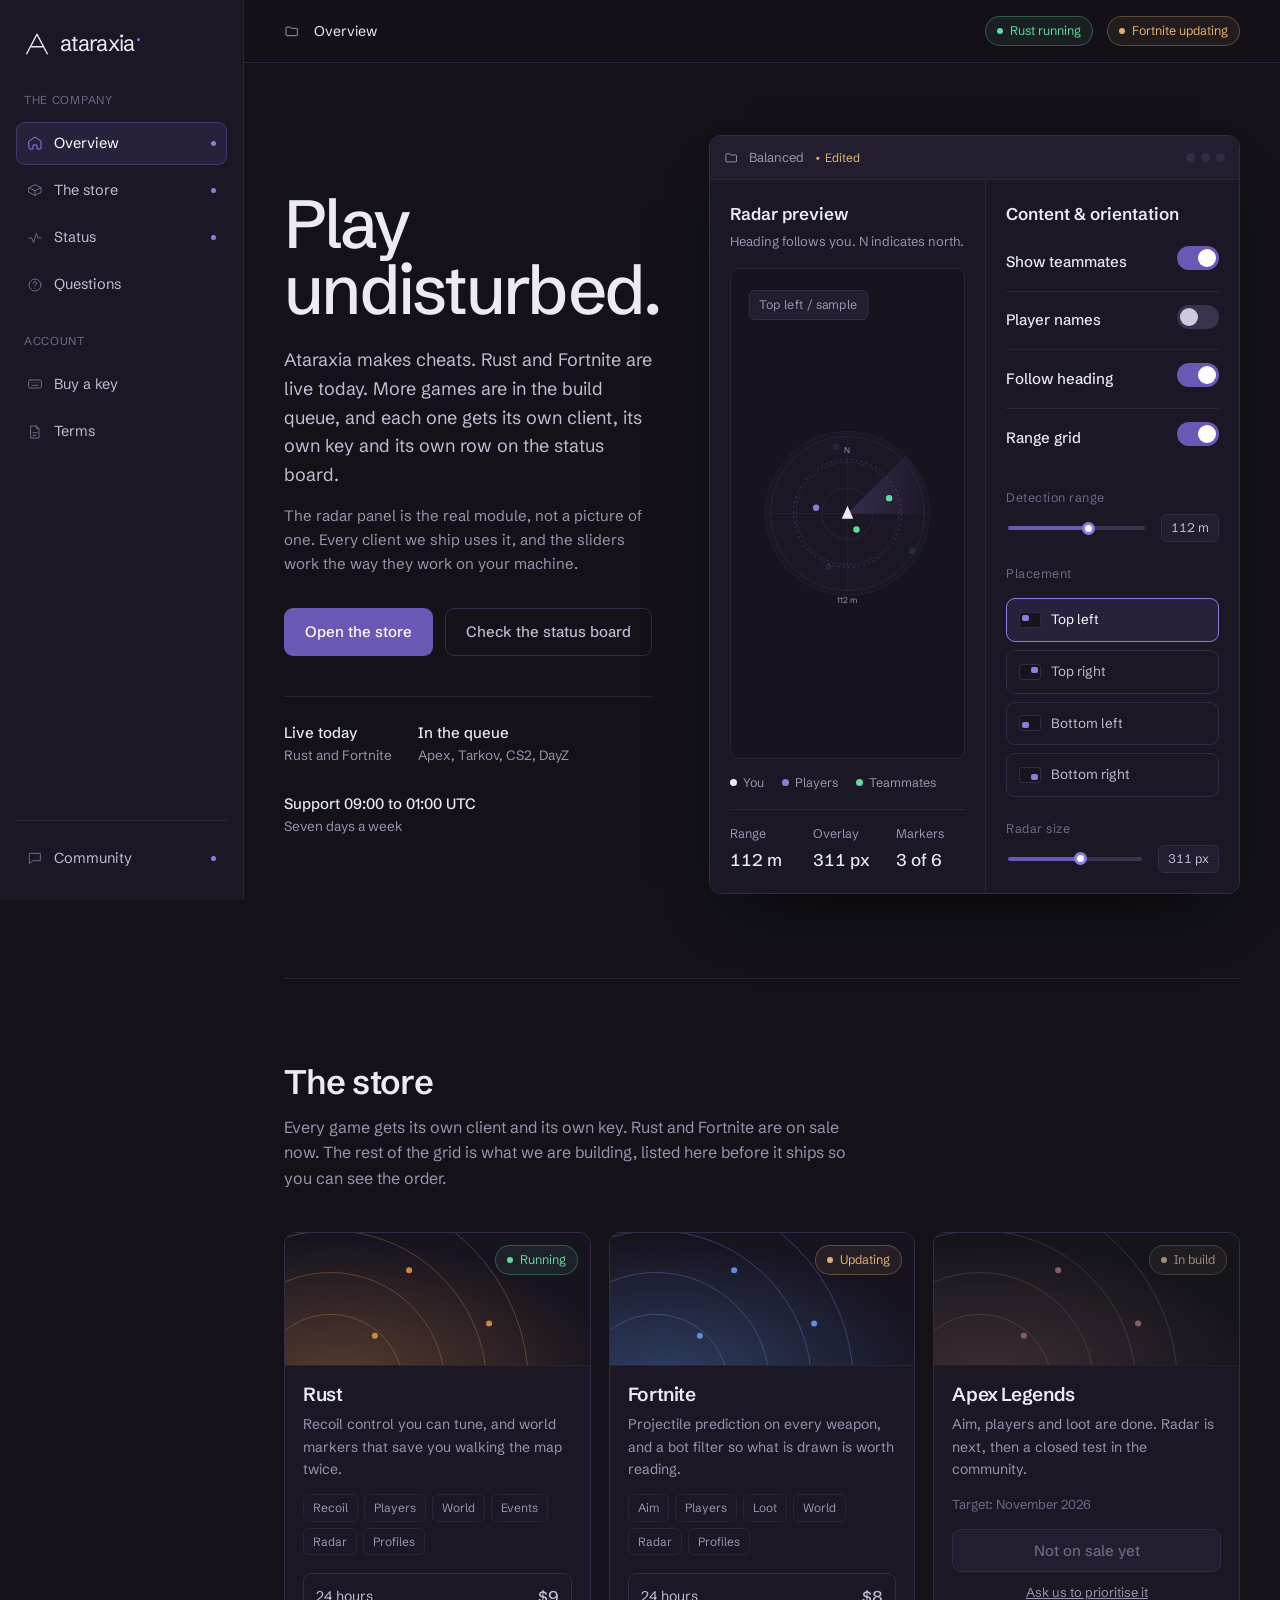
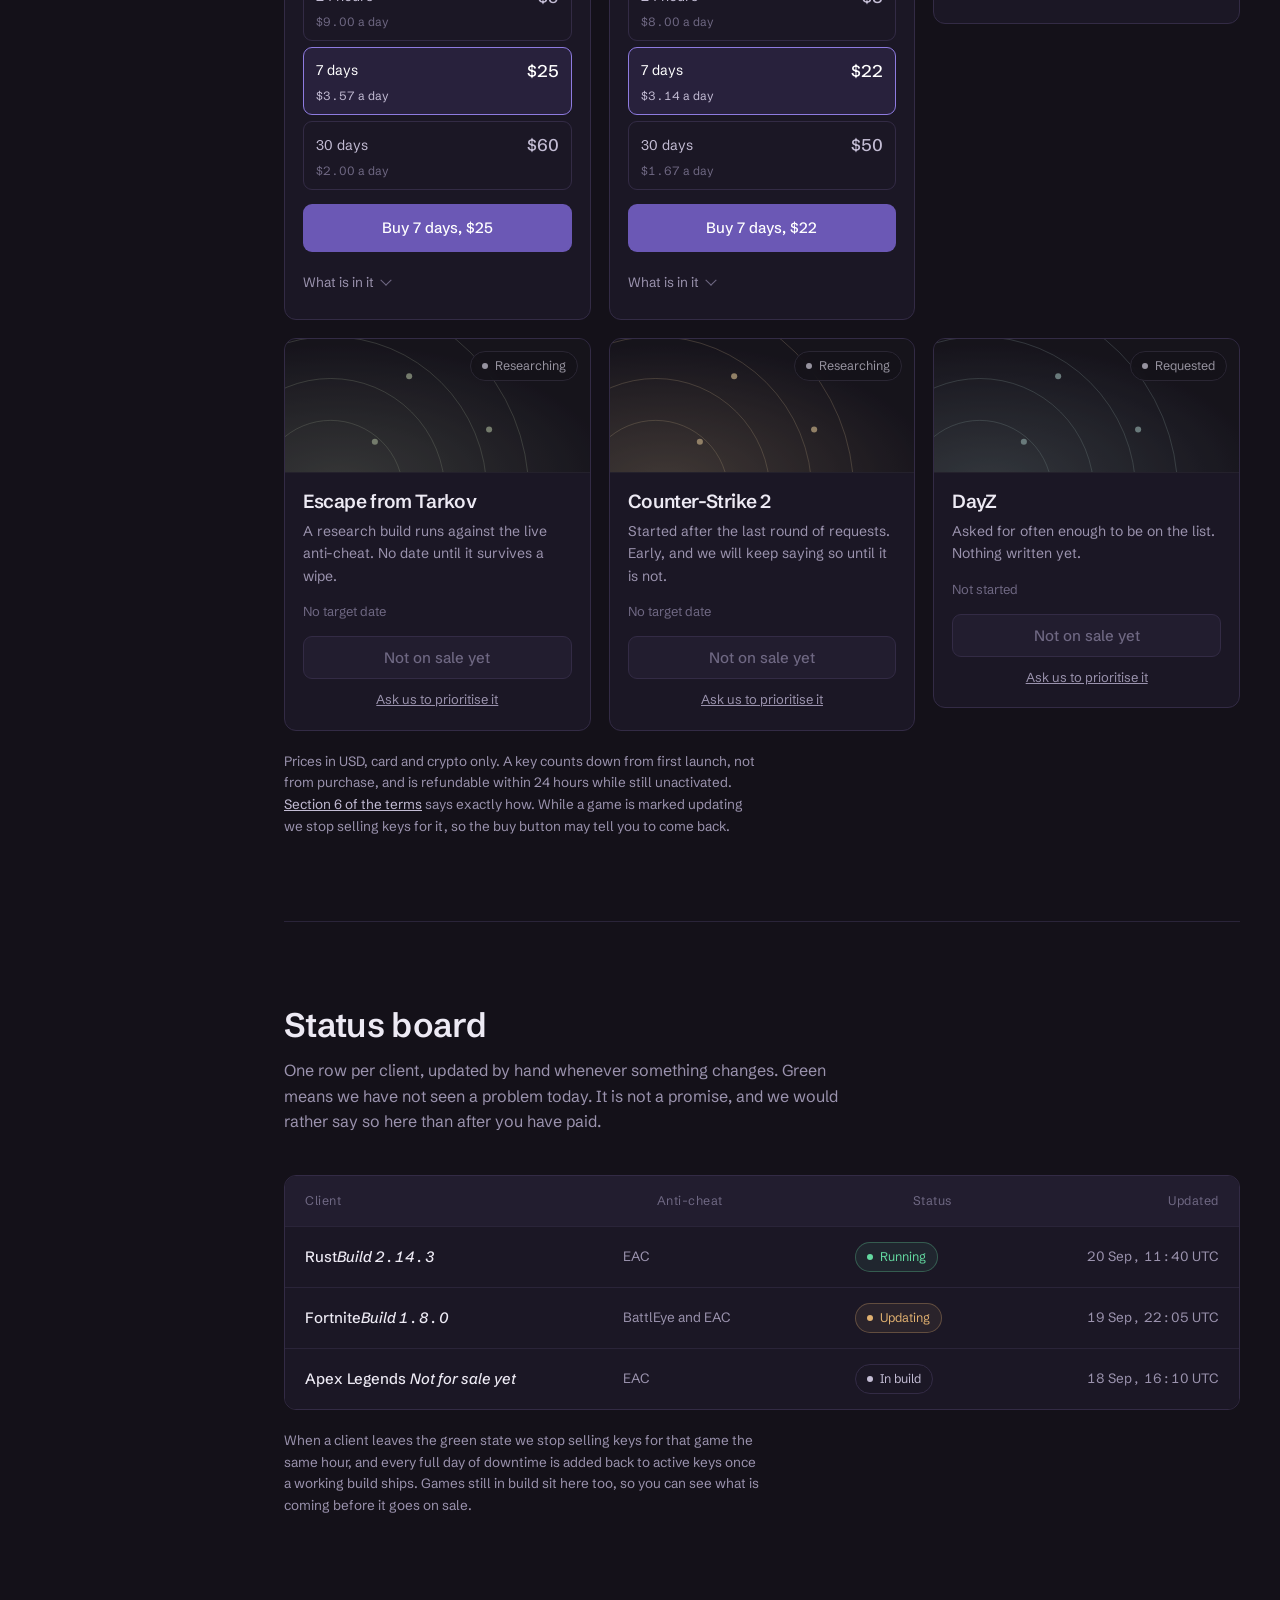
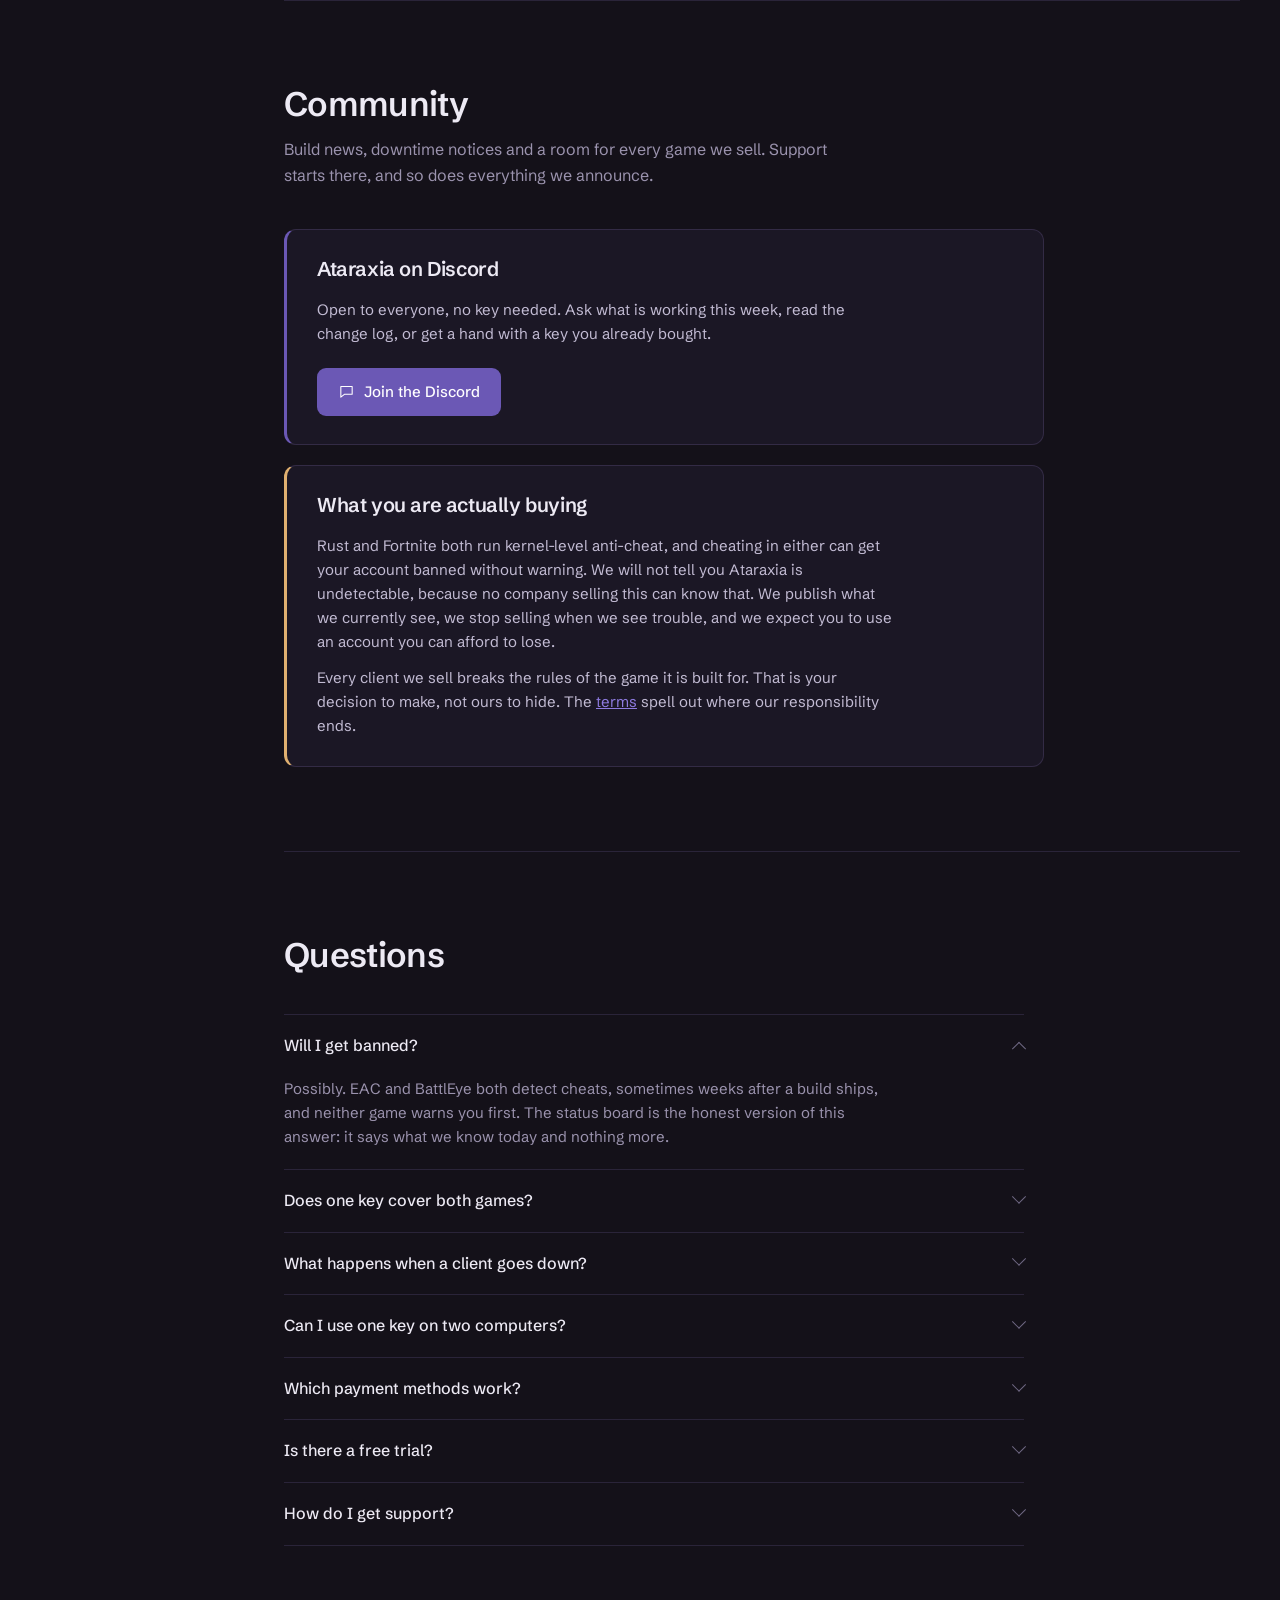
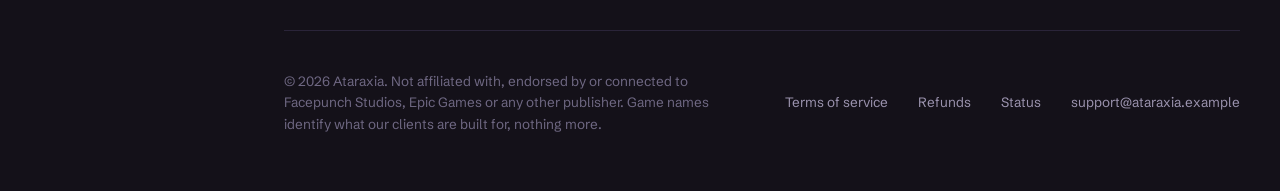
==== index.html @ 0645a91c "Point site at GitHub Pages URL" ====
<!DOCTYPE html>
<html lang="en">
<head>
<meta charset="utf-8">
<meta name="viewport" content="width=device-width, initial-scale=1">
<title>Ataraxia | cheats for Rust and Fortnite</title>
<meta name="description" content="Ataraxia makes cheats. Rust and Fortnite are live, more games are in the build queue. Separate keys, a hand-updated status board and plain terms.">
<link rel="preconnect" href="https://fonts.googleapis.com">
<link rel="preconnect" href="https://fonts.gstatic.com" crossorigin>
<link href="https://fonts.googleapis.com/css2?family=Schibsted+Grotesk:wght@400;500;600;700&display=swap" rel="stylesheet">
<link rel="canonical" href="https://lifeteen01.github.io/Ataraxia/">
<link rel="stylesheet" href="assets/styles.css">
</head>
<body>
<a class="skip" href="#main">Skip to content</a>

<svg width="0" height="0" style="position:absolute" aria-hidden="true" focusable="false">
  <defs>
    <g id="i-home"><path d="M3 9.2 12 3l9 6.2V20a1 1 0 0 1-1 1h-5v-6H9v6H4a1 1 0 0 1-1-1z"/></g>
    <g id="i-tag"><path d="M4 4h7l9 9-7 7-9-9z"/><circle cx="8.5" cy="8.5" r="1.2"/></g>
    <g id="i-activity"><path d="M3 12h4l3 7 4-14 3 7h4"/></g>
    <g id="i-help"><circle cx="12" cy="12" r="9"/><path d="M9.5 9.5a2.5 2.5 0 1 1 3.2 2.4c-.6.2-.7.8-.7 1.4"/><path d="M12 17.2v.2"/></g>
    <g id="i-file"><path d="M6 3h8l4 4v14H6z"/><path d="M14 3v4h4"/><path d="M9 13h6M9 17h4"/></g>
    <g id="i-aim"><circle cx="12" cy="12" r="6.5"/><path d="M12 2v3M12 19v3M2 12h3M19 12h3"/><circle cx="12" cy="12" r="1.6"/></g>
    <g id="i-eye"><path d="M2 12s3.6-6 10-6 10 6 10 6-3.6 6-10 6-10-6-10-6z"/><circle cx="12" cy="12" r="2.6"/></g>
    <g id="i-globe"><circle cx="12" cy="12" r="9"/><path d="M3 12h18"/><path d="M12 3c2.6 2.6 3.8 5.7 3.8 9S14.6 18.4 12 21c-2.6-2.6-3.8-5.7-3.8-9S9.4 5.6 12 3z"/></g>
    <g id="i-users"><circle cx="9" cy="9" r="3.2"/><path d="M3 20c.6-3.4 3-5.2 6-5.2S14.4 16.6 15 20"/><path d="M16 6.6A3 3 0 0 1 16 12"/><path d="M18 14.5c2 .8 3 2.6 3.2 5.5"/></g>
    <g id="i-radar"><circle cx="12" cy="12" r="8.5"/><circle cx="12" cy="12" r="5"/><circle cx="12" cy="12" r="1"/></g>
    <g id="i-folder"><path d="M3 7a1 1 0 0 1 1-1h5l2 2h8a1 1 0 0 1 1 1v9a1 1 0 0 1-1 1H4a1 1 0 0 1-1-1z"/></g>
    <g id="i-box"><path d="M3 8.5 12 4l9 4.5v7L12 20l-9-4.5z"/><path d="M3 8.5 12 13l9-4.5M12 13v7"/></g>
    <g id="i-keys"><rect x="2.5" y="6" width="19" height="12" rx="2"/><path d="M6 10h.01M10 10h.01M14 10h.01M18 10h.01M7.5 14h9"/></g>
    <g id="i-message"><path d="M4 5h16v11H9l-5 4z"/></g>
  </defs>
</svg>

<div class="shell">

  <aside class="rail">
    <a class="mark" href="index.html" aria-label="Ataraxia home">
      <svg width="26" height="26" viewBox="0 0 24 24" fill="none" stroke="currentColor" stroke-width="1.3" stroke-linecap="round" stroke-linejoin="round" aria-hidden="true">
        <path d="M2.5 21 12 3l9.5 18"/><path d="M7 14.5h10"/>
      </svg>
      <span class="wordmark">ataraxia<sup>&bull;</sup></span>
    </a>

    <button class="burger" type="button" aria-expanded="false" aria-controls="railnav" aria-label="Open menu">
      <span></span><span></span><span></span>
    </button>

    <nav class="rail-nav" id="railnav">

    <p class="rail-group">THE COMPANY</p>
    <a class="rail-link" href="#overview"><svg width="16" height="16" viewBox="0 0 24 24" fill="none" stroke="currentColor" stroke-width="1.5" stroke-linecap="round" stroke-linejoin="round"><use href="#i-home"/></svg>Overview<span class="dot"></span></a>
    <a class="rail-link" href="#store"><svg width="16" height="16" viewBox="0 0 24 24" fill="none" stroke="currentColor" stroke-width="1.5" stroke-linecap="round" stroke-linejoin="round"><use href="#i-box"/></svg>The store<span class="dot"></span></a>
    <a class="rail-link" href="#status"><svg width="16" height="16" viewBox="0 0 24 24" fill="none" stroke="currentColor" stroke-width="1.5" stroke-linecap="round" stroke-linejoin="round"><use href="#i-activity"/></svg>Status<span class="dot"></span></a>
    <a class="rail-link" href="#questions"><svg width="16" height="16" viewBox="0 0 24 24" fill="none" stroke="currentColor" stroke-width="1.5" stroke-linecap="round" stroke-linejoin="round"><use href="#i-help"/></svg>Questions<span class="dot"></span></a>

    <p class="rail-group" style="margin-top:22px">ACCOUNT</p>
    <a class="rail-link" href="#store"><svg width="16" height="16" viewBox="0 0 24 24" fill="none" stroke="currentColor" stroke-width="1.5" stroke-linecap="round" stroke-linejoin="round"><use href="#i-keys"/></svg>Buy a key<span class="dot"></span></a>
    <a class="rail-link" href="tos.html"><svg width="16" height="16" viewBox="0 0 24 24" fill="none" stroke="currentColor" stroke-width="1.5" stroke-linecap="round" stroke-linejoin="round"><use href="#i-file"/></svg>Terms<span class="dot"></span></a>

    <div class="rail-foot">
      <a class="rail-link" href="#community"><svg width="16" height="16" viewBox="0 0 24 24" fill="none" stroke="currentColor" stroke-width="1.5" stroke-linecap="round" stroke-linejoin="round"><use href="#i-message"/></svg>Community<span class="dot"></span></a>
    </div>
    </nav>
  </aside>

  <main id="main">
    <div class="topbar">
      <svg width="16" height="16" viewBox="0 0 24 24" fill="none" stroke="currentColor" stroke-width="1.5" stroke-linecap="round" stroke-linejoin="round"><use href="#i-folder"/></svg>
      <span class="crumb">Overview</span>
      <span class="spacer"></span>
      <a class="chip ok" href="#status" style="text-decoration:none"><i></i>Rust running</a>
      <a class="chip work" href="#status" style="text-decoration:none"><i></i>Fortnite updating</a>
    </div>

    <div class="wrap">

      <!-- HERO -->
      <section class="hero" id="overview">
        <div class="hero-grid">
          <div>
            <h1>Play undisturbed.</h1>
            <p class="lede">Ataraxia makes cheats. Rust and Fortnite are live today. More games are in the build queue, and each one gets its own client, its own key and its own row on the status board.</p>
            <p class="sub">The radar panel is the real module, not a picture of one. Every client we ship uses it, and the sliders work the way they work on your machine.</p>
            <div class="actions">
              <a class="btn btn-primary" href="#store">Open the store</a>
              <a class="btn btn-ghost" href="#status">Check the status board</a>
            </div>
            <div class="hero-meta">
              <div><b>Live today</b>Rust and Fortnite</div>
              <div><b>In the queue</b>Apex, Tarkov, CS2, DayZ</div>
              <div><b>Support 09:00 to 01:00 UTC</b>Seven days a week</div>
            </div>
          </div>

          <!-- live panel -->
          <div class="panel" id="demo">
            <div class="panel-bar">
              <svg width="15" height="15" viewBox="0 0 24 24" fill="none" stroke="currentColor" stroke-width="1.5" stroke-linecap="round" stroke-linejoin="round"><use href="#i-folder"/></svg>
              <span>Balanced</span>
              <span class="edited">&bull; Edited</span>
              <span class="lights"><i></i><i></i><i></i></span>
            </div>

            <div class="panel-body">
              <div class="panel-col">
                <p class="panel-title">Radar preview</p>
                <p class="panel-note">Heading follows you. N indicates north.</p>

                <div class="radar-stage">
                  <svg viewBox="0 0 320 320" role="img" aria-label="Radar preview showing your position at the centre and six nearby markers">
                    <defs>
                      <linearGradient id="sweepFade" x1="0" y1="0" x2="1" y2="0">
                        <stop offset="0%" stop-color="#8e7be0" stop-opacity="0.22"/>
                        <stop offset="100%" stop-color="#8e7be0" stop-opacity="0"/>
                      </linearGradient>
                    </defs>

                    <circle cx="160" cy="160" r="128" fill="#1b1725" stroke="#2a2439"/>
                    <g class="sweep"><path d="M160 160 L288 160 A128 128 0 0 0 250 70 Z" fill="url(#sweepFade)"/></g>

                    <g stroke="#332b45" fill="none">
                      <circle cx="160" cy="160" r="40"/>
                      <circle cx="160" cy="160" r="80"/>
                      <circle cx="160" cy="160" r="120"/>
                      <path d="M160 40V280M40 160h240" stroke-opacity="0.55"/>
                    </g>

                    <circle id="rangeRing" cx="160" cy="160" r="84" fill="none" stroke="#8e7be0" stroke-opacity="0.5" stroke-dasharray="3 5"/>

                    <text x="160" y="66" fill="#9b93ae" font-size="13" text-anchor="middle" font-family="Schibsted Grotesk, sans-serif">N</text>

                    <g class="markers">
                      <g class="marker" data-dist="38" data-team="1"><circle cx="174" cy="185" r="5" fill="#63d9a0"/><text class="mlabel" x="183" y="189" text-anchor="start" fill="#63d9a0" font-size="12.5" font-family="Schibsted Grotesk, sans-serif">kiro</text></g>
                      <g class="marker" data-dist="66" data-team="0"><circle cx="111" cy="151" r="5" fill="#8e7be0"/><text class="mlabel" x="120" y="155" text-anchor="start" fill="#8e7be0" font-size="12.5" font-family="Schibsted Grotesk, sans-serif">vessel</text></g>
                      <g class="marker" data-dist="92" data-team="1"><circle cx="225" cy="136" r="5" fill="#63d9a0"/><text class="mlabel" x="234" y="140" text-anchor="start" fill="#63d9a0" font-size="12.5" font-family="Schibsted Grotesk, sans-serif">lark</text></g>
                      <g class="marker" data-dist="118" data-team="0"><circle cx="130" cy="243" r="5" fill="#8e7be0"/><text class="mlabel" x="139" y="247" text-anchor="start" fill="#8e7be0" font-size="12.5" font-family="Schibsted Grotesk, sans-serif">nine</text></g>
                      <g class="marker" data-dist="141" data-team="0"><circle cx="142" cy="56" r="5" fill="#8e7be0"/><text class="mlabel" x="151" y="60" text-anchor="start" fill="#8e7be0" font-size="12.5" font-family="Schibsted Grotesk, sans-serif">dusk</text></g>
                      <g class="marker" data-dist="155" data-team="1"><circle cx="261" cy="218" r="5" fill="#63d9a0"/><text class="mlabel" x="252" y="222" text-anchor="end" fill="#63d9a0" font-size="12.5" font-family="Schibsted Grotesk, sans-serif">orbit</text></g>
                    </g>

                    <path d="M160 148 L169 168 H151 Z" fill="#edeaf4"/>
                    <text id="ringLabel" x="160" y="300" fill="#9b93ae" font-size="13" text-anchor="middle" font-family="Schibsted Grotesk, sans-serif">112 m</text>
                  </svg>
                  <span class="overlay-chip tl" id="overlayChip">Top left / sample</span>
                </div>

                <div class="legend">
                  <span><i style="background:#edeaf4"></i>You</span>
                  <span><i style="background:#8e7be0"></i>Players</span>
                  <span><i style="background:#63d9a0"></i>Teammates</span>
                </div>

                <div class="readout">
                  <div>Range<b class="tnum"><span id="outRange">112</span> m</b></div>
                  <div>Overlay<b class="tnum"><span id="outSize">311</span> px</b></div>
                  <div>Markers<b class="tnum"><span id="outVisible">3</span> of 6</b></div>
                </div>
              </div>

              <div class="panel-col">
                <p class="panel-title">Content &amp; orientation</p>
                <div class="rows" style="margin-top:6px">
                  <div class="row"><div class="row-text"><strong>Show teammates</strong></div>
                    <div class="row-ctl"><label class="toggle"><input type="checkbox" data-team checked aria-label="Show teammates"><span class="track"></span></label></div></div>
                  <div class="row"><div class="row-text"><strong>Player names</strong></div>
                    <div class="row-ctl"><label class="toggle"><input type="checkbox" data-names aria-label="Player names"><span class="track"></span></label></div></div>
                  <div class="row"><div class="row-text"><strong>Follow heading</strong></div>
                    <div class="row-ctl"><label class="toggle"><input type="checkbox" checked aria-label="Follow heading"><span class="track"></span></label></div></div>
                  <div class="row"><div class="row-text"><strong>Range grid</strong></div>
                    <div class="row-ctl"><label class="toggle"><input type="checkbox" data-grid checked aria-label="Range grid"><span class="track"></span></label></div></div>
                </div>

                <p class="sub-head">Detection range</p>
                <div style="display:flex;align-items:center;gap:14px">
                  <input class="slider" id="range" type="range" min="40" max="160" value="112" aria-label="Detection range in metres">
                  <span class="value tnum" id="rangeVal">112 m</span>
                </div>

                <p class="sub-head">Placement</p>
                <div class="placement">
                  <button class="place" data-pos="tl" aria-pressed="true"><span class="glyph"></span>Top left</button>
                  <button class="place" data-pos="tr" aria-pressed="false"><span class="glyph"></span>Top right</button>
                  <button class="place" data-pos="bl" aria-pressed="false"><span class="glyph"></span>Bottom left</button>
                  <button class="place" data-pos="br" aria-pressed="false"><span class="glyph"></span>Bottom right</button>
                </div>

                <p class="sub-head">Radar size</p>
                <div style="display:flex;align-items:center;gap:14px">
                  <input class="slider" id="size" type="range" min="180" max="420" value="311" aria-label="Radar overlay size in pixels">
                  <span class="value tnum" id="sizeVal">311 px</span>
                </div>
              </div>
            </div>
          </div>
        </div>
      </section>

      <!-- STORE -->
      <section class="section" id="store">
        <div class="section-head">
          <h2>The store</h2>
          <p>Every game gets its own client and its own key. Rust and Fortnite are on sale now. The rest of the grid is what we are building, listed here before it ships so you can see the order.</p>
        </div>

        <div class="store-grid">

          <article class="card">
            <div class="card-art" style="--tint:#c9884b">
              <svg viewBox="0 0 400 200" aria-hidden="true" preserveAspectRatio="xMidYMid slice">
                <defs><radialGradient id="glow-rust" cx="18%" cy="100%" r="90%"><stop offset="0%" stop-color="currentColor" stop-opacity="0.34"/><stop offset="100%" stop-color="currentColor" stop-opacity="0"/></radialGradient></defs>
                <rect width="400" height="200" fill="url(#glow-rust)"/>
                <g fill="none" stroke="currentColor" stroke-opacity="0.45">
                  <circle cx="60" cy="215" r="95"/><circle cx="60" cy="215" r="150"/><circle cx="60" cy="215" r="205"/><circle cx="60" cy="215" r="260"/>
                </g>
                <g fill="currentColor">
                  <circle cx="163" cy="62" r="4"/><circle cx="268" cy="132" r="4"/><circle cx="118" cy="148" r="4"/>
                </g>
              </svg>
              <span class="chip ok"><i></i>Running</span>
            </div>

            <div class="card-body">
              <h3>Rust</h3>
              <p class="card-line">Recoil control you can tune, and world markers that save you walking the map twice.</p>
              <ul class="tags"><li>Recoil</li><li>Players</li><li>World</li><li>Events</li><li>Radar</li><li>Profiles</li></ul>

              <div class="variants" role="group" aria-label="Choose a licence length for Rust">
                <button class="variant" data-price="$9" data-label="24 hours" aria-pressed="false"><span class="v-name">24 hours</span><span class="v-price tnum">$9</span><span class="v-per tnum">$9.00 a day</span></button>
                <button class="variant" data-price="$25" data-label="7 days" aria-pressed="true"><span class="v-name">7 days</span><span class="v-price tnum">$25</span><span class="v-per tnum">$3.57 a day</span></button>
                <button class="variant" data-price="$60" data-label="30 days" aria-pressed="false"><span class="v-name">30 days</span><span class="v-price tnum">$60</span><span class="v-per tnum">$2.00 a day</span></button>
              </div>

              <a class="btn btn-primary btn-block buy" href="#community">Buy 7 days, $25</a>
              <details class="card-more">
                <summary>What is in it</summary>
                <dl class="module-list">
                  <div><dt>Recoil and aim</dt><dd>Per-weapon curves, compensation strength, smoothing and a field-of-view limit.</dd></div>
                  <div><dt>Players</dt><dd>Boxes, skeletons, health, held weapon and distance, with filters for sleepers, scientists and animals.</dd></div>
                  <div><dt>World</dt><dd>Nodes, hemp, barrels, dropped items, stashes and traps, each with its own distance cutoff.</dd></div>
                  <div><dt>Events</dt><dd>Airdrop, patrol helicopter, Bradley and cargo, with timers.</dd></div>
                  <div><dt>Radar</dt><dd>The overlay from the top of this page: range, heading, placement, size.</dd></div>
                  <div><dt>Profiles</dt><dd>One set of settings for roaming, one for raids, one for farming.</dd></div>
                </dl>
              </details>
            </div>
          </article>

          <article class="card">
            <div class="card-art" style="--tint:#5b8fe0">
              <svg viewBox="0 0 400 200" aria-hidden="true" preserveAspectRatio="xMidYMid slice">
                <defs><radialGradient id="glow-fortnite" cx="18%" cy="100%" r="90%"><stop offset="0%" stop-color="currentColor" stop-opacity="0.34"/><stop offset="100%" stop-color="currentColor" stop-opacity="0"/></radialGradient></defs>
                <rect width="400" height="200" fill="url(#glow-fortnite)"/>
                <g fill="none" stroke="currentColor" stroke-opacity="0.45">
                  <circle cx="60" cy="215" r="95"/><circle cx="60" cy="215" r="150"/><circle cx="60" cy="215" r="205"/><circle cx="60" cy="215" r="260"/>
                </g>
                <g fill="currentColor">
                  <circle cx="163" cy="62" r="4"/><circle cx="268" cy="132" r="4"/><circle cx="118" cy="148" r="4"/>
                </g>
              </svg>
              <span class="chip work"><i></i>Updating</span>
            </div>

            <div class="card-body">
              <h3>Fortnite</h3>
              <p class="card-line">Projectile prediction on every weapon, and a bot filter so what is drawn is worth reading.</p>
              <ul class="tags"><li>Aim</li><li>Players</li><li>Loot</li><li>World</li><li>Radar</li><li>Profiles</li></ul>

              <div class="variants" role="group" aria-label="Choose a licence length for Fortnite">
                <button class="variant" data-price="$8" data-label="24 hours" aria-pressed="false"><span class="v-name">24 hours</span><span class="v-price tnum">$8</span><span class="v-per tnum">$8.00 a day</span></button>
                <button class="variant" data-price="$22" data-label="7 days" aria-pressed="true"><span class="v-name">7 days</span><span class="v-price tnum">$22</span><span class="v-per tnum">$3.14 a day</span></button>
                <button class="variant" data-price="$50" data-label="30 days" aria-pressed="false"><span class="v-name">30 days</span><span class="v-price tnum">$50</span><span class="v-per tnum">$1.67 a day</span></button>
              </div>

              <a class="btn btn-primary btn-block buy" href="#community">Buy 7 days, $22</a>
              <details class="card-more">
                <summary>What is in it</summary>
                <dl class="module-list">
                  <div><dt>Aim assistance</dt><dd>Bone priority, smoothing, a field-of-view limit and prediction for drop and travel time.</dd></div>
                  <div><dt>Players</dt><dd>Boxes, skeletons, health and shield, held item and distance. Bots hidden or coloured separately.</dd></div>
                  <div><dt>Loot</dt><dd>Chests, ammo boxes, supply drops, llamas and floor loot, filtered by rarity.</dd></div>
                  <div><dt>World</dt><dd>Vehicles, rifts, zone timers and the next circle centre.</dd></div>
                  <div><dt>Radar</dt><dd>The same overlay as the Rust client.</dd></div>
                  <div><dt>Profiles</dt><dd>Separate settings for solos, squads and ranked.</dd></div>
                </dl>
              </details>
            </div>
          </article>

          <article class="card soon">
            <div class="card-art" style="--tint:#d8687a">
              <svg viewBox="0 0 400 200" aria-hidden="true" preserveAspectRatio="xMidYMid slice">
                <defs><radialGradient id="glow-apex" cx="18%" cy="100%" r="90%"><stop offset="0%" stop-color="currentColor" stop-opacity="0.34"/><stop offset="100%" stop-color="currentColor" stop-opacity="0"/></radialGradient></defs>
                <rect width="400" height="200" fill="url(#glow-apex)"/>
                <g fill="none" stroke="currentColor" stroke-opacity="0.45">
                  <circle cx="60" cy="215" r="95"/><circle cx="60" cy="215" r="150"/><circle cx="60" cy="215" r="205"/><circle cx="60" cy="215" r="260"/>
                </g>
                <g fill="currentColor">
                  <circle cx="163" cy="62" r="4"/><circle cx="268" cy="132" r="4"/><circle cx="118" cy="148" r="4"/>
                </g>
              </svg>
              <span class="chip work"><i></i>In build</span>
            </div>

            <div class="card-body">
              <h3>Apex Legends</h3>
              <p class="card-line">Aim, players and loot are done. Radar is next, then a closed test in the community.</p>
              <p class="card-state">Target: November 2026</p>
              <button class="btn btn-block" disabled>Not on sale yet</button>
              <a class="card-link" href="#community">Ask us to prioritise it</a>
            </div>
          </article>

          <article class="card soon">
            <div class="card-art" style="--tint:#8aa36b">
              <svg viewBox="0 0 400 200" aria-hidden="true" preserveAspectRatio="xMidYMid slice">
                <defs><radialGradient id="glow-tarkov" cx="18%" cy="100%" r="90%"><stop offset="0%" stop-color="currentColor" stop-opacity="0.34"/><stop offset="100%" stop-color="currentColor" stop-opacity="0"/></radialGradient></defs>
                <rect width="400" height="200" fill="url(#glow-tarkov)"/>
                <g fill="none" stroke="currentColor" stroke-opacity="0.45">
                  <circle cx="60" cy="215" r="95"/><circle cx="60" cy="215" r="150"/><circle cx="60" cy="215" r="205"/><circle cx="60" cy="215" r="260"/>
                </g>
                <g fill="currentColor">
                  <circle cx="163" cy="62" r="4"/><circle cx="268" cy="132" r="4"/><circle cx="118" cy="148" r="4"/>
                </g>
              </svg>
              <span class="chip "><i></i>Researching</span>
            </div>

            <div class="card-body">
              <h3>Escape from Tarkov</h3>
              <p class="card-line">A research build runs against the live anti-cheat. No date until it survives a wipe.</p>
              <p class="card-state">No target date</p>
              <button class="btn btn-block" disabled>Not on sale yet</button>
              <a class="card-link" href="#community">Ask us to prioritise it</a>
            </div>
          </article>

          <article class="card soon">
            <div class="card-art" style="--tint:#d3a24a">
              <svg viewBox="0 0 400 200" aria-hidden="true" preserveAspectRatio="xMidYMid slice">
                <defs><radialGradient id="glow-cs2" cx="18%" cy="100%" r="90%"><stop offset="0%" stop-color="currentColor" stop-opacity="0.34"/><stop offset="100%" stop-color="currentColor" stop-opacity="0"/></radialGradient></defs>
                <rect width="400" height="200" fill="url(#glow-cs2)"/>
                <g fill="none" stroke="currentColor" stroke-opacity="0.45">
                  <circle cx="60" cy="215" r="95"/><circle cx="60" cy="215" r="150"/><circle cx="60" cy="215" r="205"/><circle cx="60" cy="215" r="260"/>
                </g>
                <g fill="currentColor">
                  <circle cx="163" cy="62" r="4"/><circle cx="268" cy="132" r="4"/><circle cx="118" cy="148" r="4"/>
                </g>
              </svg>
              <span class="chip "><i></i>Researching</span>
            </div>

            <div class="card-body">
              <h3>Counter-Strike 2</h3>
              <p class="card-line">Started after the last round of requests. Early, and we will keep saying so until it is not.</p>
              <p class="card-state">No target date</p>
              <button class="btn btn-block" disabled>Not on sale yet</button>
              <a class="card-link" href="#community">Ask us to prioritise it</a>
            </div>
          </article>

          <article class="card soon">
            <div class="card-art" style="--tint:#6fa39a">
              <svg viewBox="0 0 400 200" aria-hidden="true" preserveAspectRatio="xMidYMid slice">
                <defs><radialGradient id="glow-dayz" cx="18%" cy="100%" r="90%"><stop offset="0%" stop-color="currentColor" stop-opacity="0.34"/><stop offset="100%" stop-color="currentColor" stop-opacity="0"/></radialGradient></defs>
                <rect width="400" height="200" fill="url(#glow-dayz)"/>
                <g fill="none" stroke="currentColor" stroke-opacity="0.45">
                  <circle cx="60" cy="215" r="95"/><circle cx="60" cy="215" r="150"/><circle cx="60" cy="215" r="205"/><circle cx="60" cy="215" r="260"/>
                </g>
                <g fill="currentColor">
                  <circle cx="163" cy="62" r="4"/><circle cx="268" cy="132" r="4"/><circle cx="118" cy="148" r="4"/>
                </g>
              </svg>
              <span class="chip "><i></i>Requested</span>
            </div>

            <div class="card-body">
              <h3>DayZ</h3>
              <p class="card-line">Asked for often enough to be on the list. Nothing written yet.</p>
              <p class="card-state">Not started</p>
              <button class="btn btn-block" disabled>Not on sale yet</button>
              <a class="card-link" href="#community">Ask us to prioritise it</a>
            </div>
          </article>

        </div>

        <p class="plan-note">Prices in USD, card and crypto only. A key counts down from first launch, not from purchase, and is refundable within 24 hours while still unactivated. <a href="tos.html#refunds">Section 6 of the terms</a> says exactly how. While a game is marked updating we stop selling keys for it, so the buy button may tell you to come back.</p>
      </section>

      <!-- STATUS -->
      <section class="section" id="status">
        <div class="section-head">
          <h2>Status board</h2>
          <p>One row per client, updated by hand whenever something changes. Green means we have not seen a problem today. It is not a promise, and we would rather say so here than after you have paid.</p>
        </div>

        <div class="board">
          <div class="board-row head"><span>Client</span><span>Anti-cheat</span><span>Status</span><span>Updated</span></div>
          <div class="board-row">
            <span class="title">Rust<em class="tnum">Build 2.14.3</em></span>
            <span class="meta">EAC</span>
            <span><span class="chip ok"><i></i>Running</span></span>
            <span class="meta tnum">20 Sep, 11:40 UTC</span>
          </div>
          <div class="board-row">
            <span class="title">Fortnite<em class="tnum">Build 1.8.0</em></span>
            <span class="meta">BattlEye and EAC</span>
            <span><span class="chip work"><i></i>Updating</span></span>
            <span class="meta tnum">19 Sep, 22:05 UTC</span>
          </div>
          <div class="board-row">
            <span class="title">Apex Legends <em>Not for sale yet</em></span>
            <span class="meta">EAC</span>
            <span><span class="chip"><i></i>In build</span></span>
            <span class="meta tnum">18 Sep, 16:10 UTC</span>
          </div>
        </div>

        <p class="plan-note">When a client leaves the green state we stop selling keys for that game the same hour, and every full day of downtime is added back to active keys once a working build ships. Games still in build sit here too, so you can see what is coming before it goes on sale.</p>
      </section>

      <!-- COMMUNITY -->
      <section class="section" id="community">
        <div class="section-head">
          <h2>Community</h2>
          <p>Build news, downtime notices and a room for every game we sell. Support starts there, and so does everything we announce.</p>
        </div>

        <div class="note">
          <h3>Ataraxia on Discord</h3>
          <p>Open to everyone, no key needed. Ask what is working this week, read the change log, or get a hand with a key you already bought.</p>
          <div class="actions" style="margin-top:4px">
            <a class="btn btn-primary" href="https://discord.gg/ataraxia">
              <svg width="17" height="17" viewBox="0 0 24 24" fill="none" stroke="currentColor" stroke-width="1.5" stroke-linecap="round" stroke-linejoin="round" aria-hidden="true"><use href="#i-message"/></svg>
              Join the Discord
            </a>
          </div>
        </div>

        <div class="note warn" style="margin-top:20px">
          <h3>What you are actually buying</h3>
          <p>Rust and Fortnite both run kernel-level anti-cheat, and cheating in either can get your account banned without warning. We will not tell you Ataraxia is undetectable, because no company selling this can know that. We publish what we currently see, we stop selling when we see trouble, and we expect you to use an account you can afford to lose.</p>
          <p>Every client we sell breaks the rules of the game it is built for. That is your decision to make, not ours to hide. The <a href="tos.html">terms</a> spell out where our responsibility ends.</p>
        </div>
      </section>

      <!-- FAQ -->
      <section class="section" id="questions">
        <div class="section-head">
          <h2>Questions</h2>
        </div>

        <div class="faq">
          <details open>
            <summary>Will I get banned?</summary>
            <p class="answer">Possibly. EAC and BattlEye both detect cheats, sometimes weeks after a build ships, and neither game warns you first. The status board is the honest version of this answer: it says what we know today and nothing more.</p>
          </details>
          <details>
            <summary>Does one key cover both games?</summary>
            <p class="answer">No. Each game is a separate client with its own builds, so it needs its own key. Two games is two purchases and two keys, and that will stay true of everything we add later.</p>
          </details>
          <details>
            <summary>What happens when a client goes down?</summary>
            <p class="answer">Sales for that game stop within the hour, its row on the status board changes state, and every day of downtime is credited back to active keys when the next working build ships. Other clients keep running unless their own rows say otherwise.</p>
          </details>
          <details>
            <summary>Can I use one key on two computers?</summary>
            <p class="answer">No. A key locks to one machine the first time it launches. Seven-day keys include one reset and 30-day keys are unlimited. Ask in the support channel and the lock gets cleared.</p>
          </details>
          <details>
            <summary>Which payment methods work?</summary>
            <p class="answer">Card and crypto, through our checkout provider. Card details never reach us. PayPal is not supported and never will be.</p>
          </details>
          <details>
            <summary>Is there a free trial?</summary>
            <p class="answer">No. The 24-hour key exists for that reason.</p>
          </details>
          <details>
            <summary>How do I get support?</summary>
            <p class="answer">Start in the community room for your game, where most answers already exist. Key, payment and billing problems go to <a href="mailto:support@ataraxia.example">support@ataraxia.example</a>, answered between 09:00 and 01:00 UTC.</p>
          </details>
        </div>
      </section>

      <footer class="foot">
        <span class="grow">&copy; 2026 Ataraxia. Not affiliated with, endorsed by or connected to Facepunch Studios, Epic Games or any other publisher. Game names identify what our clients are built for, nothing more.</span>
        <a href="tos.html">Terms of service</a>
        <a href="tos.html#refunds">Refunds</a>
        <a href="#status">Status</a>
        <a href="mailto:support@ataraxia.example">support@ataraxia.example</a>
      </footer>

    </div>
  </main>
</div>

<dialog class="modal" id="checkout" aria-label="Checkout">
  <div class="modal-card">
    <div class="panel-bar">
      <svg width="15" height="15" viewBox="0 0 24 24" fill="none" stroke="currentColor" stroke-width="1.5" stroke-linecap="round" stroke-linejoin="round"><use href="#i-keys"/></svg>
      <span>Checkout</span>
      <span class="lights"><i></i><i></i><i></i></span>
    </div>

    <div class="modal-body">
      <dl class="summary">
        <div><dt>Game</dt><dd id="coGame">Rust</dd></div>
        <div><dt>Length</dt><dd id="coLength">7 days</dd></div>
        <div><dt>Total</dt><dd id="coTotal" class="tnum">$25</dd></div>
      </dl>

      <p class="modal-note">this is just an example site bro chill out aint no stripe here</p>

      <button class="btn btn-primary btn-block" id="coClose" type="button">Fair enough</button>
    </div>
  </div>
</dialog>

<script src="assets/app.js"></script>
</body>
</html>
---- assets/styles.css ----
/* Ataraxia - site styles */

:root {
  --void: #141119;
  --chrome: #1b1725;
  --panel: #221d2f;
  --panel-lift: #272136;
  --well: #17131f;
  --line: #332b45;
  --line-soft: #2a2439;
  --ink: #edeaf4;
  --ink-dim: #c3bcd4;
  --muted: #9b93ae;
  --faint: #6f6883;
  --violet: #6b58b5;
  --violet-bright: #8e7be0;
  --violet-wash: rgba(107, 88, 181, 0.16);
  --mint: #63d9a0;
  --amber: #e0b070;
  --rose: #e07a8c;

  --rail-w: 244px;
  --r-lg: 12px;
  --r-md: 9px;
  --r-sm: 6px;

  --ease: cubic-bezier(0.2, 0.7, 0.3, 1);
}

* { box-sizing: border-box; }

html { scroll-behavior: smooth; scroll-padding-top: 88px; }

body {
  margin: 0;
  background: var(--void);
  color: var(--ink);
  font-family: "Schibsted Grotesk", ui-sans-serif, system-ui, sans-serif;
  font-size: 16px;
  line-height: 1.6;
  -webkit-font-smoothing: antialiased;
}

h1, h2, h3, h4 { margin: 0; font-weight: 600; letter-spacing: -0.02em; line-height: 1.12; }
p { margin: 0; }
a { color: inherit; }

img, svg { display: block; max-width: 100%; }

:focus-visible {
  outline: 2px solid var(--violet-bright);
  outline-offset: 3px;
  border-radius: 3px;
}

.skip {
  position: absolute;
  left: 12px;
  top: -60px;
  z-index: 100;
  padding: 10px 14px;
  background: var(--panel);
  border: 1px solid var(--line);
  border-radius: var(--r-md);
  text-decoration: none;
  transition: top 0.15s var(--ease);
}
.skip:focus { top: 12px; }

.tnum { font-variant-numeric: tabular-nums; }

/* ---------- shell + rail ---------- */

.shell { display: flex; min-height: 100vh; }

.rail {
  position: fixed;
  inset: 0 auto 0 0;
  width: var(--rail-w);
  display: flex;
  flex-direction: column;
  gap: 4px;
  padding: 26px 16px 20px;
  background: var(--chrome);
  border-right: 1px solid var(--line-soft);
  z-index: 40;
}

.rail-nav { display: contents; }

.burger {
  display: none;
  flex-direction: column;
  justify-content: center;
  gap: 5px;
  width: 40px;
  height: 36px;
  margin-left: auto;
  padding: 0 9px;
  background: transparent;
  border: 1px solid var(--line);
  border-radius: var(--r-md);
  cursor: pointer;
}
.burger span {
  display: block;
  height: 1.6px;
  border-radius: 2px;
  background: var(--ink-dim);
  transition: transform 0.18s var(--ease), opacity 0.14s var(--ease);
}
.burger[aria-expanded="true"] span:nth-child(1) { transform: translateY(6.6px) rotate(45deg); }
.burger[aria-expanded="true"] span:nth-child(2) { opacity: 0; }
.burger[aria-expanded="true"] span:nth-child(3) { transform: translateY(-6.6px) rotate(-45deg); }

.mark {
  display: flex;
  align-items: center;
  gap: 10px;
  padding: 0 8px 26px;
  text-decoration: none;
}
.mark svg { color: var(--ink); }
.wordmark {
  font-size: 22px;
  letter-spacing: -0.03em;
  font-weight: 400;
}
.wordmark sup {
  font-size: 11px;
  color: var(--violet-bright);
  top: -0.7em;
}

.rail-group { color: var(--faint); font-size: 11.5px; letter-spacing: 0.06em; padding: 0 8px 8px; }
.rail-group + .rail-link { margin-top: 0; }

.rail-link {
  display: flex;
  align-items: center;
  gap: 11px;
  padding: 9px 10px;
  border-radius: var(--r-md);
  color: var(--ink-dim);
  text-decoration: none;
  font-size: 14.5px;
  border: 1px solid transparent;
  transition: background 0.14s var(--ease), color 0.14s var(--ease);
}
.rail-link:hover { background: rgba(255, 255, 255, 0.04); color: var(--ink); }
.rail-link[aria-current="page"],
.rail-link.is-active {
  background: var(--violet-wash);
  border-color: rgba(142, 123, 224, 0.28);
  color: #fff;
}
.rail-link .dot {
  margin-left: auto;
  width: 5px; height: 5px;
  border-radius: 50%;
  background: var(--violet-bright);
  opacity: 0;
}
.rail-link.is-active .dot, .rail-link[aria-current="page"] .dot { opacity: 1; }
.rail-link svg { flex: none; color: var(--faint); }
.rail-link:hover svg, .rail-link.is-active svg, .rail-link[aria-current="page"] svg { color: var(--violet-bright); }

.rail-foot { margin-top: auto; padding-top: 16px; border-top: 1px solid var(--line-soft); }

/* ---------- main ---------- */

main {
  flex: 1;
  min-width: 0;
  margin-left: var(--rail-w);
}

.topbar {
  position: sticky;
  top: 0;
  z-index: 30;
  display: flex;
  align-items: center;
  gap: 14px;
  padding: 16px 40px;
  background: rgba(20, 17, 25, 0.86);
  backdrop-filter: blur(12px);
  border-bottom: 1px solid var(--line-soft);
  font-size: 14px;
  color: var(--muted);
}
.topbar .crumb { color: var(--ink); }
.topbar .spacer { flex: 1; }

.wrap { padding: 0 40px; max-width: 1180px; }

.section { padding: 84px 0; border-bottom: 1px solid var(--line-soft); }
.section:last-of-type { border-bottom: 0; }

.section-head { max-width: 62ch; margin-bottom: 40px; }
.section-head h2 { font-size: clamp(26px, 3vw, 34px); }
.section-head p { color: var(--muted); margin-top: 14px; max-width: 58ch; }

/* ---------- hero ---------- */

.hero { padding: 72px 0 84px; border-bottom: 1px solid var(--line-soft); }

.hero-grid {
  display: grid;
  grid-template-columns: minmax(0, 0.82fr) minmax(0, 1.18fr);
  gap: 56px;
  align-items: center;
}

.hero h1 {
  font-size: clamp(42px, 6.2vw, 68px);
  line-height: 0.98;
  letter-spacing: -0.04em;
  font-weight: 500;
}
.hero .lede {
  margin-top: 22px;
  font-size: 18px;
  color: var(--ink-dim);
  max-width: 44ch;
}
.hero .sub {
  margin-top: 14px;
  color: var(--muted);
  font-size: 15px;
  max-width: 44ch;
}

.actions { display: flex; flex-wrap: wrap; gap: 12px; margin-top: 32px; }

.btn {
  display: inline-flex;
  align-items: center;
  gap: 9px;
  padding: 11px 20px;
  border-radius: var(--r-md);
  font-size: 15px;
  font-weight: 500;
  text-decoration: none;
  border: 1px solid transparent;
  cursor: pointer;
  font-family: inherit;
  transition: background 0.14s var(--ease), border-color 0.14s var(--ease);
}
.btn-primary { background: var(--violet); color: #fff; }
.btn-primary:hover { background: #7864c7; }
.btn-ghost { border-color: var(--line); color: var(--ink-dim); background: transparent; }
.btn-ghost:hover { background: rgba(255, 255, 255, 0.04); color: var(--ink); }
.btn-block { width: 100%; justify-content: center; }

.hero-meta {
  display: flex;
  flex-wrap: wrap;
  gap: 26px;
  margin-top: 40px;
  padding-top: 24px;
  border-top: 1px solid var(--line-soft);
  font-size: 13.5px;
  color: var(--muted);
}
.hero-meta b { display: block; color: var(--ink); font-weight: 500; font-size: 15px; }

/* ---------- panel (app replica) ---------- */

.panel {
  background: var(--chrome);
  border: 1px solid var(--line);
  border-radius: var(--r-lg);
  overflow: hidden;
  box-shadow: 0 30px 70px -40px #000;
  container-type: inline-size;
}

.panel-bar {
  display: flex;
  align-items: center;
  gap: 10px;
  padding: 11px 14px;
  border-bottom: 1px solid var(--line-soft);
  background: var(--panel);
  font-size: 13px;
  color: var(--muted);
}
.panel-bar .edited { color: var(--amber); font-size: 12px; }
.panel-bar .lights { display: flex; gap: 6px; margin-left: auto; }
.panel-bar .lights i { width: 9px; height: 9px; border-radius: 50%; background: var(--line); display: block; }

.panel-body { display: grid; grid-template-columns: minmax(0, 1fr) minmax(0, 0.92fr); gap: 1px; background: var(--line-soft); }
.panel-col { background: var(--chrome); padding: 20px; }
.panel-col:first-child { display: flex; flex-direction: column; }

.panel-title { font-size: 17px; font-weight: 600; }
.panel-note { color: var(--muted); font-size: 13px; margin-top: 4px; }

.radar-stage {
  position: relative;
  margin-top: 16px;
  background: var(--well);
  border: 1px solid var(--line-soft);
  border-radius: var(--r-md);
  padding: 14px;
  flex: 1;
  display: flex;
  align-items: center;
  justify-content: center;
}
.radar-stage svg { width: 100%; max-width: 340px; height: auto; margin: 0 auto; }

.sweep { transform-origin: 160px 160px; animation: sweep 9s linear infinite; }
@keyframes sweep { to { transform: rotate(360deg); } }

.marker { transition: opacity 0.35s var(--ease); }
.marker.out { opacity: 0.12; }

.mlabel { opacity: 0; transition: opacity 0.18s var(--ease); }
.markers.named .mlabel { opacity: 0.85; }

.overlay-chip {
  position: absolute;
  padding: 4px 9px;
  background: var(--panel);
  border: 1px solid var(--line);
  border-radius: var(--r-sm);
  font-size: 11.5px;
  color: var(--muted);
  transition: all 0.28s var(--ease);
}
.overlay-chip.tl { top: 22px; left: 22px; }
.overlay-chip.tr { top: 22px; right: 22px; }
.overlay-chip.bl { bottom: 22px; left: 22px; }
.overlay-chip.br { bottom: 22px; right: 22px; }

.legend { display: flex; gap: 18px; margin-top: 14px; font-size: 12.5px; color: var(--muted); }
.legend span { display: inline-flex; align-items: center; gap: 6px; }
.legend i { width: 7px; height: 7px; border-radius: 50%; display: block; }

.readout {
  display: grid;
  grid-template-columns: repeat(3, 1fr);
  gap: 14px;
  margin-top: 16px;
  padding-top: 14px;
  border-top: 1px solid var(--line-soft);
}
.readout div { font-size: 12.5px; color: var(--muted); }
.readout b { display: block; color: var(--ink); font-size: 17px; font-weight: 500; margin-top: 2px; }

/* rows: label left, control right - the app's own structure */

.rows { display: flex; flex-direction: column; }
.row {
  display: flex;
  align-items: center;
  gap: 16px;
  padding: 13px 0;
  border-bottom: 1px solid var(--line-soft);
}
.row:last-child { border-bottom: 0; }
.row-text { min-width: 0; }
.row-text strong { display: block; font-weight: 500; font-size: 15px; }
.row-text span { display: block; color: var(--muted); font-size: 13px; margin-top: 3px; }
.row-ctl { margin-left: auto; flex: none; }

.value {
  padding: 3px 9px;
  background: var(--panel);
  border: 1px solid var(--line);
  border-radius: var(--r-sm);
  font-size: 12.5px;
  color: var(--ink-dim);
  white-space: nowrap;
}

/* toggle */
.toggle { display: inline-flex; align-items: center; cursor: pointer; }
.toggle input { position: absolute; opacity: 0; width: 0; height: 0; }
.toggle .track {
  width: 42px; height: 24px;
  border-radius: 999px;
  background: #3a3350;
  position: relative;
  transition: background 0.18s var(--ease);
}
.toggle .track::after {
  content: "";
  position: absolute;
  top: 3px; left: 3px;
  width: 18px; height: 18px;
  border-radius: 50%;
  background: #cfc9dd;
  transition: transform 0.18s var(--ease), background 0.18s var(--ease);
}
.toggle input:checked + .track { background: var(--violet); }
.toggle input:checked + .track::after { transform: translateX(18px); background: #fff; }
.toggle input:focus-visible + .track { outline: 2px solid var(--violet-bright); outline-offset: 3px; }

/* slider */
.slider { width: 100%; }
input[type="range"] {
  -webkit-appearance: none;
  appearance: none;
  width: 100%;
  height: 4px;
  border-radius: 999px;
  background: linear-gradient(to right, var(--violet) var(--fill, 60%), #3a3350 var(--fill, 60%));
  cursor: pointer;
}
input[type="range"]::-webkit-slider-thumb {
  -webkit-appearance: none;
  width: 13px; height: 13px;
  border-radius: 50%;
  background: #fff;
  border: 3px solid var(--violet-bright);
}
input[type="range"]::-moz-range-thumb {
  width: 13px; height: 13px;
  border: 3px solid var(--violet-bright);
  border-radius: 50%;
  background: #fff;
}

/* placement picker */
.placement { display: grid; grid-template-columns: 1fr 1fr; gap: 10px; margin-top: 14px; }
.place {
  display: flex;
  align-items: center;
  gap: 10px;
  padding: 10px 12px;
  border: 1px solid var(--line);
  border-radius: var(--r-md);
  background: transparent;
  color: var(--ink-dim);
  font: inherit;
  font-size: 13.5px;
  cursor: pointer;
  white-space: nowrap;
  transition: border-color 0.14s var(--ease), background 0.14s var(--ease);
}
.place:hover { background: rgba(255, 255, 255, 0.03); }
.place[aria-pressed="true"] { border-color: var(--violet-bright); background: var(--violet-wash); color: #fff; }
.place .glyph {
  width: 22px; height: 16px;
  border: 1px solid var(--line);
  border-radius: 3px;
  position: relative;
  flex: none;
  background: var(--well);
}
.place .glyph::after {
  content: "";
  position: absolute;
  width: 7px; height: 6px;
  border-radius: 2px;
  background: var(--violet-bright);
}
.place[data-pos="tl"] .glyph::after { top: 2px; left: 2px; }
.place[data-pos="tr"] .glyph::after { top: 2px; right: 2px; }
.place[data-pos="bl"] .glyph::after { bottom: 2px; left: 2px; }
.place[data-pos="br"] .glyph::after { bottom: 2px; right: 2px; }

.sub-head {
  font-size: 12.5px;
  color: var(--faint);
  letter-spacing: 0.04em;
  margin: 22px 0 6px;
}
.sub-head:first-child { margin-top: 0; }

/* ---------- features ---------- */

.feature-grid { display: grid; grid-template-columns: repeat(2, minmax(0, 1fr)); gap: 0 56px; }

.feature {
  display: grid;
  grid-template-columns: 34px 1fr;
  gap: 16px;
  padding: 22px 0;
  border-top: 1px solid var(--line-soft);
}
.feature .icon {
  width: 34px; height: 34px;
  display: grid;
  place-items: center;
  border-radius: var(--r-md);
  background: var(--violet-wash);
  color: var(--violet-bright);
}
.feature h3 { font-size: 16px; font-weight: 600; }
.feature p { color: var(--muted); font-size: 14.5px; margin-top: 6px; }

/* ---------- store cards ---------- */

.store-grid {
  display: grid;
  grid-template-columns: repeat(auto-fill, minmax(296px, 1fr));
  gap: 18px;
}

.card {
  display: flex;
  flex-direction: column;
  background: var(--chrome);
  border: 1px solid var(--line);
  border-radius: var(--r-lg);
  overflow: hidden;
}

.card-art {
  position: relative;
  aspect-ratio: 16 / 7;
  background: var(--well);
  color: var(--tint, var(--violet-bright));
  border-bottom: 1px solid var(--line-soft);
}
.card-art svg { position: absolute; inset: 0; width: 100%; height: 100%; }
.card-art .chip {
  position: absolute;
  top: 12px;
  right: 12px;
  background: rgba(20, 17, 25, 0.72);
  backdrop-filter: blur(6px);
}

.card-body { display: flex; flex-direction: column; padding: 18px 18px 20px; flex: 1; }
.card-body h3 { font-size: 19px; }
.card-line { color: var(--muted); font-size: 14px; margin-top: 8px; }

.tags { display: flex; flex-wrap: wrap; gap: 6px; list-style: none; margin: 14px 0 0; padding: 0; }
.tags li {
  padding: 3px 9px;
  border: 1px solid var(--line-soft);
  border-radius: var(--r-sm);
  font-size: 12px;
  color: var(--muted);
}

.variants { display: flex; flex-direction: column; gap: 6px; margin: 18px 0 14px; }
.variant {
  display: grid;
  grid-template-columns: 1fr auto;
  align-items: center;
  gap: 2px 12px;
  padding: 9px 12px;
  border: 1px solid var(--line);
  border-radius: var(--r-md);
  background: transparent;
  color: var(--ink-dim);
  font: inherit;
  text-align: left;
  cursor: pointer;
  transition: border-color 0.14s var(--ease), background 0.14s var(--ease);
}
.variant:hover { background: rgba(255, 255, 255, 0.03); }
.variant[aria-pressed="true"] { border-color: var(--violet-bright); background: var(--violet-wash); color: #fff; }
.v-name { font-size: 14px; }
.v-price { font-size: 17px; font-weight: 500; text-align: right; }
.v-per { grid-column: 1 / -1; font-size: 12px; color: var(--faint); }
.variant[aria-pressed="true"] .v-per { color: var(--ink-dim); }

.card .btn-block { margin-top: auto; }
.card .btn[disabled] {
  background: var(--panel);
  border-color: var(--line);
  color: var(--faint);
  cursor: not-allowed;
}

.card-more { margin-top: 14px; }
.card-more summary {
  list-style: none;
  cursor: pointer;
  font-size: 13.5px;
  color: var(--muted);
  display: flex;
  align-items: center;
  gap: 8px;
  padding: 6px 0;
}
.card-more summary::-webkit-details-marker { display: none; }
.card-more summary::after {
  content: "";
  width: 7px; height: 7px;
  border-right: 1.5px solid var(--faint);
  border-bottom: 1.5px solid var(--faint);
  transform: rotate(45deg) translate(-2px, -2px);
  transition: transform 0.2s var(--ease);
}
.card-more[open] summary::after { transform: rotate(225deg) translate(-1px, -1px); }
.card-more summary:hover { color: var(--ink); }

.module-list { margin: 6px 0 0; }
.module-list div { padding: 10px 0; border-top: 1px solid var(--line-soft); }
.module-list dt { font-size: 13.5px; font-weight: 500; }
.module-list dd { margin: 3px 0 0; color: var(--muted); font-size: 13px; }

.card.soon { align-self: start; }
.card.soon .card-art { filter: saturate(0.45); opacity: 0.75; }
.card-state { color: var(--faint); font-size: 13px; margin-top: 14px; }
.card.soon .btn { margin-top: 14px; }
.card-link { display: block; margin-top: 10px; text-align: center; color: var(--muted); font-size: 13px; }
.card-link:hover { color: var(--ink); }

/* ---------- plans ---------- */

.plans { display: grid; grid-template-columns: repeat(3, minmax(0, 1fr)); gap: 18px; }

.plan {
  background: var(--chrome);
  border: 1px solid var(--line);
  border-radius: var(--r-lg);
  padding: 24px 22px 22px;
  display: flex;
  flex-direction: column;
}
.plan.featured {
  border-color: rgba(142, 123, 224, 0.4);
  box-shadow: inset 3px 0 0 var(--violet-bright);
}
.plan-name { display: flex; align-items: center; gap: 9px; font-size: 14.5px; color: var(--ink-dim); }
.plan-name svg { color: var(--faint); }
.plan .price { margin-top: 18px; font-size: 40px; font-weight: 500; letter-spacing: -0.03em; }
.plan .price small { font-size: 14px; font-weight: 400; color: var(--muted); letter-spacing: 0; }
.plan .terms { color: var(--muted); font-size: 13.5px; margin-top: 6px; }
.plan ul { list-style: none; margin: 20px 0 24px; padding: 0; }
.plan li {
  padding: 9px 0;
  border-top: 1px solid var(--line-soft);
  font-size: 14px;
  color: var(--ink-dim);
  display: flex;
  gap: 10px;
}
.plan li svg { flex: none; margin-top: 4px; color: var(--violet-bright); }
.plan .btn { margin-top: auto; }

.plan-note { margin-top: 20px; color: var(--muted); font-size: 13.5px; max-width: 60ch; }
.plan-note a { color: var(--ink-dim); }

/* ---------- status ---------- */

.board { border: 1px solid var(--line); border-radius: var(--r-lg); overflow: hidden; }
.board-row {
  display: grid;
  grid-template-columns: minmax(0, 1.4fr) minmax(0, 1fr) minmax(0, 1fr) auto;
  gap: 16px;
  align-items: center;
  padding: 15px 20px;
  border-bottom: 1px solid var(--line-soft);
  background: var(--chrome);
  font-size: 14px;
}
.board-row:last-child { border-bottom: 0; }
.board-row.head { background: var(--panel); color: var(--faint); font-size: 12.5px; letter-spacing: 0.04em; }
.board-row .title { font-weight: 500; font-size: 15px; }
.board-row .meta { color: var(--muted); font-size: 13.5px; }

.chip {
  display: inline-flex;
  align-items: center;
  gap: 7px;
  padding: 4px 11px;
  border-radius: 999px;
  font-size: 12.5px;
  border: 1px solid var(--line);
  color: var(--ink-dim);
  white-space: nowrap;
}
.chip i { width: 6px; height: 6px; border-radius: 50%; background: currentColor; }
.chip.ok { color: var(--mint); border-color: rgba(99, 217, 160, 0.3); background: rgba(99, 217, 160, 0.08); }
.chip.work { color: var(--amber); border-color: rgba(224, 176, 112, 0.3); background: rgba(224, 176, 112, 0.08); }
.chip.off { color: var(--rose); border-color: rgba(224, 122, 140, 0.3); background: rgba(224, 122, 140, 0.08); }

/* ---------- honesty note ---------- */

.note {
  display: grid;
  grid-template-columns: 1fr;
  gap: 18px;
  padding: 28px 30px;
  border: 1px solid var(--line);
  border-left: 3px solid var(--violet);
  border-radius: var(--r-lg);
  background: var(--chrome);
  max-width: 76ch;
}
.note h3 { font-size: 20px; }
.note p { color: var(--ink-dim); font-size: 15px; max-width: 64ch; }
.note p + p { margin-top: -6px; }

/* ---------- faq ---------- */

.faq { max-width: 74ch; border-top: 1px solid var(--line-soft); }
.faq details { border-bottom: 1px solid var(--line-soft); }
.faq summary {
  list-style: none;
  cursor: pointer;
  padding: 18px 0;
  font-size: 16px;
  font-weight: 500;
  display: flex;
  align-items: center;
  gap: 14px;
}
.faq summary::-webkit-details-marker { display: none; }
.faq summary::after {
  content: "";
  margin-left: auto;
  width: 9px; height: 9px;
  border-right: 1.6px solid var(--faint);
  border-bottom: 1.6px solid var(--faint);
  transform: rotate(45deg) translate(-3px, -3px);
  transition: transform 0.2s var(--ease);
}
.faq details[open] summary::after { transform: rotate(225deg) translate(-2px, -2px); }
.faq .answer { padding: 0 0 20px; color: var(--muted); font-size: 15px; max-width: 66ch; }
.faq .answer a { color: var(--ink-dim); }

/* ---------- footer ---------- */

.foot {
  padding: 40px 0 56px;
  color: var(--faint);
  font-size: 13.5px;
  display: flex;
  flex-wrap: wrap;
  gap: 18px 30px;
  align-items: center;
  border-top: 1px solid var(--line-soft);
}
.foot a { color: var(--muted); text-decoration: none; }
.foot a:hover { color: var(--ink); }
.foot .grow { flex: 1; min-width: 200px; }

/* ---------- terms page ---------- */

.doc-head { padding: 56px 0 34px; border-bottom: 1px solid var(--line-soft); }
.doc-head h1 { font-size: clamp(34px, 5vw, 50px); font-weight: 500; letter-spacing: -0.035em; }
.doc-head p { color: var(--muted); margin-top: 16px; max-width: 62ch; }
.doc-head .stamp { margin-top: 20px; display: flex; flex-wrap: wrap; gap: 10px; }

.doc-layout { display: grid; grid-template-columns: minmax(0, 1fr) 220px; gap: 60px; padding: 44px 0 20px; }

.toc { position: sticky; top: 92px; align-self: start; font-size: 13.5px; }
.toc .sub-head { margin-top: 0; }
.toc ol { list-style: none; margin: 0; padding: 0; counter-reset: t; }
.toc li { counter-increment: t; }
.toc a {
  display: block;
  padding: 5px 0 5px 26px;
  color: var(--muted);
  text-decoration: none;
  position: relative;
  line-height: 1.35;
}
.toc a::before {
  content: counter(t);
  position: absolute;
  left: 0;
  color: var(--faint);
  font-variant-numeric: tabular-nums;
}
.toc a:hover { color: var(--ink); }

.terms { counter-reset: s; max-width: 72ch; }
.terms section { padding: 0 0 34px; }
.terms h2 {
  counter-increment: s;
  font-size: 19px;
  display: flex;
  gap: 14px;
  padding-bottom: 10px;
}
.terms h2::before {
  content: counter(s);
  color: var(--violet-bright);
  font-variant-numeric: tabular-nums;
  font-weight: 500;
  min-width: 22px;
}
.terms p { color: var(--ink-dim); margin-top: 12px; font-size: 15.5px; }
.terms h2 + p { margin-top: 0; }
.terms ul { margin: 12px 0 0; padding-left: 20px; color: var(--ink-dim); font-size: 15.5px; }
.terms li { margin-bottom: 8px; }
.terms .callout {
  margin-top: 16px;
  padding: 16px 18px;
  border: 1px solid var(--line);
  border-left: 3px solid var(--amber);
  border-radius: var(--r-md);
  background: var(--chrome);
  color: var(--ink);
  font-size: 15px;
}
.terms a { color: var(--violet-bright); }

/* ---------- responsive ---------- */

@media (max-width: 1240px) {
  .hero-grid { grid-template-columns: 1fr; gap: 44px; }
  .doc-layout { grid-template-columns: 1fr; gap: 0; }
  .toc { display: none; }
}

@media (max-width: 860px) {
  .rail {
    position: sticky;
    inset: 0 0 auto 0;
    width: 100%;
    flex-direction: row;
    align-items: center;
    gap: 12px;
    padding: 11px 16px;
    border-right: 0;
    border-bottom: 1px solid var(--line-soft);
    min-width: 0;
    max-width: 100%;
  }
  .mark { padding: 0; flex: none; }
  .wordmark { font-size: 19px; }
  .burger { display: flex; }

  .rail-nav {
    display: none;
    position: absolute;
    top: 100%;
    left: 0;
    right: 0;
    flex-direction: column;
    gap: 2px;
    padding: 12px 14px 16px;
    background: var(--chrome);
    border-bottom: 1px solid var(--line);
    box-shadow: 0 28px 44px -26px #000;
  }
  .rail.open .rail-nav { display: flex; }
  .rail-nav .rail-group { padding: 12px 8px 6px; }
  .rail-nav .rail-group:first-child { padding-top: 2px; }
  .rail-link { padding: 10px; font-size: 15px; }
  .rail-foot { margin: 8px 0 0; padding-top: 10px; }
  .shell { flex-direction: column; }
  main { margin-left: 0; }
  .topbar { padding: 12px 22px; }
  .wrap { padding: 0 22px; }
  .section { padding: 60px 0; }
  .hero .panel, .hero .sub { display: none; }
  .hero { padding: 40px 0 54px; }
  .hero-grid { gap: 0; }
  .panel-body { grid-template-columns: 1fr; }
  .plans { gap: 14px; }
  .store-grid { grid-template-columns: 1fr; }
  .board-row { grid-template-columns: 1fr auto; row-gap: 8px; }
  .board-row .meta:last-of-type { display: none; }
  .board-row.head { display: none; }
  .readout { grid-template-columns: 1fr 1fr; }
}

@media (prefers-reduced-motion: reduce) {
  html { scroll-behavior: auto; }
  .sweep { animation: none; }
  * { transition-duration: 0.01ms !important; }
}

/* ---------- additions ---------- */

.note.warn { border-left-color: var(--amber); }
.note.warn a { color: var(--violet-bright); }

.sr-only {
  position: absolute;
  width: 1px; height: 1px;
  padding: 0; margin: -1px;
  overflow: hidden;
  clip: rect(0 0 0 0);
  white-space: nowrap;
  border: 0;
}

/* narrow panel: stack the placement picker */
@container (max-width: 600px) {
  .placement { grid-template-columns: 1fr; gap: 8px; }
}

.queue .row:first-child { padding-top: 0; }
.queue .row-ctl .chip { min-width: 106px; justify-content: center; }

/* ---------- checkout dialog ---------- */

.modal {
  width: min(420px, calc(100% - 32px));
  padding: 0;
  border: 0;
  background: transparent;
  color: var(--ink);
}
.modal::backdrop {
  background: rgba(10, 8, 14, 0.7);
  backdrop-filter: blur(3px);
}
.modal[open] { animation: modal-in 0.18s var(--ease); }
@keyframes modal-in {
  from { opacity: 0; transform: translateY(8px) scale(0.98); }
}

.modal-card {
  background: var(--chrome);
  border: 1px solid var(--line);
  border-radius: var(--r-lg);
  overflow: hidden;
  box-shadow: 0 40px 80px -40px #000;
}
.modal-body { padding: 20px; }

.summary { margin: 0; }
.summary div {
  display: flex;
  align-items: baseline;
  gap: 16px;
  padding: 11px 0;
  border-bottom: 1px solid var(--line-soft);
  font-size: 14px;
}
.summary dt { color: var(--muted); }
.summary dd { margin: 0 0 0 auto; color: var(--ink); font-weight: 500; }
.summary div:last-child dd { font-size: 20px; }

.modal-note {
  margin: 18px 0 20px;
  padding: 16px 18px;
  border: 1px solid var(--line);
  border-left: 3px solid var(--violet);
  border-radius: var(--r-md);
  background: var(--panel);
  color: var(--ink-dim);
  font-size: 15px;
  line-height: 1.5;
}

@media (prefers-reduced-motion: reduce) {
  .modal[open] { animation: none; }
}
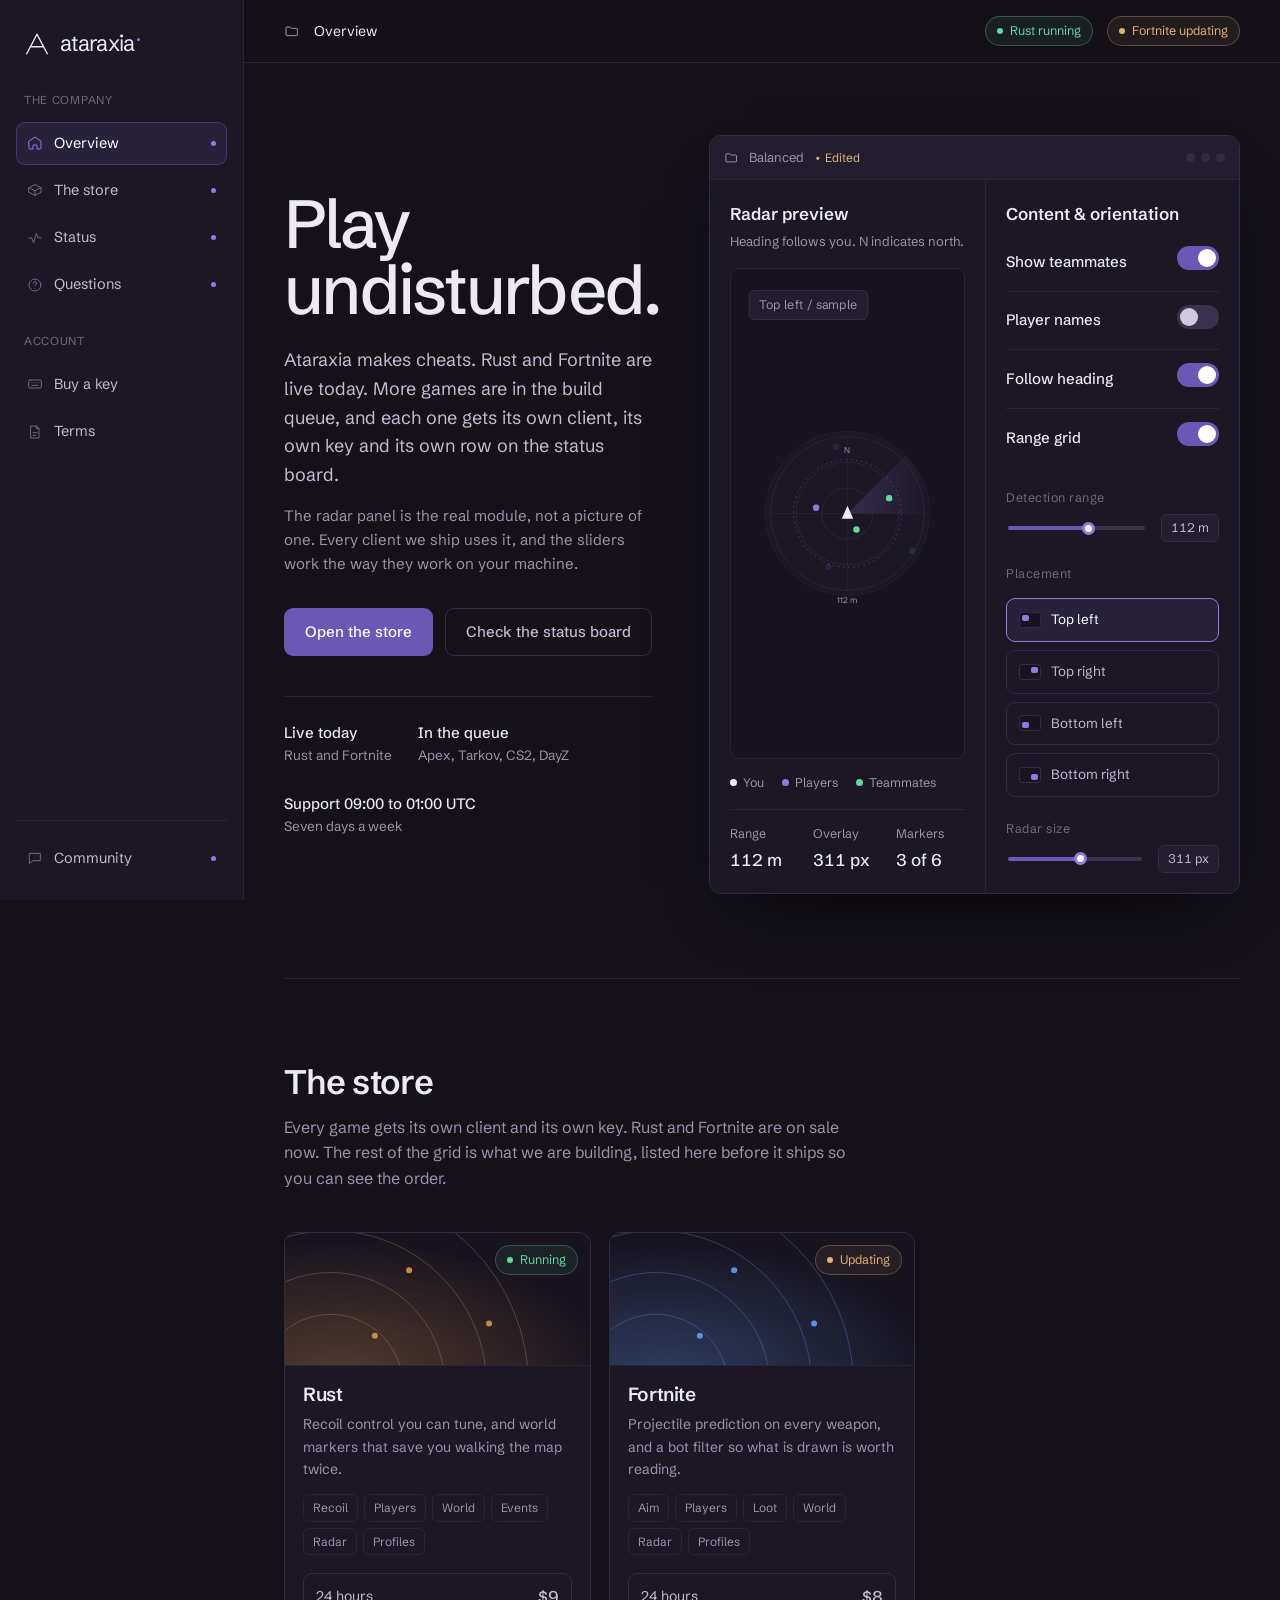
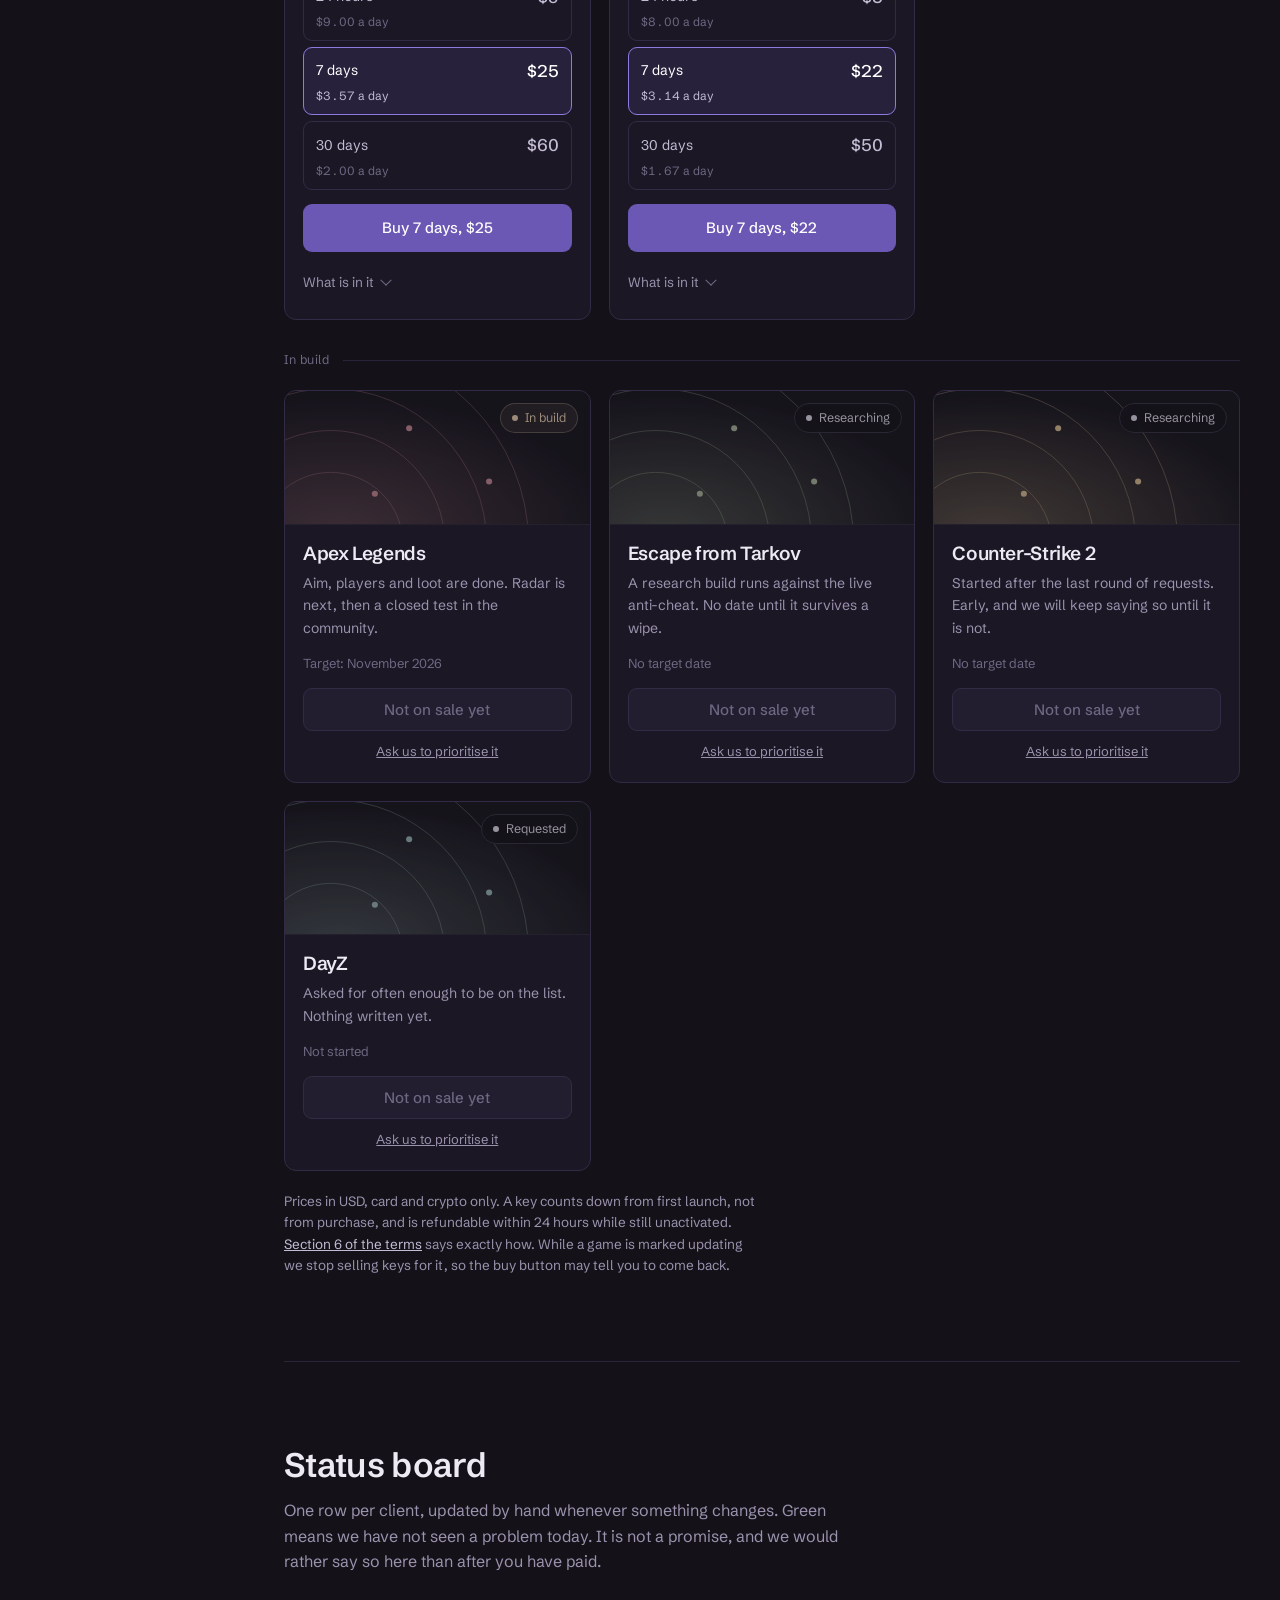
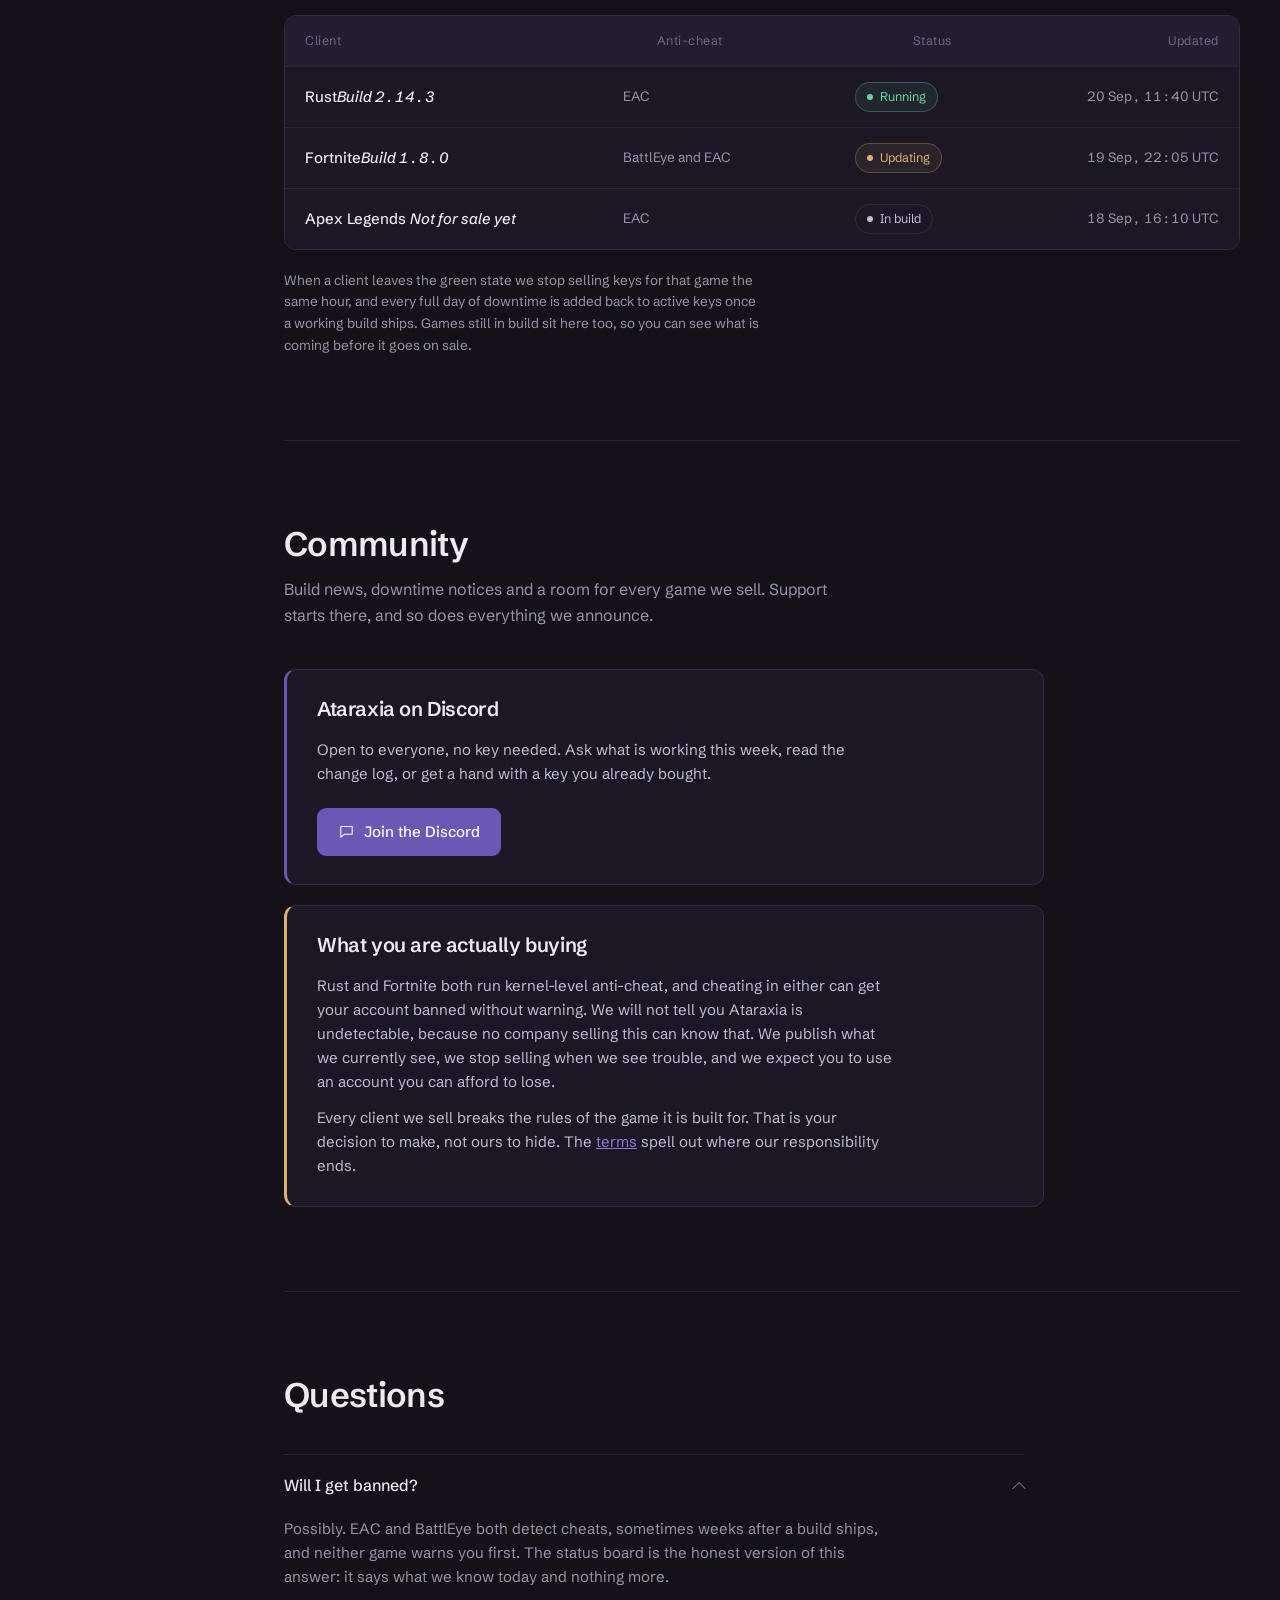
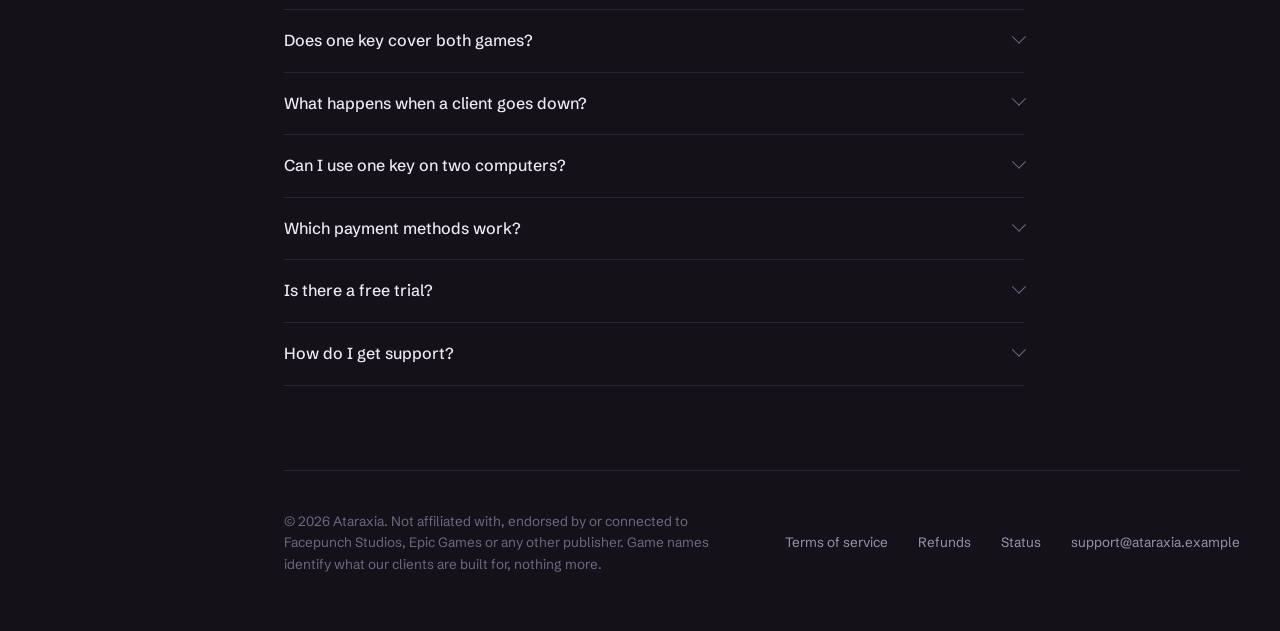
==== commit 0d07525a: "Split the store into on sale and in build" ====
--- a/index.html
+++ b/index.html
@@ -287,6 +287,8 @@
               </details>
             </div>
           </article>
+
+          <div class="store-split"><span>In build</span></div>
 
           <article class="card soon">
             <div class="card-art" style="--tint:#d8687a">
--- a/assets/styles.css
+++ b/assets/styles.css
@@ -597,6 +597,16 @@
 .module-list div { padding: 10px 0; border-top: 1px solid var(--line-soft); }
 .module-list dt { font-size: 13.5px; font-weight: 500; }
 .module-list dd { margin: 3px 0 0; color: var(--muted); font-size: 13px; }
+
+.store-split {
+  grid-column: 1 / -1;
+  display: flex;
+  align-items: center;
+  gap: 14px;
+  margin: 12px 0 2px;
+}
+.store-split span { color: var(--faint); font-size: 12.5px; letter-spacing: 0.04em; }
+.store-split::after { content: ""; flex: 1; height: 1px; background: var(--line-soft); }
 
 .card.soon { align-self: start; }
 .card.soon .card-art { filter: saturate(0.45); opacity: 0.75; }
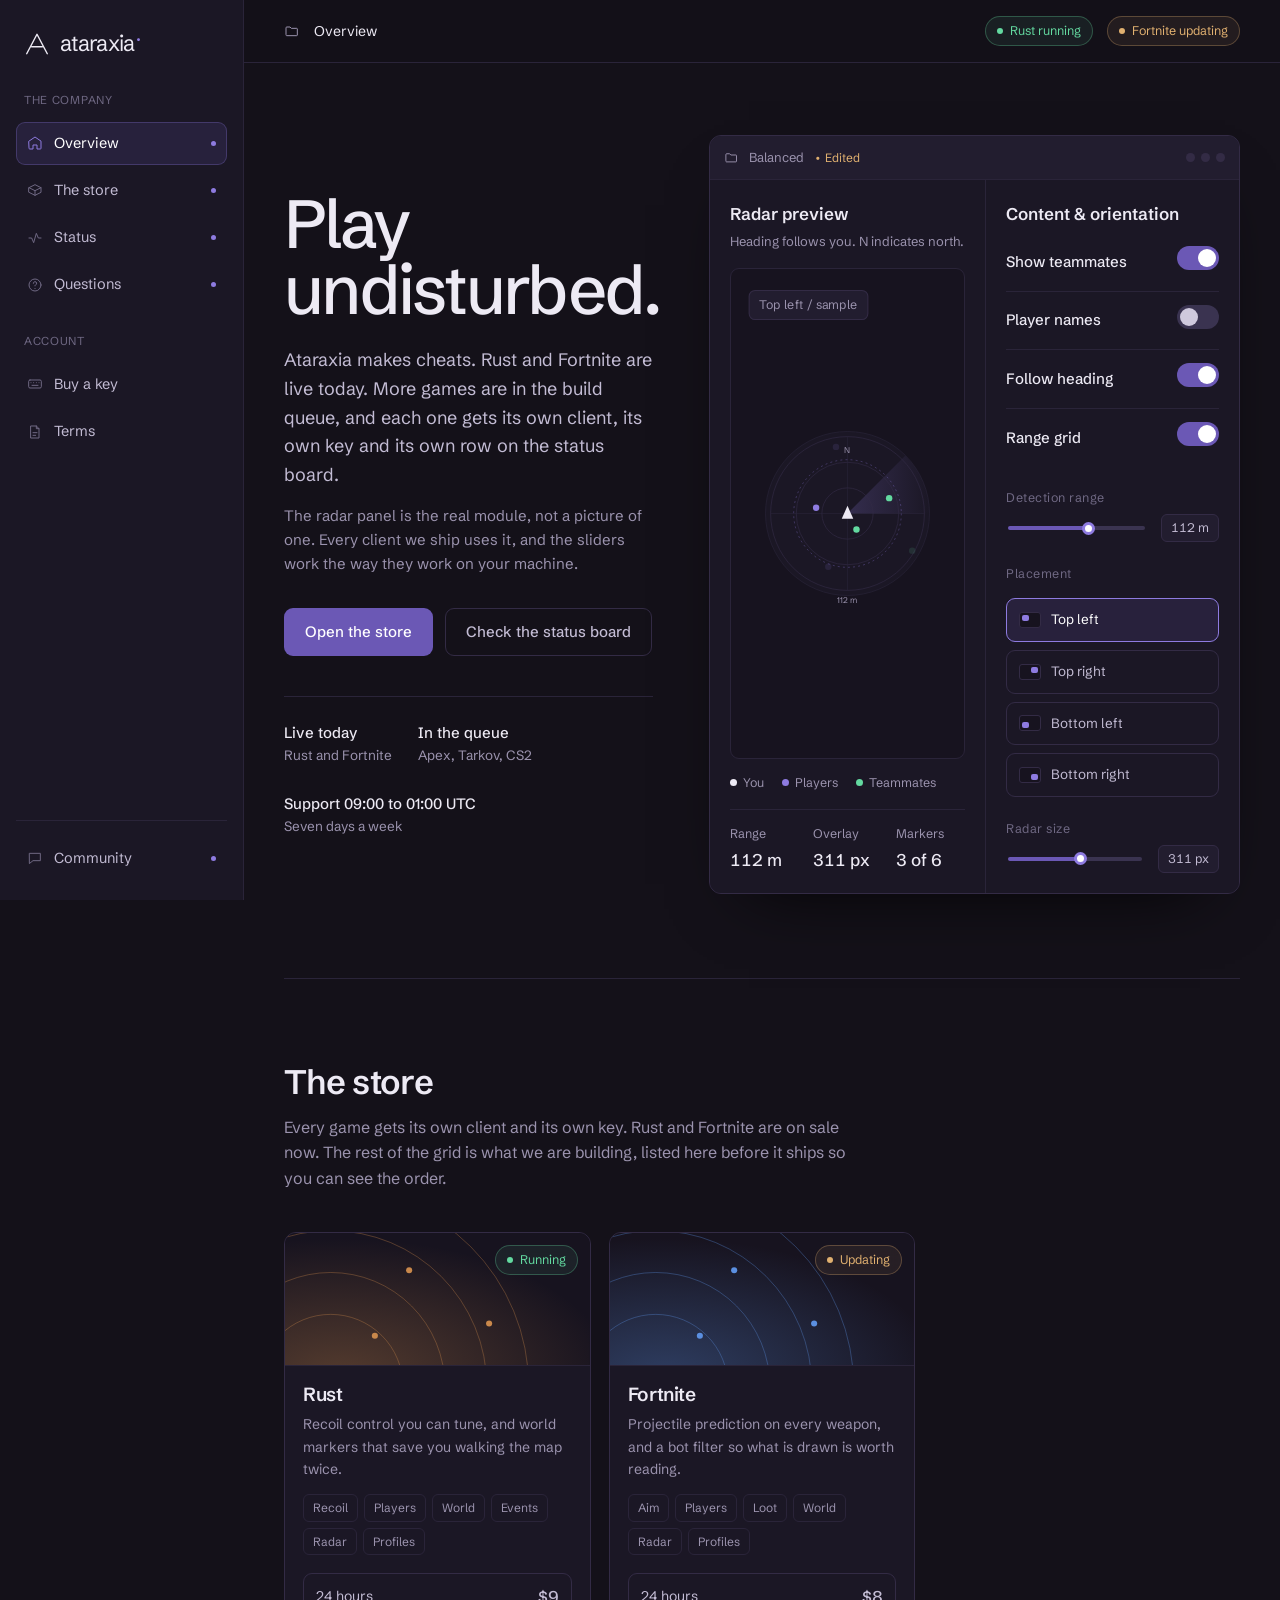
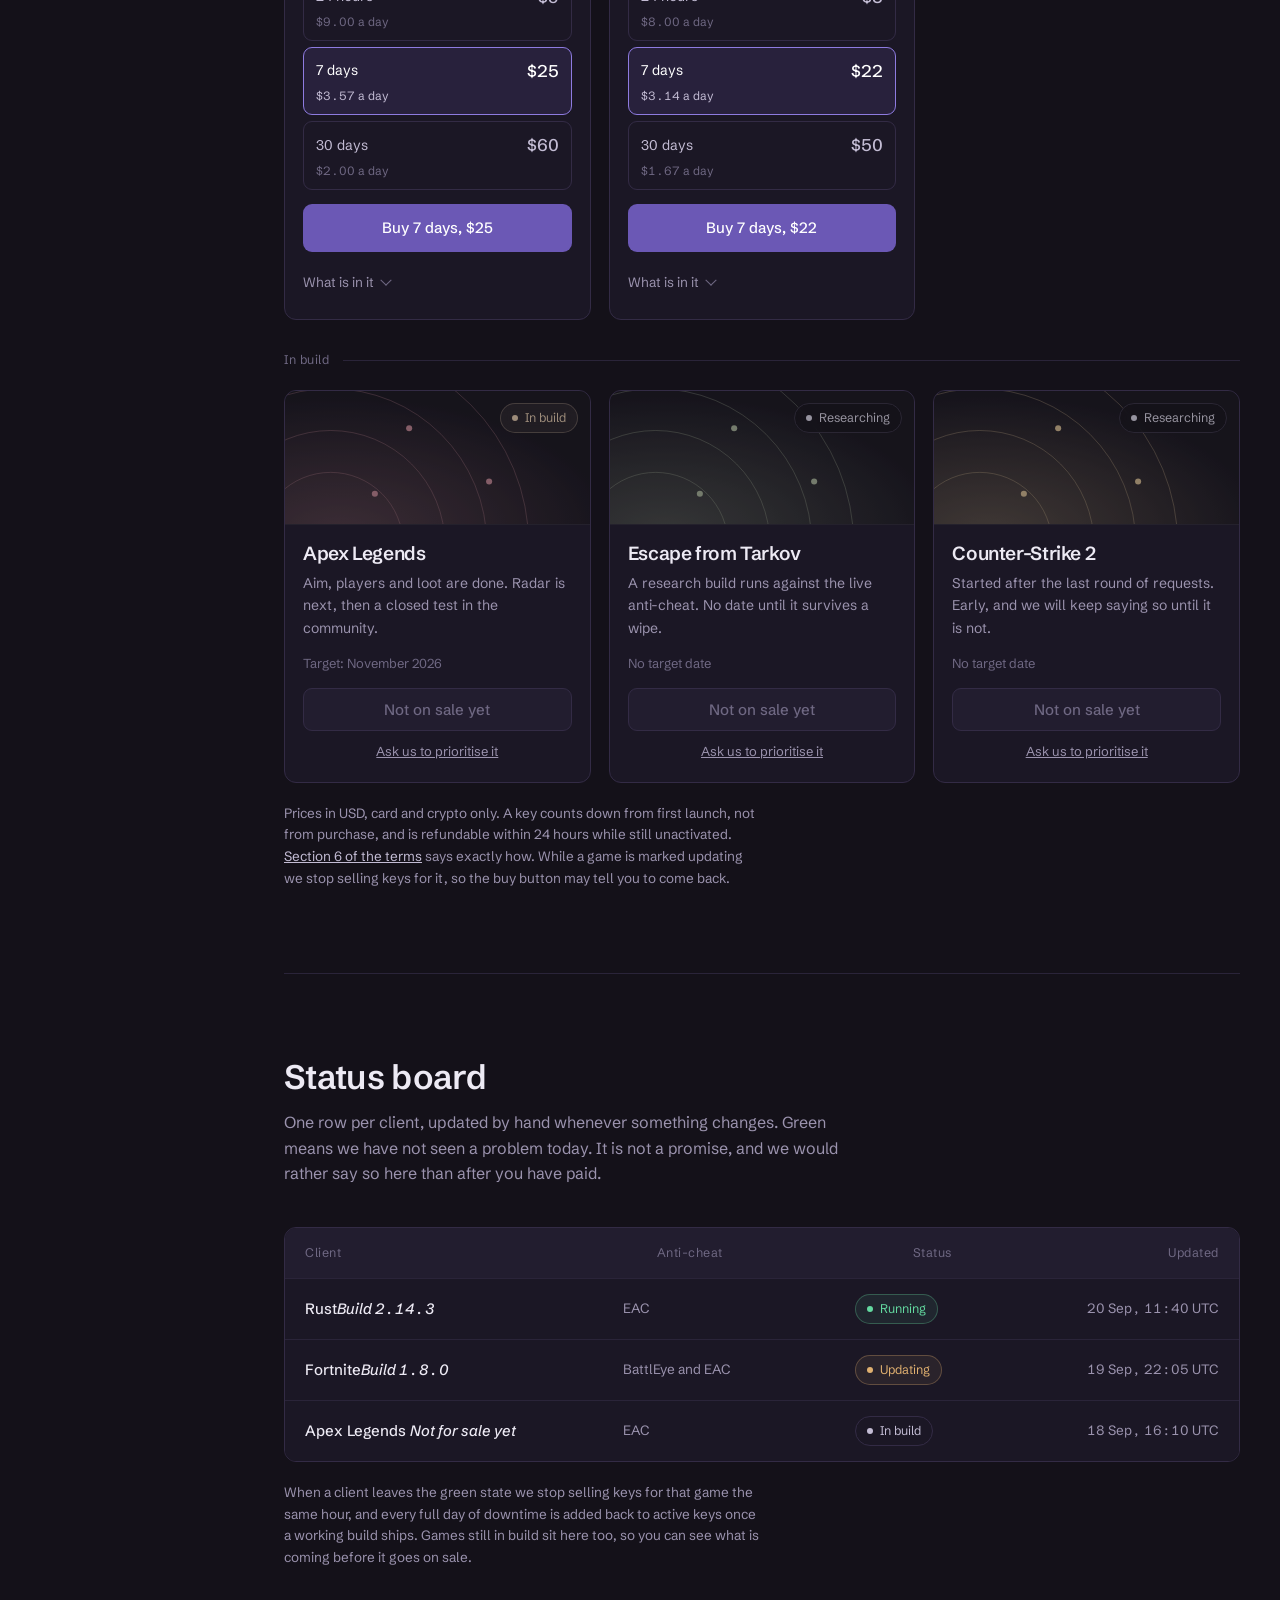
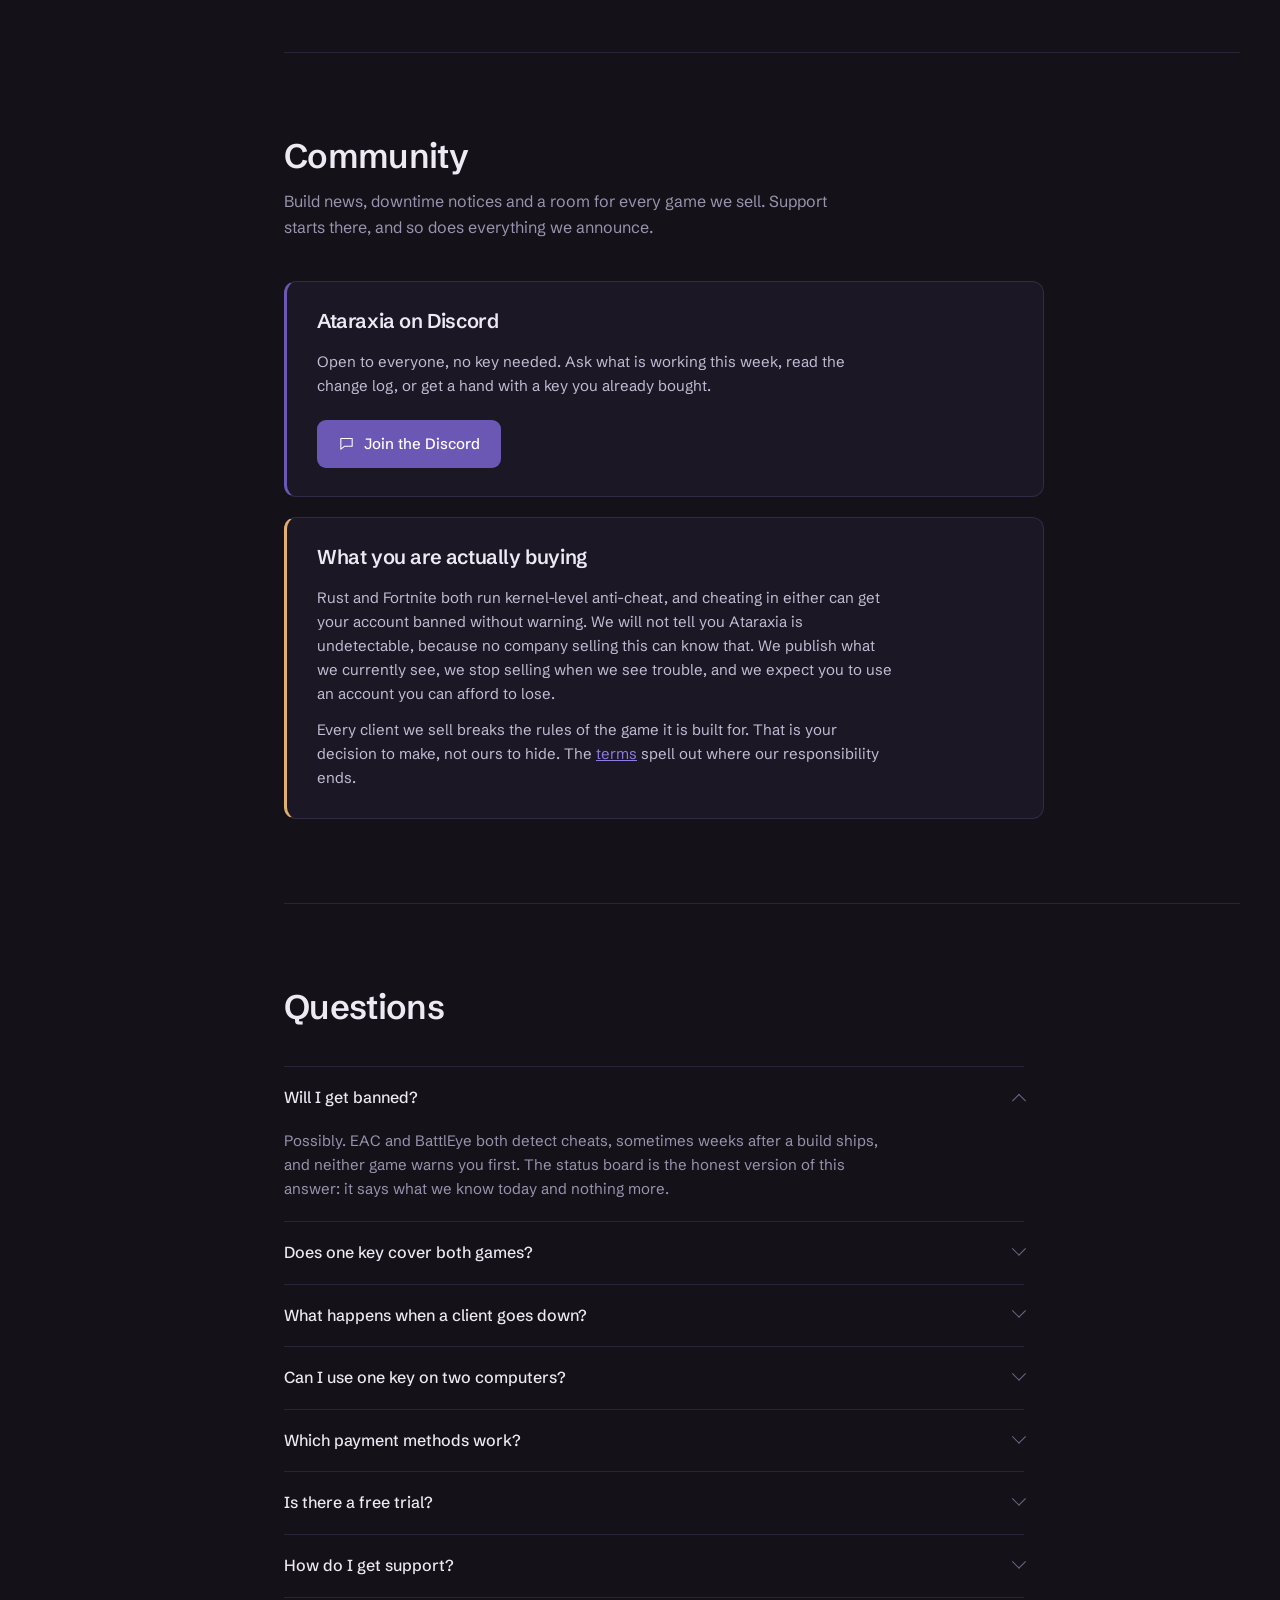
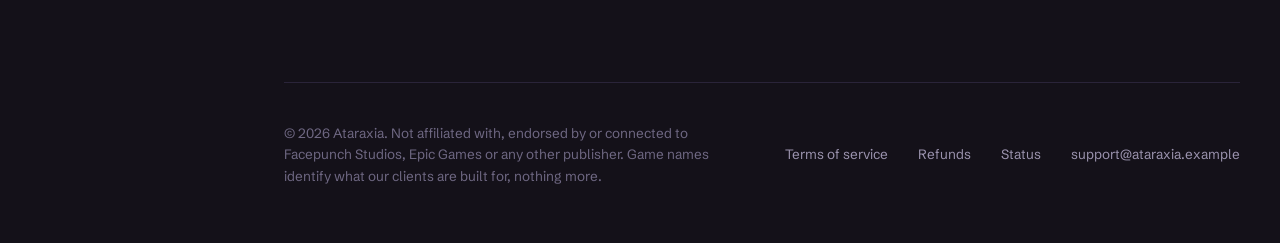
==== commit fc1cd4e7: "Remove DayZ from the queue" ====
--- a/index.html
+++ b/index.html
@@ -89,7 +89,7 @@
             </div>
             <div class="hero-meta">
               <div><b>Live today</b>Rust and Fortnite</div>
-              <div><b>In the queue</b>Apex, Tarkov, CS2, DayZ</div>
+              <div><b>In the queue</b>Apex, Tarkov, CS2</div>
               <div><b>Support 09:00 to 01:00 UTC</b>Seven days a week</div>
             </div>
           </div>
@@ -362,29 +362,6 @@
             </div>
           </article>
 
-          <article class="card soon">
-            <div class="card-art" style="--tint:#6fa39a">
-              <svg viewBox="0 0 400 200" aria-hidden="true" preserveAspectRatio="xMidYMid slice">
-                <defs><radialGradient id="glow-dayz" cx="18%" cy="100%" r="90%"><stop offset="0%" stop-color="currentColor" stop-opacity="0.34"/><stop offset="100%" stop-color="currentColor" stop-opacity="0"/></radialGradient></defs>
-                <rect width="400" height="200" fill="url(#glow-dayz)"/>
-                <g fill="none" stroke="currentColor" stroke-opacity="0.45">
-                  <circle cx="60" cy="215" r="95"/><circle cx="60" cy="215" r="150"/><circle cx="60" cy="215" r="205"/><circle cx="60" cy="215" r="260"/>
-                </g>
-                <g fill="currentColor">
-                  <circle cx="163" cy="62" r="4"/><circle cx="268" cy="132" r="4"/><circle cx="118" cy="148" r="4"/>
-                </g>
-              </svg>
-              <span class="chip "><i></i>Requested</span>
-            </div>
-
-            <div class="card-body">
-              <h3>DayZ</h3>
-              <p class="card-line">Asked for often enough to be on the list. Nothing written yet.</p>
-              <p class="card-state">Not started</p>
-              <button class="btn btn-block" disabled>Not on sale yet</button>
-              <a class="card-link" href="#community">Ask us to prioritise it</a>
-            </div>
-          </article>
 
         </div>
 
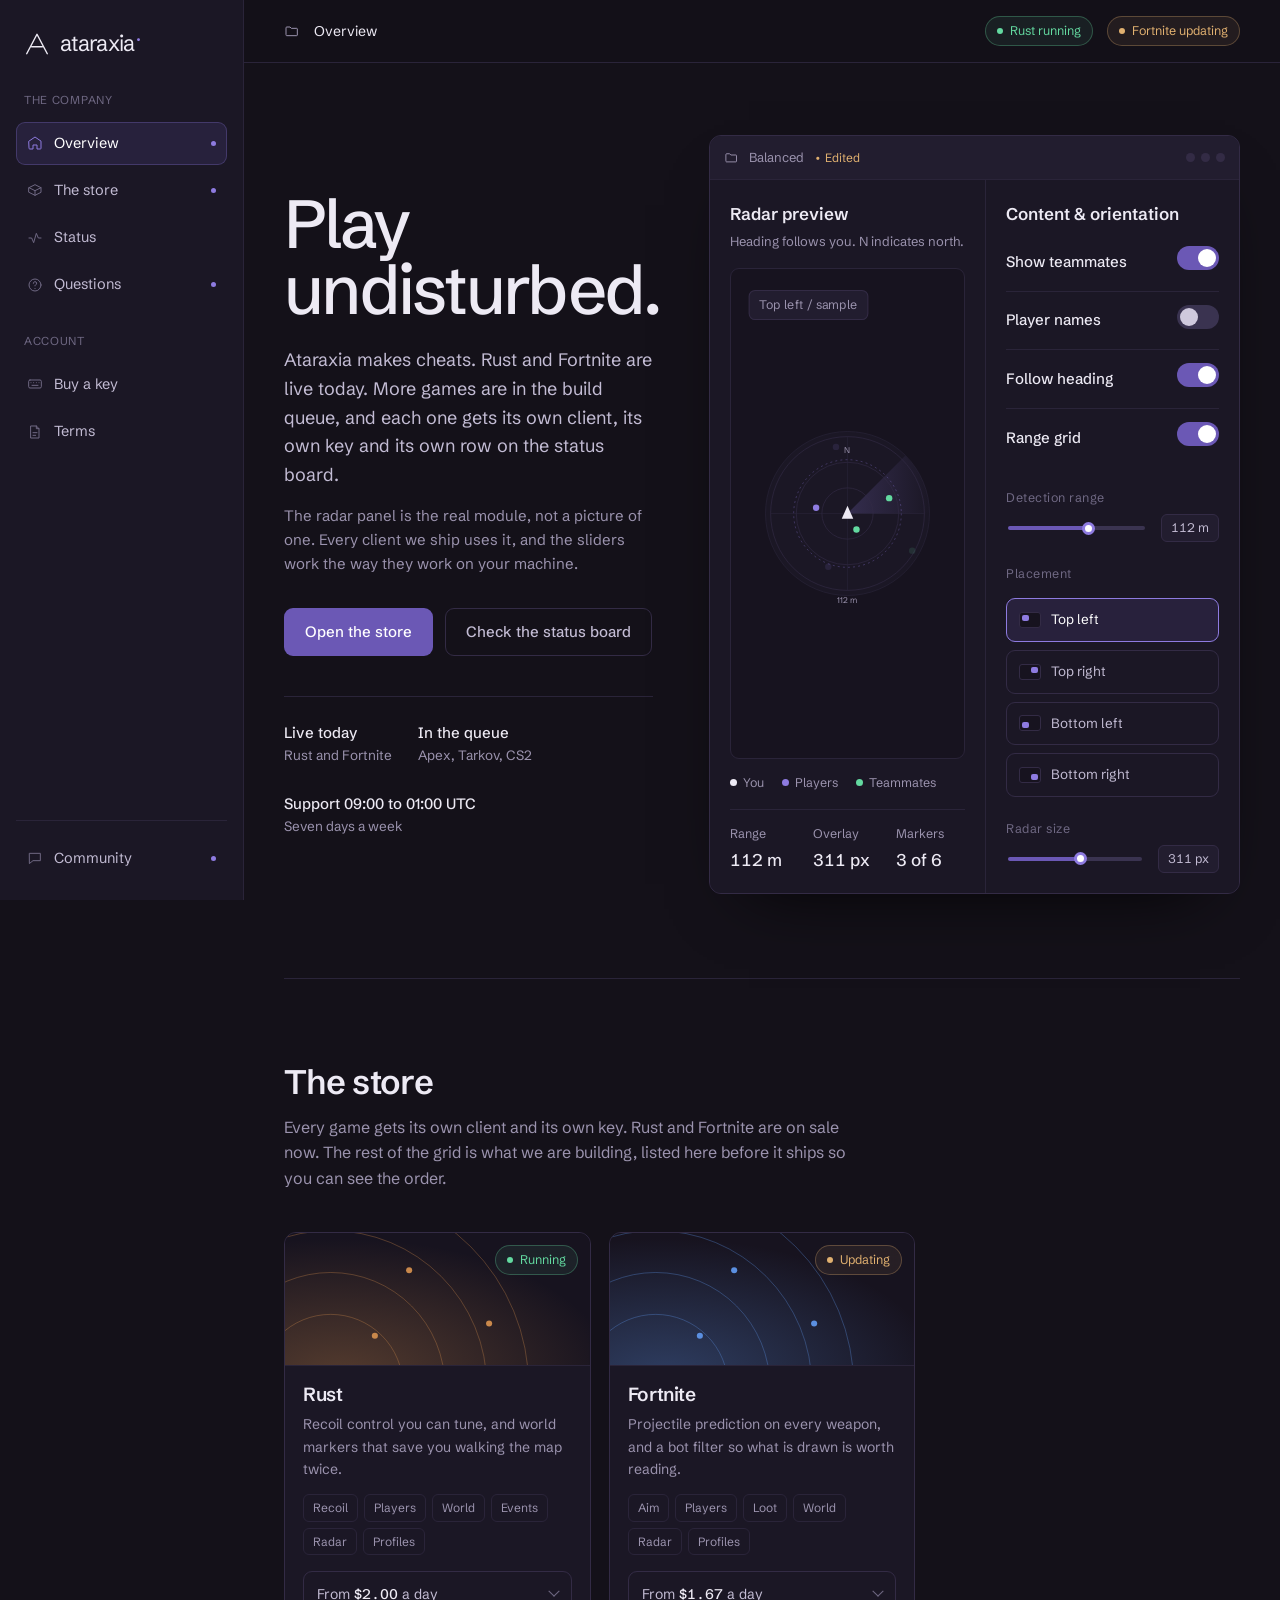
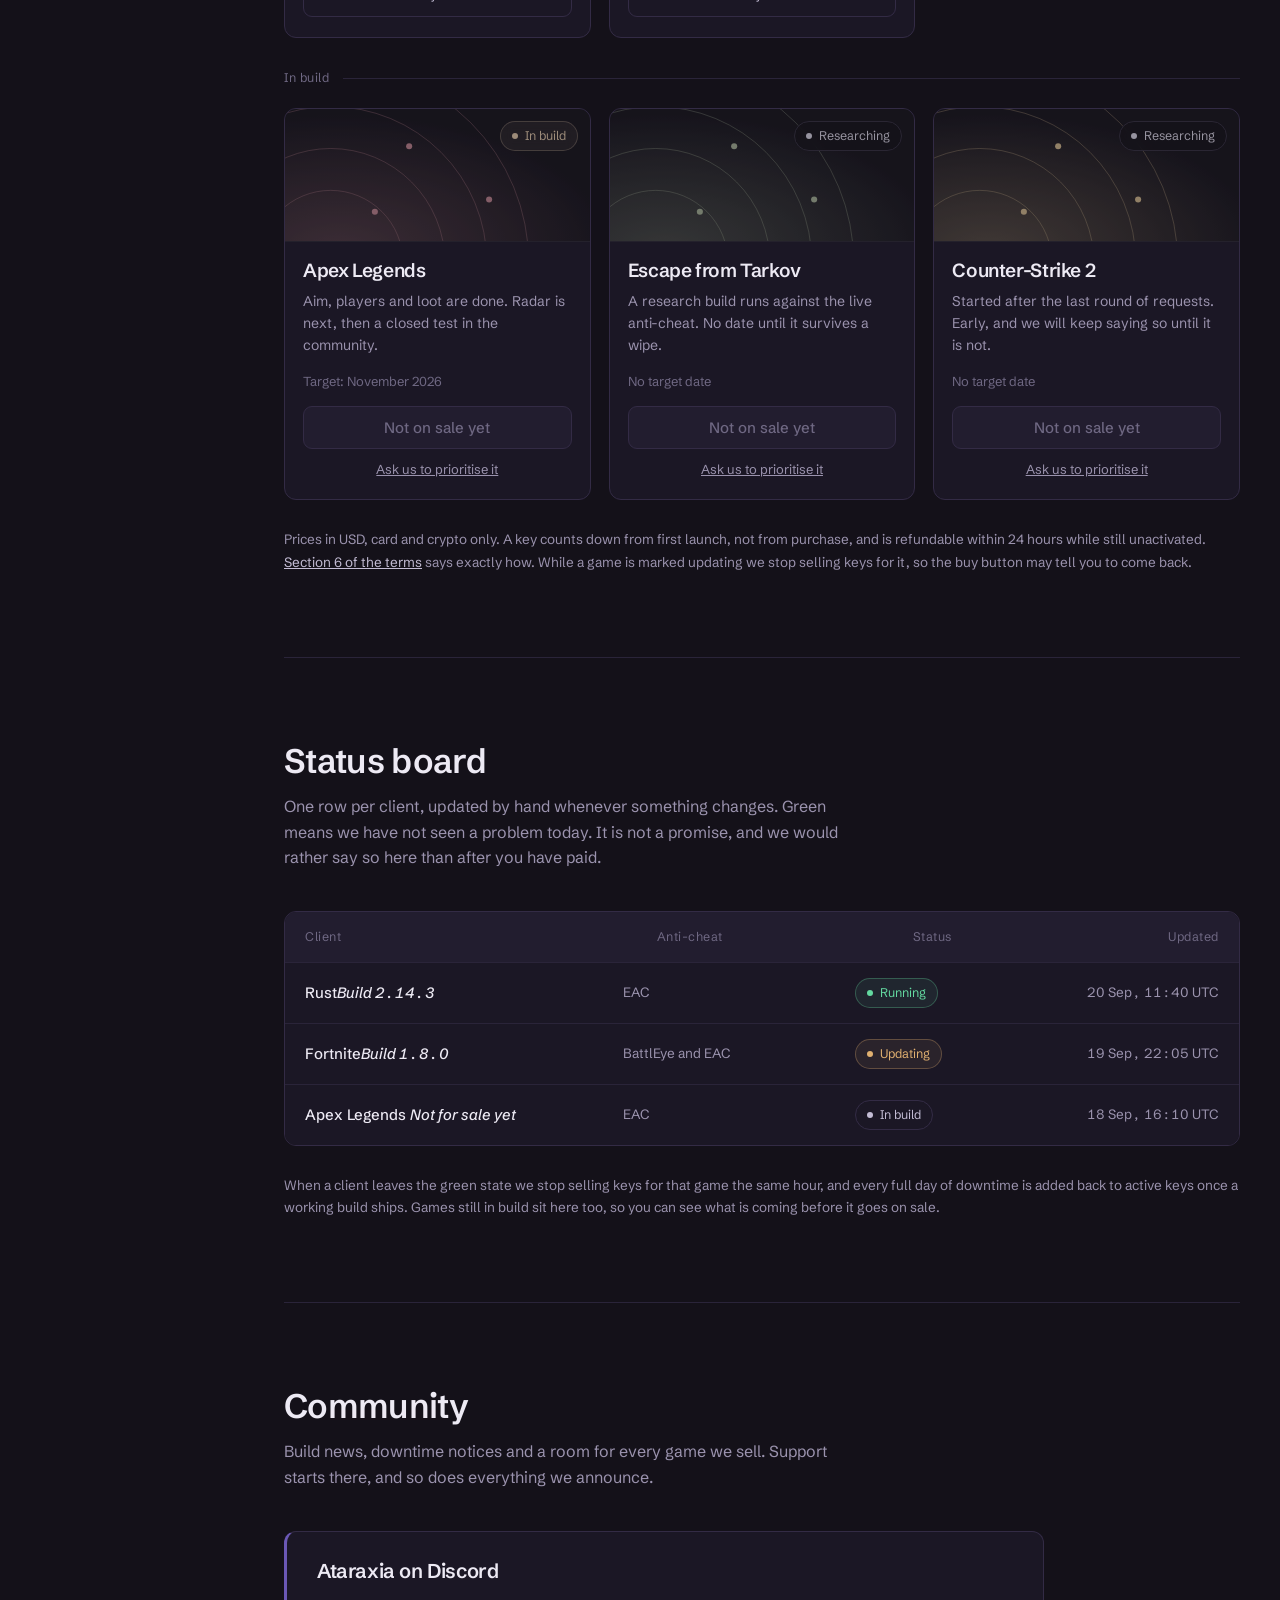
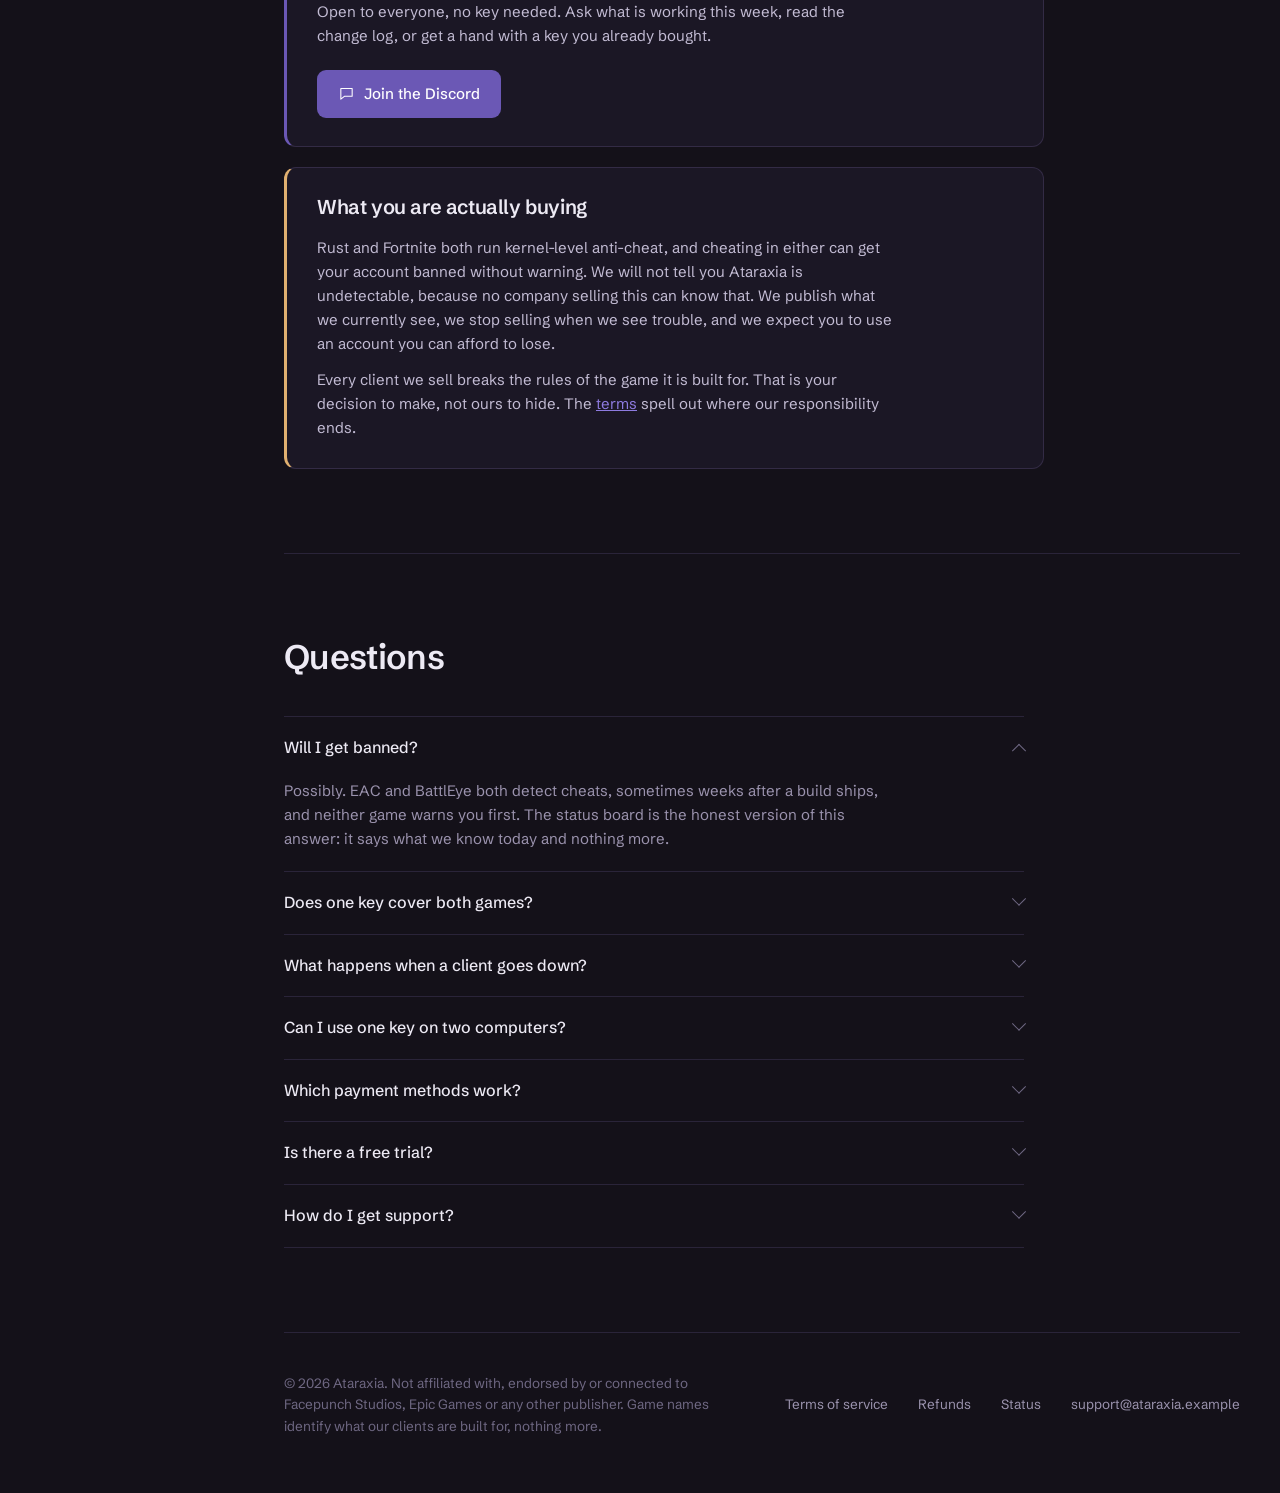
==== commit bdca36f6: "Hide card prices until the card is tapped" ====
--- a/index.html
+++ b/index.html
@@ -226,24 +226,31 @@
               <p class="card-line">Recoil control you can tune, and world markers that save you walking the map twice.</p>
               <ul class="tags"><li>Recoil</li><li>Players</li><li>World</li><li>Events</li><li>Radar</li><li>Profiles</li></ul>
 
-              <div class="variants" role="group" aria-label="Choose a licence length for Rust">
-                <button class="variant" data-price="$9" data-label="24 hours" aria-pressed="false"><span class="v-name">24 hours</span><span class="v-price tnum">$9</span><span class="v-per tnum">$9.00 a day</span></button>
-                <button class="variant" data-price="$25" data-label="7 days" aria-pressed="true"><span class="v-name">7 days</span><span class="v-price tnum">$25</span><span class="v-per tnum">$3.57 a day</span></button>
-                <button class="variant" data-price="$60" data-label="30 days" aria-pressed="false"><span class="v-name">30 days</span><span class="v-price tnum">$60</span><span class="v-per tnum">$2.00 a day</span></button>
+              <button class="card-toggle" type="button" aria-expanded="false" aria-controls="buy-rust">
+                <span>From <b class="tnum">$2.00</b> a day</span>
+                <span class="chev"></span>
+              </button>
+
+              <div class="card-drawer" id="buy-rust" hidden>
+                <div class="variants" role="group" aria-label="Choose a licence length for Rust">
+                  <button class="variant" data-price="$9" data-label="24 hours" aria-pressed="false"><span class="v-name">24 hours</span><span class="v-price tnum">$9</span><span class="v-per tnum">$9.00 a day</span></button>
+                  <button class="variant" data-price="$25" data-label="7 days" aria-pressed="true"><span class="v-name">7 days</span><span class="v-price tnum">$25</span><span class="v-per tnum">$3.57 a day</span></button>
+                  <button class="variant" data-price="$60" data-label="30 days" aria-pressed="false"><span class="v-name">30 days</span><span class="v-price tnum">$60</span><span class="v-per tnum">$2.00 a day</span></button>
+                </div>
+
+                <a class="btn btn-primary btn-block buy" href="#community">Buy 7 days, $25</a>
+                <details class="card-more">
+                  <summary>What is in it</summary>
+                  <dl class="module-list">
+                    <div><dt>Recoil and aim</dt><dd>Per-weapon curves, compensation strength, smoothing and a field-of-view limit.</dd></div>
+                    <div><dt>Players</dt><dd>Boxes, skeletons, health, held weapon and distance, with filters for sleepers, scientists and animals.</dd></div>
+                    <div><dt>World</dt><dd>Nodes, hemp, barrels, dropped items, stashes and traps, each with its own distance cutoff.</dd></div>
+                    <div><dt>Events</dt><dd>Airdrop, patrol helicopter, Bradley and cargo, with timers.</dd></div>
+                    <div><dt>Radar</dt><dd>The overlay from the top of this page: range, heading, placement, size.</dd></div>
+                    <div><dt>Profiles</dt><dd>One set of settings for roaming, one for raids, one for farming.</dd></div>
+                  </dl>
+                </details>
               </div>
-
-              <a class="btn btn-primary btn-block buy" href="#community">Buy 7 days, $25</a>
-              <details class="card-more">
-                <summary>What is in it</summary>
-                <dl class="module-list">
-                  <div><dt>Recoil and aim</dt><dd>Per-weapon curves, compensation strength, smoothing and a field-of-view limit.</dd></div>
-                  <div><dt>Players</dt><dd>Boxes, skeletons, health, held weapon and distance, with filters for sleepers, scientists and animals.</dd></div>
-                  <div><dt>World</dt><dd>Nodes, hemp, barrels, dropped items, stashes and traps, each with its own distance cutoff.</dd></div>
-                  <div><dt>Events</dt><dd>Airdrop, patrol helicopter, Bradley and cargo, with timers.</dd></div>
-                  <div><dt>Radar</dt><dd>The overlay from the top of this page: range, heading, placement, size.</dd></div>
-                  <div><dt>Profiles</dt><dd>One set of settings for roaming, one for raids, one for farming.</dd></div>
-                </dl>
-              </details>
             </div>
           </article>
 
@@ -267,24 +274,31 @@
               <p class="card-line">Projectile prediction on every weapon, and a bot filter so what is drawn is worth reading.</p>
               <ul class="tags"><li>Aim</li><li>Players</li><li>Loot</li><li>World</li><li>Radar</li><li>Profiles</li></ul>
 
-              <div class="variants" role="group" aria-label="Choose a licence length for Fortnite">
-                <button class="variant" data-price="$8" data-label="24 hours" aria-pressed="false"><span class="v-name">24 hours</span><span class="v-price tnum">$8</span><span class="v-per tnum">$8.00 a day</span></button>
-                <button class="variant" data-price="$22" data-label="7 days" aria-pressed="true"><span class="v-name">7 days</span><span class="v-price tnum">$22</span><span class="v-per tnum">$3.14 a day</span></button>
-                <button class="variant" data-price="$50" data-label="30 days" aria-pressed="false"><span class="v-name">30 days</span><span class="v-price tnum">$50</span><span class="v-per tnum">$1.67 a day</span></button>
+              <button class="card-toggle" type="button" aria-expanded="false" aria-controls="buy-fortnite">
+                <span>From <b class="tnum">$1.67</b> a day</span>
+                <span class="chev"></span>
+              </button>
+
+              <div class="card-drawer" id="buy-fortnite" hidden>
+                <div class="variants" role="group" aria-label="Choose a licence length for Fortnite">
+                  <button class="variant" data-price="$8" data-label="24 hours" aria-pressed="false"><span class="v-name">24 hours</span><span class="v-price tnum">$8</span><span class="v-per tnum">$8.00 a day</span></button>
+                  <button class="variant" data-price="$22" data-label="7 days" aria-pressed="true"><span class="v-name">7 days</span><span class="v-price tnum">$22</span><span class="v-per tnum">$3.14 a day</span></button>
+                  <button class="variant" data-price="$50" data-label="30 days" aria-pressed="false"><span class="v-name">30 days</span><span class="v-price tnum">$50</span><span class="v-per tnum">$1.67 a day</span></button>
+                </div>
+
+                <a class="btn btn-primary btn-block buy" href="#community">Buy 7 days, $22</a>
+                <details class="card-more">
+                  <summary>What is in it</summary>
+                  <dl class="module-list">
+                    <div><dt>Aim assistance</dt><dd>Bone priority, smoothing, a field-of-view limit and prediction for drop and travel time.</dd></div>
+                    <div><dt>Players</dt><dd>Boxes, skeletons, health and shield, held item and distance. Bots hidden or coloured separately.</dd></div>
+                    <div><dt>Loot</dt><dd>Chests, ammo boxes, supply drops, llamas and floor loot, filtered by rarity.</dd></div>
+                    <div><dt>World</dt><dd>Vehicles, rifts, zone timers and the next circle centre.</dd></div>
+                    <div><dt>Radar</dt><dd>The same overlay as the Rust client.</dd></div>
+                    <div><dt>Profiles</dt><dd>Separate settings for solos, squads and ranked.</dd></div>
+                  </dl>
+                </details>
               </div>
-
-              <a class="btn btn-primary btn-block buy" href="#community">Buy 7 days, $22</a>
-              <details class="card-more">
-                <summary>What is in it</summary>
-                <dl class="module-list">
-                  <div><dt>Aim assistance</dt><dd>Bone priority, smoothing, a field-of-view limit and prediction for drop and travel time.</dd></div>
-                  <div><dt>Players</dt><dd>Boxes, skeletons, health and shield, held item and distance. Bots hidden or coloured separately.</dd></div>
-                  <div><dt>Loot</dt><dd>Chests, ammo boxes, supply drops, llamas and floor loot, filtered by rarity.</dd></div>
-                  <div><dt>World</dt><dd>Vehicles, rifts, zone timers and the next circle centre.</dd></div>
-                  <div><dt>Radar</dt><dd>The same overlay as the Rust client.</dd></div>
-                  <div><dt>Profiles</dt><dd>Separate settings for solos, squads and ranked.</dd></div>
-                </dl>
-              </details>
             </div>
           </article>
 
--- a/assets/styles.css
+++ b/assets/styles.css
@@ -497,6 +497,7 @@
 
 .store-grid {
   display: grid;
+  align-items: start;
   grid-template-columns: repeat(auto-fill, minmax(296px, 1fr));
   gap: 18px;
 }
@@ -537,6 +538,49 @@
   border-radius: var(--r-sm);
   font-size: 12px;
   color: var(--muted);
+}
+
+.card:not(.soon) { cursor: pointer; }
+
+.card-toggle {
+  display: flex;
+  align-items: center;
+  justify-content: space-between;
+  gap: 12px;
+  width: 100%;
+  margin-top: 16px;
+  padding: 11px 13px;
+  border: 1px solid var(--line);
+  border-radius: var(--r-md);
+  background: transparent;
+  color: var(--ink-dim);
+  font: inherit;
+  font-size: 14px;
+  cursor: pointer;
+  transition: border-color 0.14s var(--ease), background 0.14s var(--ease), color 0.14s var(--ease);
+}
+.card-toggle:hover { background: rgba(255, 255, 255, 0.03); color: var(--ink); }
+.card-toggle b { font-weight: 500; color: var(--ink); }
+.card.open .card-toggle { border-color: var(--violet-bright); background: var(--violet-wash); color: #fff; }
+
+.chev {
+  flex: none;
+  width: 8px;
+  height: 8px;
+  border-right: 1.6px solid var(--faint);
+  border-bottom: 1.6px solid var(--faint);
+  transform: rotate(45deg) translate(-2px, -2px);
+  transition: transform 0.2s var(--ease);
+}
+.card.open .chev { transform: rotate(225deg) translate(-1px, -1px); }
+
+.card-drawer[hidden] { display: none; }
+.card-drawer { display: flex; flex-direction: column; flex: 1; animation: drawer-in 0.18s var(--ease); }
+.card-drawer .variants { margin-top: 14px; }
+@keyframes drawer-in { from { opacity: 0; transform: translateY(-4px); } }
+
+@media (prefers-reduced-motion: reduce) {
+  .card-drawer { animation: none; }
 }
 
 .variants { display: flex; flex-direction: column; gap: 6px; margin: 18px 0 14px; }
@@ -648,7 +692,12 @@
 .plan li svg { flex: none; margin-top: 4px; color: var(--violet-bright); }
 .plan .btn { margin-top: auto; }
 
-.plan-note { margin-top: 20px; color: var(--muted); font-size: 13.5px; max-width: 60ch; }
+.plan-note {
+  margin-top: 28px;
+  color: var(--muted);
+  font-size: 13.5px;
+  line-height: 1.65;
+}
 .plan-note a { color: var(--ink-dim); }
 
 /* ---------- status ---------- */
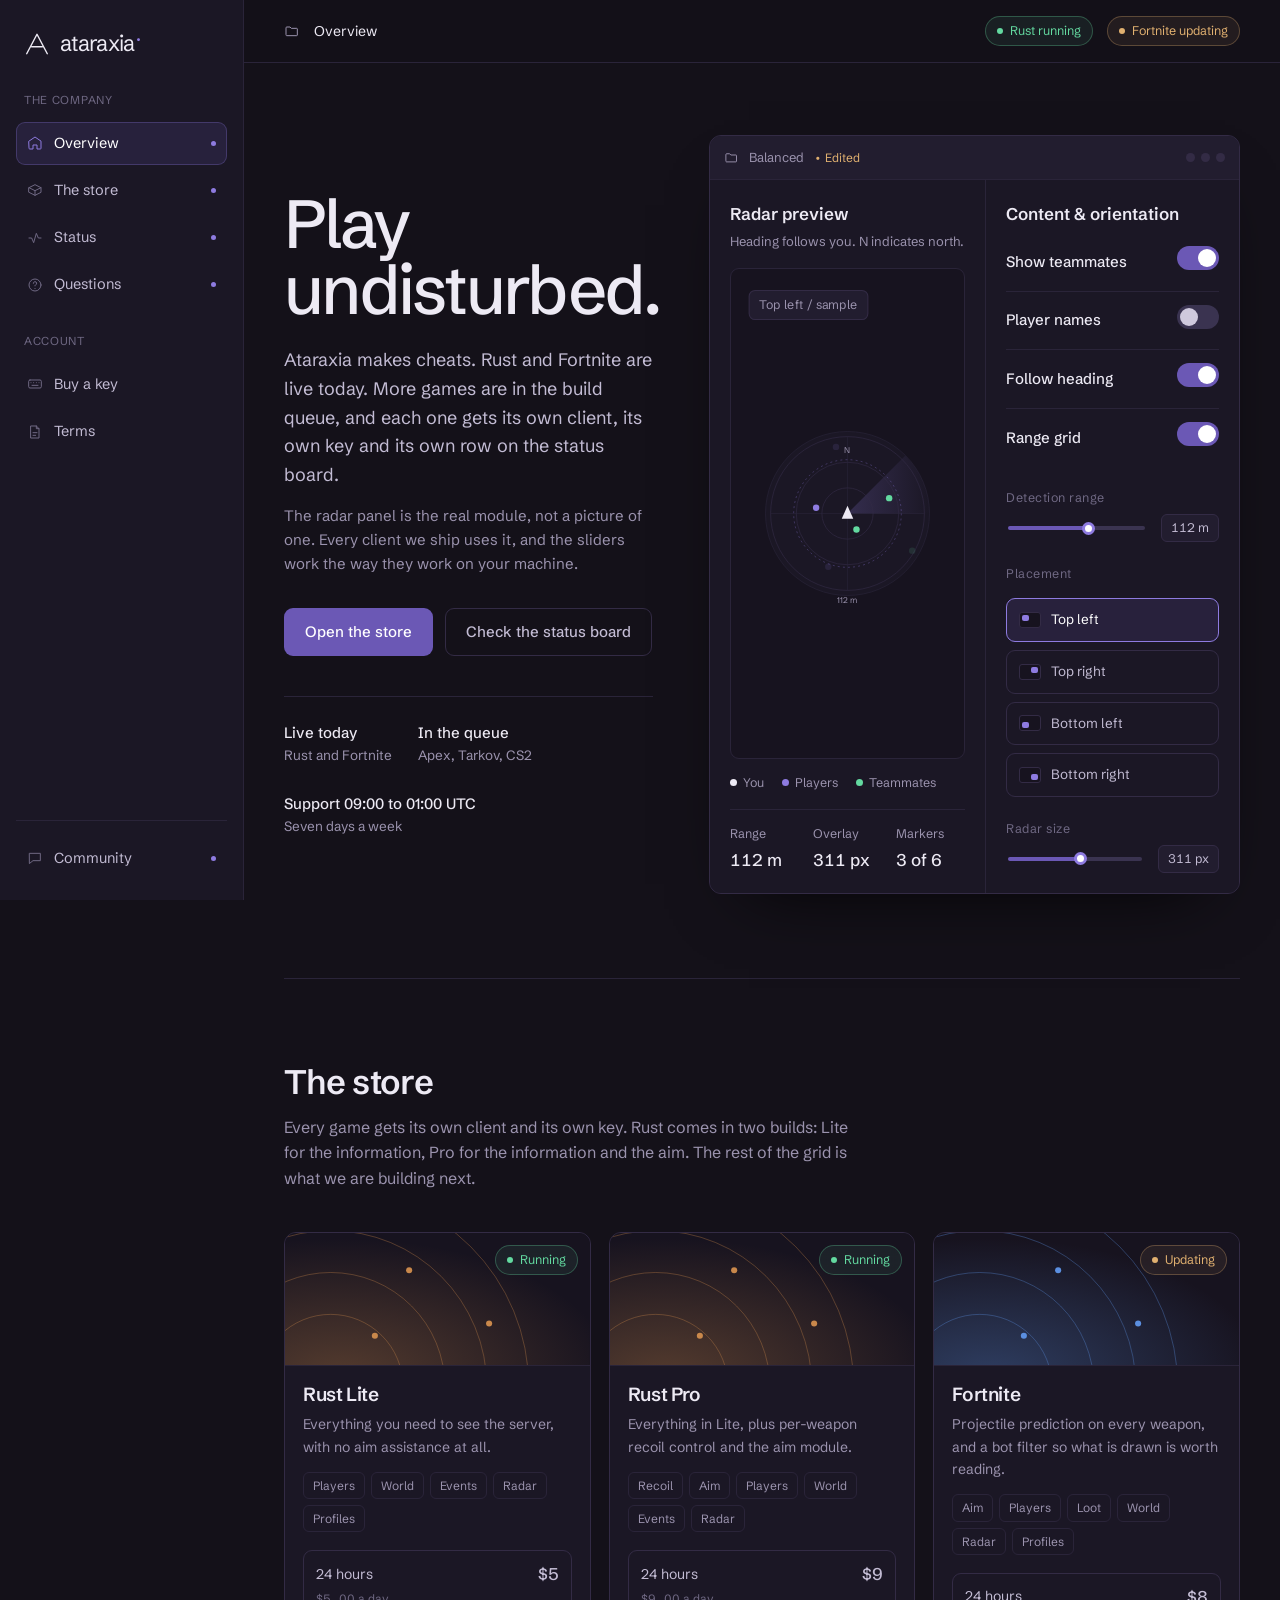
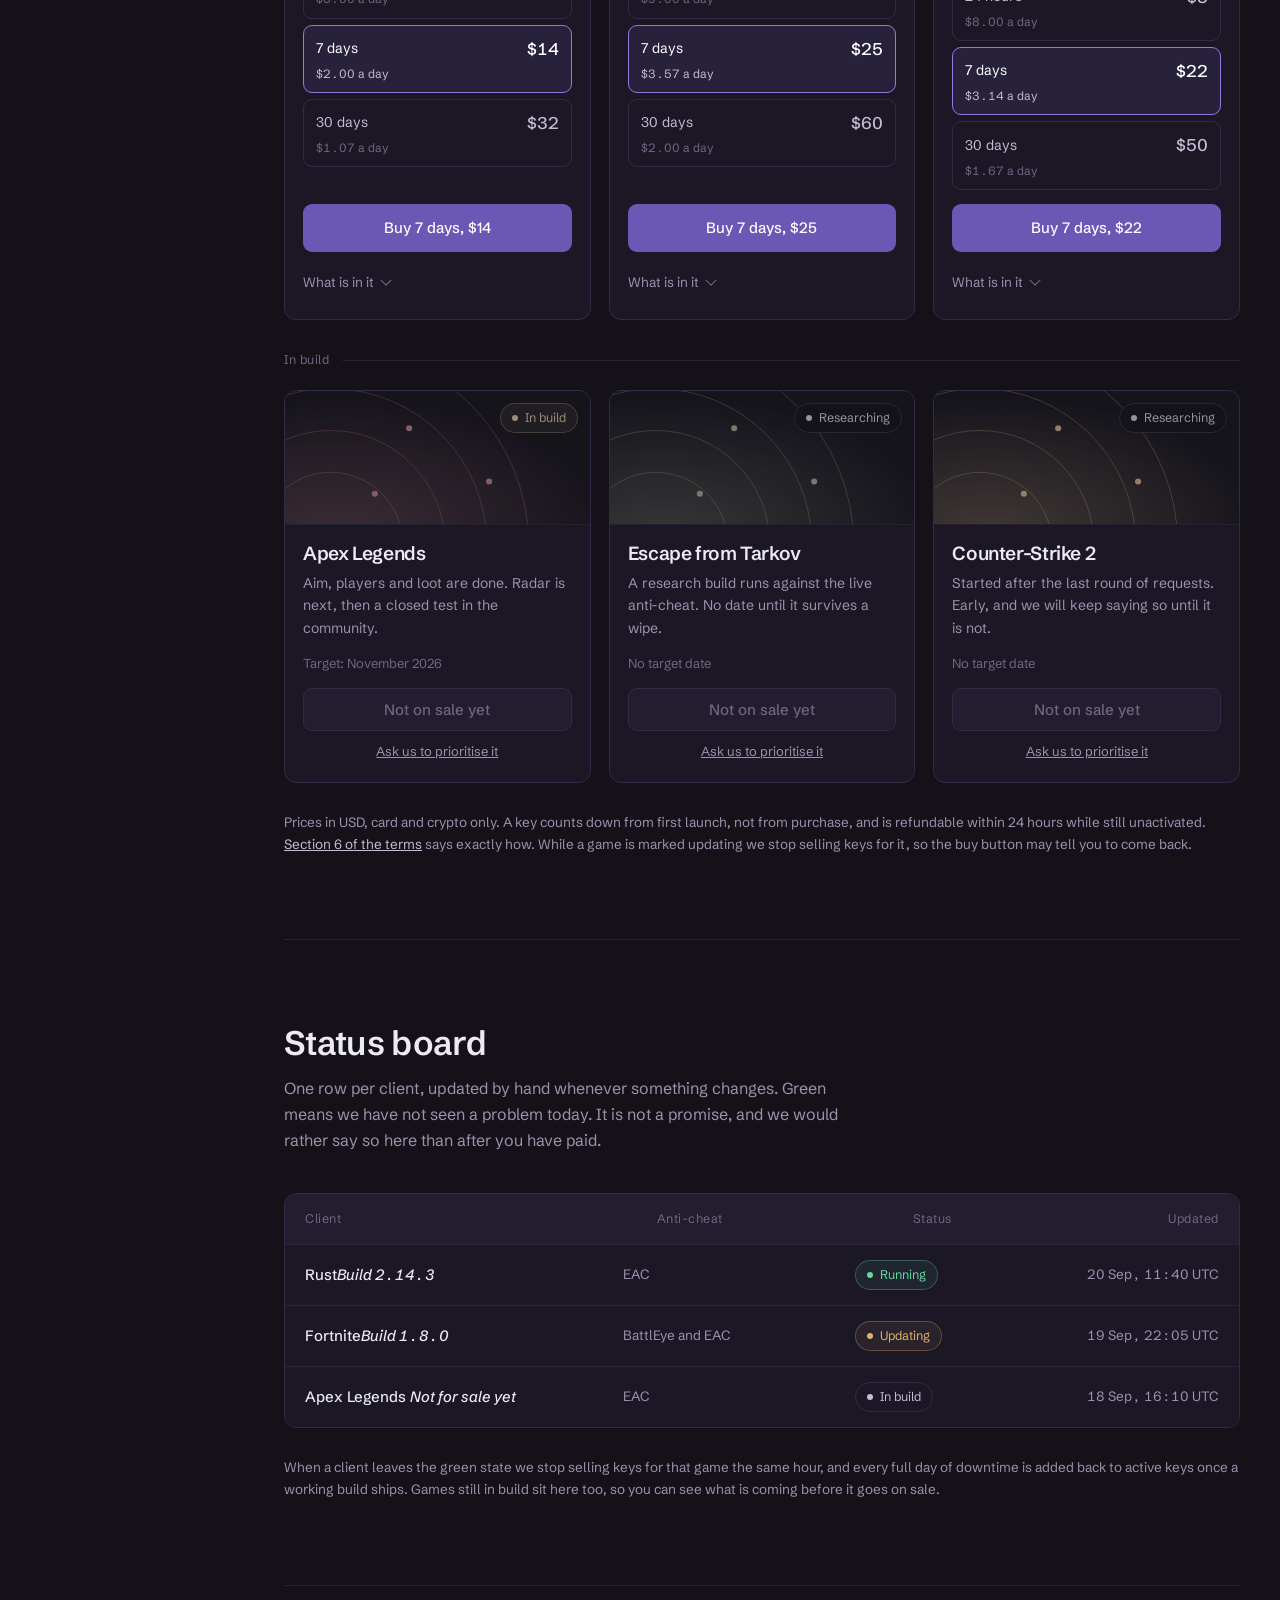
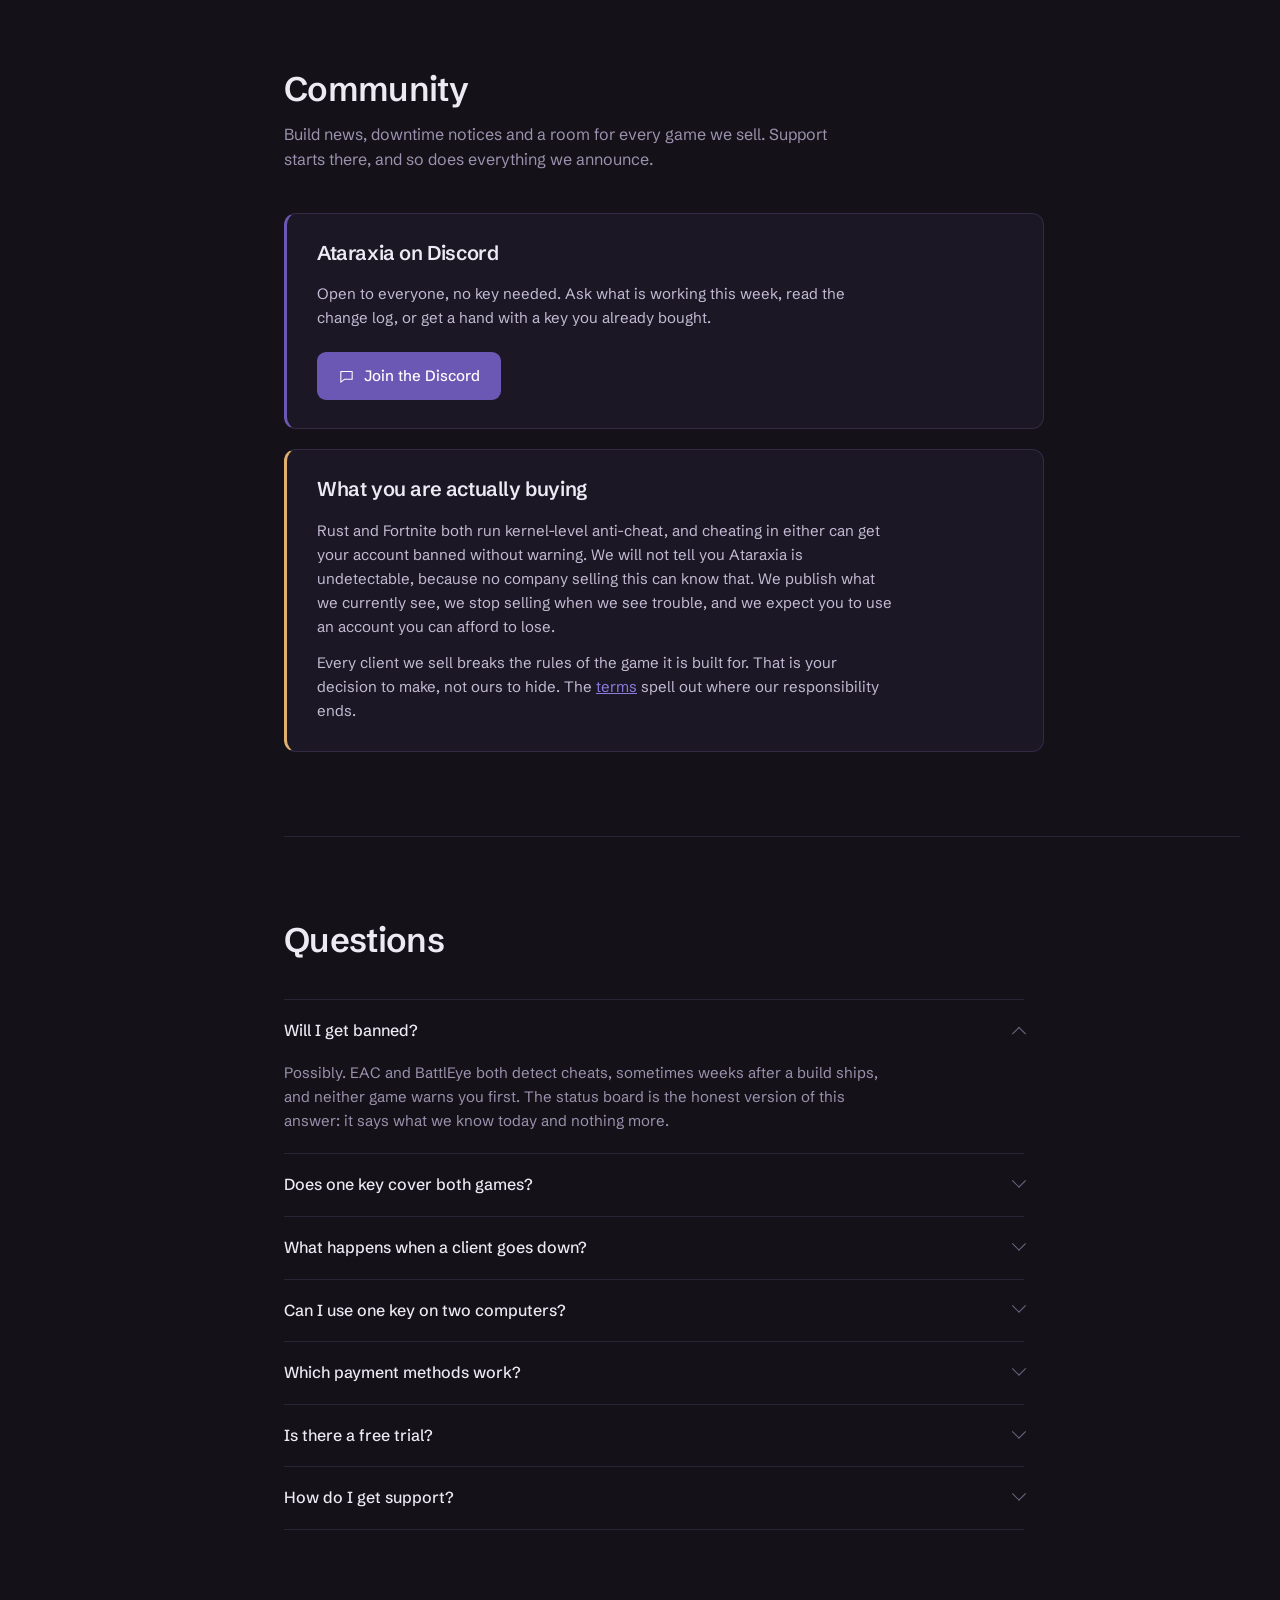
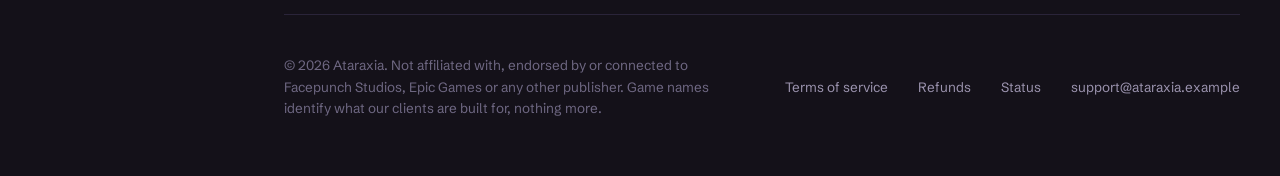
==== commit cec049c3: "Show prices again and split Rust into Lite and Pro" ====
--- a/index.html
+++ b/index.html
@@ -8,6 +8,9 @@
 <link rel="preconnect" href="https://fonts.googleapis.com">
 <link rel="preconnect" href="https://fonts.gstatic.com" crossorigin>
 <link href="https://fonts.googleapis.com/css2?family=Schibsted+Grotesk:wght@400;500;600;700&display=swap" rel="stylesheet">
+<link rel="icon" href="favicon.ico" sizes="32x32">
+<link rel="icon" href="favicon.svg" type="image/svg+xml">
+<link rel="apple-touch-icon" href="apple-touch-icon.png">
 <link rel="canonical" href="https://lifeteen01.github.io/Ataraxia/">
 <link rel="stylesheet" href="assets/styles.css">
 </head>
@@ -201,7 +204,7 @@
       <section class="section" id="store">
         <div class="section-head">
           <h2>The store</h2>
-          <p>Every game gets its own client and its own key. Rust and Fortnite are on sale now. The rest of the grid is what we are building, listed here before it ships so you can see the order.</p>
+          <p>Every game gets its own client and its own key. Rust comes in two builds: Lite for the information, Pro for the information and the aim. The rest of the grid is what we are building next.</p>
         </div>
 
         <div class="store-grid">
@@ -209,8 +212,8 @@
           <article class="card">
             <div class="card-art" style="--tint:#c9884b">
               <svg viewBox="0 0 400 200" aria-hidden="true" preserveAspectRatio="xMidYMid slice">
-                <defs><radialGradient id="glow-rust" cx="18%" cy="100%" r="90%"><stop offset="0%" stop-color="currentColor" stop-opacity="0.34"/><stop offset="100%" stop-color="currentColor" stop-opacity="0"/></radialGradient></defs>
-                <rect width="400" height="200" fill="url(#glow-rust)"/>
+                <defs><radialGradient id="glow-rustlite" cx="18%" cy="100%" r="90%"><stop offset="0%" stop-color="currentColor" stop-opacity="0.34"/><stop offset="100%" stop-color="currentColor" stop-opacity="0"/></radialGradient></defs>
+                <rect width="400" height="200" fill="url(#glow-rustlite)"/>
                 <g fill="none" stroke="currentColor" stroke-opacity="0.45">
                   <circle cx="60" cy="215" r="95"/><circle cx="60" cy="215" r="150"/><circle cx="60" cy="215" r="205"/><circle cx="60" cy="215" r="260"/>
                 </g>
@@ -222,35 +225,68 @@
             </div>
 
             <div class="card-body">
-              <h3>Rust</h3>
-              <p class="card-line">Recoil control you can tune, and world markers that save you walking the map twice.</p>
-              <ul class="tags"><li>Recoil</li><li>Players</li><li>World</li><li>Events</li><li>Radar</li><li>Profiles</li></ul>
-
-              <button class="card-toggle" type="button" aria-expanded="false" aria-controls="buy-rust">
-                <span>From <b class="tnum">$2.00</b> a day</span>
-                <span class="chev"></span>
-              </button>
-
-              <div class="card-drawer" id="buy-rust" hidden>
-                <div class="variants" role="group" aria-label="Choose a licence length for Rust">
-                  <button class="variant" data-price="$9" data-label="24 hours" aria-pressed="false"><span class="v-name">24 hours</span><span class="v-price tnum">$9</span><span class="v-per tnum">$9.00 a day</span></button>
-                  <button class="variant" data-price="$25" data-label="7 days" aria-pressed="true"><span class="v-name">7 days</span><span class="v-price tnum">$25</span><span class="v-per tnum">$3.57 a day</span></button>
-                  <button class="variant" data-price="$60" data-label="30 days" aria-pressed="false"><span class="v-name">30 days</span><span class="v-price tnum">$60</span><span class="v-per tnum">$2.00 a day</span></button>
-                </div>
-
-                <a class="btn btn-primary btn-block buy" href="#community">Buy 7 days, $25</a>
-                <details class="card-more">
-                  <summary>What is in it</summary>
-                  <dl class="module-list">
-                    <div><dt>Recoil and aim</dt><dd>Per-weapon curves, compensation strength, smoothing and a field-of-view limit.</dd></div>
-                    <div><dt>Players</dt><dd>Boxes, skeletons, health, held weapon and distance, with filters for sleepers, scientists and animals.</dd></div>
-                    <div><dt>World</dt><dd>Nodes, hemp, barrels, dropped items, stashes and traps, each with its own distance cutoff.</dd></div>
-                    <div><dt>Events</dt><dd>Airdrop, patrol helicopter, Bradley and cargo, with timers.</dd></div>
-                    <div><dt>Radar</dt><dd>The overlay from the top of this page: range, heading, placement, size.</dd></div>
-                    <div><dt>Profiles</dt><dd>One set of settings for roaming, one for raids, one for farming.</dd></div>
-                  </dl>
-                </details>
+              <h3>Rust Lite</h3>
+              <p class="card-line">Everything you need to see the server, with no aim assistance at all.</p>
+              <ul class="tags"><li>Players</li><li>World</li><li>Events</li><li>Radar</li><li>Profiles</li></ul>
+
+              <div class="variants" role="group" aria-label="Choose a licence length for Rust Lite">
+                <button class="variant" data-price="$5" data-label="24 hours" aria-pressed="false"><span class="v-name">24 hours</span><span class="v-price tnum">$5</span><span class="v-per tnum">$5.00 a day</span></button>
+                <button class="variant" data-price="$14" data-label="7 days" aria-pressed="true"><span class="v-name">7 days</span><span class="v-price tnum">$14</span><span class="v-per tnum">$2.00 a day</span></button>
+                <button class="variant" data-price="$32" data-label="30 days" aria-pressed="false"><span class="v-name">30 days</span><span class="v-price tnum">$32</span><span class="v-per tnum">$1.07 a day</span></button>
               </div>
+
+              <a class="btn btn-primary btn-block buy" href="#community">Buy 7 days, $14</a>
+              <details class="card-more">
+                <summary>What is in it</summary>
+                <dl class="module-list">
+                  <div><dt>Players</dt><dd>Boxes, skeletons, health, held weapon and distance, with filters for sleepers, scientists and animals.</dd></div>
+                  <div><dt>World</dt><dd>Nodes, hemp, barrels, dropped items, stashes and traps, each with its own distance cutoff.</dd></div>
+                  <div><dt>Events</dt><dd>Airdrop, patrol helicopter, Bradley and cargo, with timers.</dd></div>
+                  <div><dt>Radar</dt><dd>The overlay from the top of this page: range, heading, placement, size.</dd></div>
+                  <div><dt>Profiles</dt><dd>One set of settings for roaming, one for raids, one for farming.</dd></div>
+                </dl>
+              </details>
+            </div>
+          </article>
+
+          <article class="card">
+            <div class="card-art" style="--tint:#c9884b">
+              <svg viewBox="0 0 400 200" aria-hidden="true" preserveAspectRatio="xMidYMid slice">
+                <defs><radialGradient id="glow-rustpro" cx="18%" cy="100%" r="90%"><stop offset="0%" stop-color="currentColor" stop-opacity="0.34"/><stop offset="100%" stop-color="currentColor" stop-opacity="0"/></radialGradient></defs>
+                <rect width="400" height="200" fill="url(#glow-rustpro)"/>
+                <g fill="none" stroke="currentColor" stroke-opacity="0.45">
+                  <circle cx="60" cy="215" r="95"/><circle cx="60" cy="215" r="150"/><circle cx="60" cy="215" r="205"/><circle cx="60" cy="215" r="260"/>
+                </g>
+                <g fill="currentColor">
+                  <circle cx="163" cy="62" r="4"/><circle cx="268" cy="132" r="4"/><circle cx="118" cy="148" r="4"/>
+                </g>
+              </svg>
+              <span class="chip ok"><i></i>Running</span>
+            </div>
+
+            <div class="card-body">
+              <h3>Rust Pro</h3>
+              <p class="card-line">Everything in Lite, plus per-weapon recoil control and the aim module.</p>
+              <ul class="tags"><li>Recoil</li><li>Aim</li><li>Players</li><li>World</li><li>Events</li><li>Radar</li></ul>
+
+              <div class="variants" role="group" aria-label="Choose a licence length for Rust Pro">
+                <button class="variant" data-price="$9" data-label="24 hours" aria-pressed="false"><span class="v-name">24 hours</span><span class="v-price tnum">$9</span><span class="v-per tnum">$9.00 a day</span></button>
+                <button class="variant" data-price="$25" data-label="7 days" aria-pressed="true"><span class="v-name">7 days</span><span class="v-price tnum">$25</span><span class="v-per tnum">$3.57 a day</span></button>
+                <button class="variant" data-price="$60" data-label="30 days" aria-pressed="false"><span class="v-name">30 days</span><span class="v-price tnum">$60</span><span class="v-per tnum">$2.00 a day</span></button>
+              </div>
+
+              <a class="btn btn-primary btn-block buy" href="#community">Buy 7 days, $25</a>
+              <details class="card-more">
+                <summary>What is in it</summary>
+                <dl class="module-list">
+                  <div><dt>Recoil and aim</dt><dd>Per-weapon curves, compensation strength, smoothing and a field-of-view limit.</dd></div>
+                  <div><dt>Players</dt><dd>Boxes, skeletons, health, held weapon and distance, with filters for sleepers, scientists and animals.</dd></div>
+                  <div><dt>World</dt><dd>Nodes, hemp, barrels, dropped items, stashes and traps, each with its own distance cutoff.</dd></div>
+                  <div><dt>Events</dt><dd>Airdrop, patrol helicopter, Bradley and cargo, with timers.</dd></div>
+                  <div><dt>Radar</dt><dd>The overlay from the top of this page: range, heading, placement, size.</dd></div>
+                  <div><dt>Profiles</dt><dd>One set of settings for roaming, one for raids, one for farming.</dd></div>
+                </dl>
+              </details>
             </div>
           </article>
 
@@ -274,31 +310,24 @@
               <p class="card-line">Projectile prediction on every weapon, and a bot filter so what is drawn is worth reading.</p>
               <ul class="tags"><li>Aim</li><li>Players</li><li>Loot</li><li>World</li><li>Radar</li><li>Profiles</li></ul>
 
-              <button class="card-toggle" type="button" aria-expanded="false" aria-controls="buy-fortnite">
-                <span>From <b class="tnum">$1.67</b> a day</span>
-                <span class="chev"></span>
-              </button>
-
-              <div class="card-drawer" id="buy-fortnite" hidden>
-                <div class="variants" role="group" aria-label="Choose a licence length for Fortnite">
-                  <button class="variant" data-price="$8" data-label="24 hours" aria-pressed="false"><span class="v-name">24 hours</span><span class="v-price tnum">$8</span><span class="v-per tnum">$8.00 a day</span></button>
-                  <button class="variant" data-price="$22" data-label="7 days" aria-pressed="true"><span class="v-name">7 days</span><span class="v-price tnum">$22</span><span class="v-per tnum">$3.14 a day</span></button>
-                  <button class="variant" data-price="$50" data-label="30 days" aria-pressed="false"><span class="v-name">30 days</span><span class="v-price tnum">$50</span><span class="v-per tnum">$1.67 a day</span></button>
-                </div>
-
-                <a class="btn btn-primary btn-block buy" href="#community">Buy 7 days, $22</a>
-                <details class="card-more">
-                  <summary>What is in it</summary>
-                  <dl class="module-list">
-                    <div><dt>Aim assistance</dt><dd>Bone priority, smoothing, a field-of-view limit and prediction for drop and travel time.</dd></div>
-                    <div><dt>Players</dt><dd>Boxes, skeletons, health and shield, held item and distance. Bots hidden or coloured separately.</dd></div>
-                    <div><dt>Loot</dt><dd>Chests, ammo boxes, supply drops, llamas and floor loot, filtered by rarity.</dd></div>
-                    <div><dt>World</dt><dd>Vehicles, rifts, zone timers and the next circle centre.</dd></div>
-                    <div><dt>Radar</dt><dd>The same overlay as the Rust client.</dd></div>
-                    <div><dt>Profiles</dt><dd>Separate settings for solos, squads and ranked.</dd></div>
-                  </dl>
-                </details>
+              <div class="variants" role="group" aria-label="Choose a licence length for Fortnite">
+                <button class="variant" data-price="$8" data-label="24 hours" aria-pressed="false"><span class="v-name">24 hours</span><span class="v-price tnum">$8</span><span class="v-per tnum">$8.00 a day</span></button>
+                <button class="variant" data-price="$22" data-label="7 days" aria-pressed="true"><span class="v-name">7 days</span><span class="v-price tnum">$22</span><span class="v-per tnum">$3.14 a day</span></button>
+                <button class="variant" data-price="$50" data-label="30 days" aria-pressed="false"><span class="v-name">30 days</span><span class="v-price tnum">$50</span><span class="v-per tnum">$1.67 a day</span></button>
               </div>
+
+              <a class="btn btn-primary btn-block buy" href="#community">Buy 7 days, $22</a>
+              <details class="card-more">
+                <summary>What is in it</summary>
+                <dl class="module-list">
+                  <div><dt>Aim assistance</dt><dd>Bone priority, smoothing, a field-of-view limit and prediction for drop and travel time.</dd></div>
+                  <div><dt>Players</dt><dd>Boxes, skeletons, health and shield, held item and distance. Bots hidden or coloured separately.</dd></div>
+                  <div><dt>Loot</dt><dd>Chests, ammo boxes, supply drops, llamas and floor loot, filtered by rarity.</dd></div>
+                  <div><dt>World</dt><dd>Vehicles, rifts, zone timers and the next circle centre.</dd></div>
+                  <div><dt>Radar</dt><dd>The same overlay as the Rust clients.</dd></div>
+                  <div><dt>Profiles</dt><dd>Separate settings for solos, squads and ranked.</dd></div>
+                </dl>
+              </details>
             </div>
           </article>
 
@@ -375,7 +404,6 @@
               <a class="card-link" href="#community">Ask us to prioritise it</a>
             </div>
           </article>
-
 
         </div>
 
--- a/assets/styles.css
+++ b/assets/styles.css
@@ -497,7 +497,6 @@
 
 .store-grid {
   display: grid;
-  align-items: start;
   grid-template-columns: repeat(auto-fill, minmax(296px, 1fr));
   gap: 18px;
 }
@@ -532,6 +531,7 @@
 .card-line { color: var(--muted); font-size: 14px; margin-top: 8px; }
 
 .tags { display: flex; flex-wrap: wrap; gap: 6px; list-style: none; margin: 14px 0 0; padding: 0; }
+.tags { min-height: 52px; align-content: start; }
 .tags li {
   padding: 3px 9px;
   border: 1px solid var(--line-soft);
@@ -540,48 +540,8 @@
   color: var(--muted);
 }
 
-.card:not(.soon) { cursor: pointer; }
-
-.card-toggle {
-  display: flex;
-  align-items: center;
-  justify-content: space-between;
-  gap: 12px;
-  width: 100%;
-  margin-top: 16px;
-  padding: 11px 13px;
-  border: 1px solid var(--line);
-  border-radius: var(--r-md);
-  background: transparent;
-  color: var(--ink-dim);
-  font: inherit;
-  font-size: 14px;
-  cursor: pointer;
-  transition: border-color 0.14s var(--ease), background 0.14s var(--ease), color 0.14s var(--ease);
-}
-.card-toggle:hover { background: rgba(255, 255, 255, 0.03); color: var(--ink); }
-.card-toggle b { font-weight: 500; color: var(--ink); }
-.card.open .card-toggle { border-color: var(--violet-bright); background: var(--violet-wash); color: #fff; }
-
-.chev {
-  flex: none;
-  width: 8px;
-  height: 8px;
-  border-right: 1.6px solid var(--faint);
-  border-bottom: 1.6px solid var(--faint);
-  transform: rotate(45deg) translate(-2px, -2px);
-  transition: transform 0.2s var(--ease);
-}
-.card.open .chev { transform: rotate(225deg) translate(-1px, -1px); }
-
-.card-drawer[hidden] { display: none; }
-.card-drawer { display: flex; flex-direction: column; flex: 1; animation: drawer-in 0.18s var(--ease); }
-.card-drawer .variants { margin-top: 14px; }
+.variants { margin-top: 14px; }
 @keyframes drawer-in { from { opacity: 0; transform: translateY(-4px); } }
-
-@media (prefers-reduced-motion: reduce) {
-  .card-drawer { animation: none; }
-}
 
 .variants { display: flex; flex-direction: column; gap: 6px; margin: 18px 0 14px; }
 .variant {
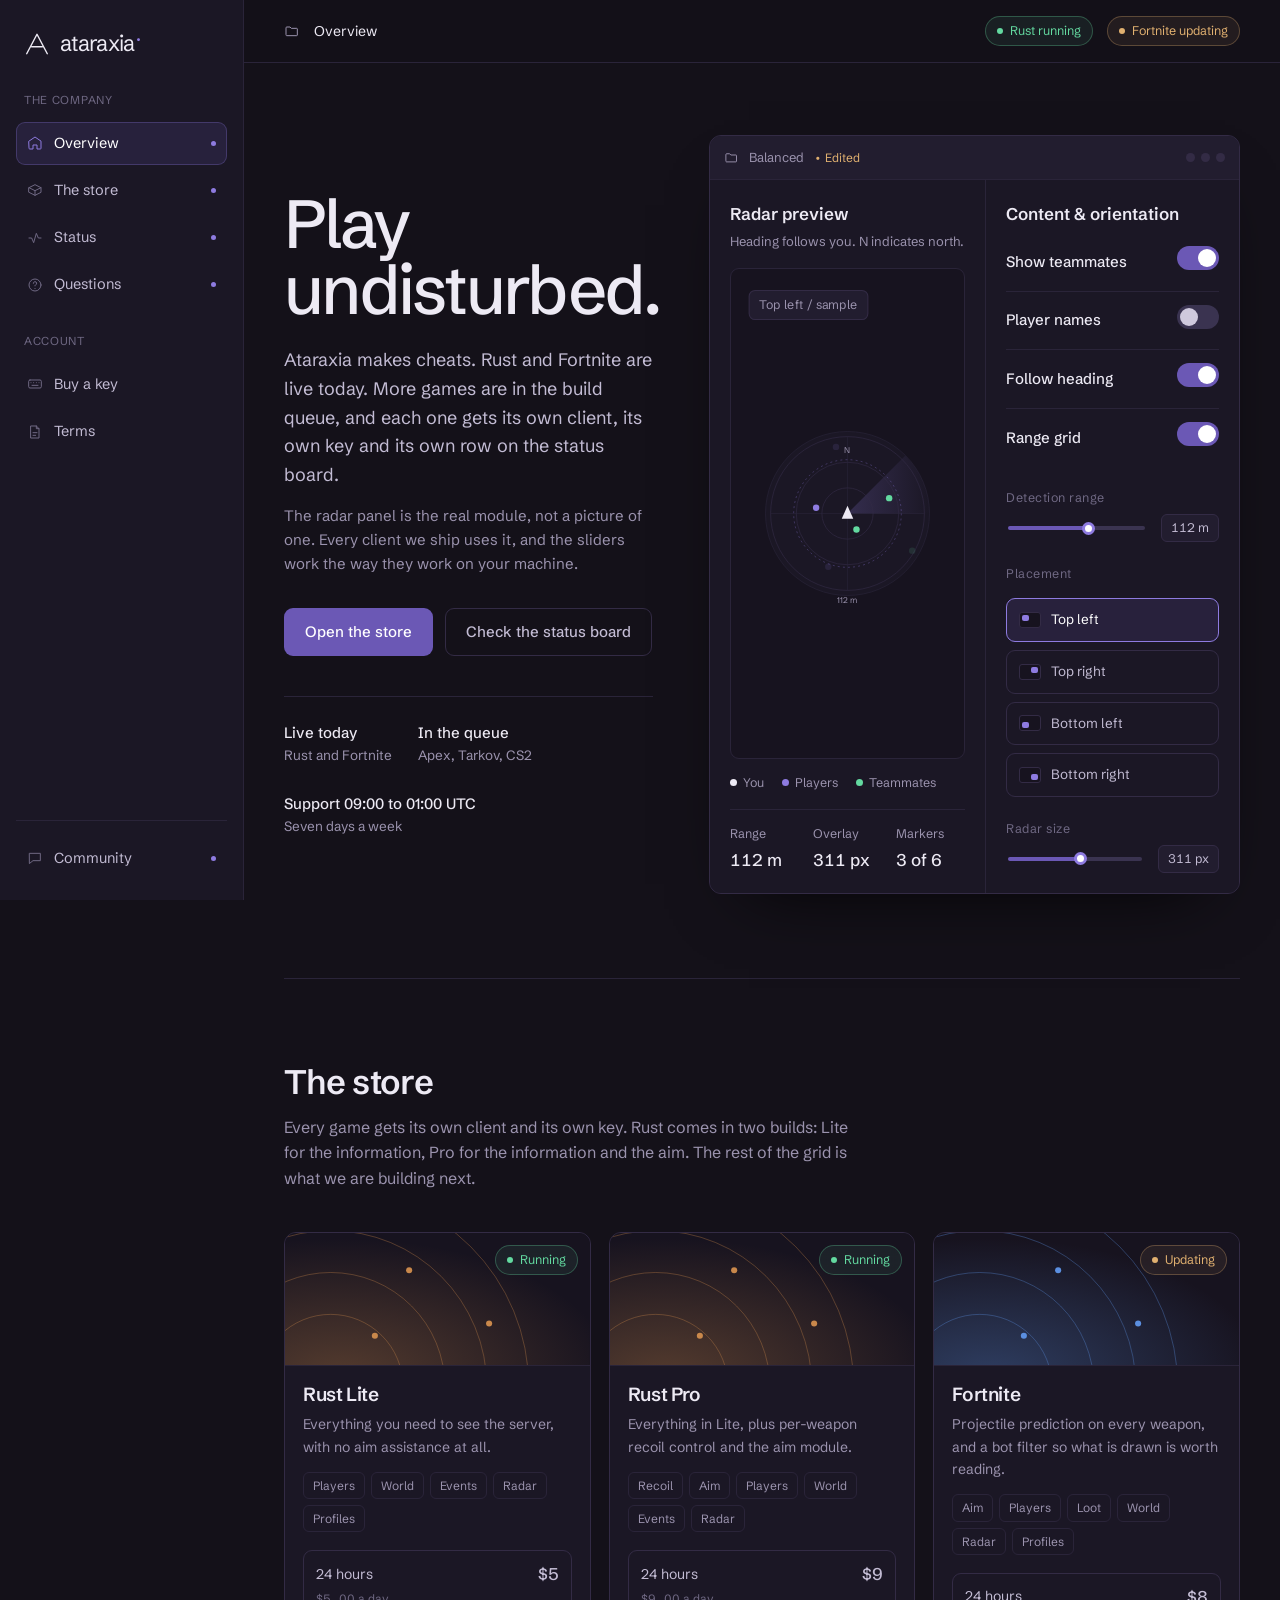
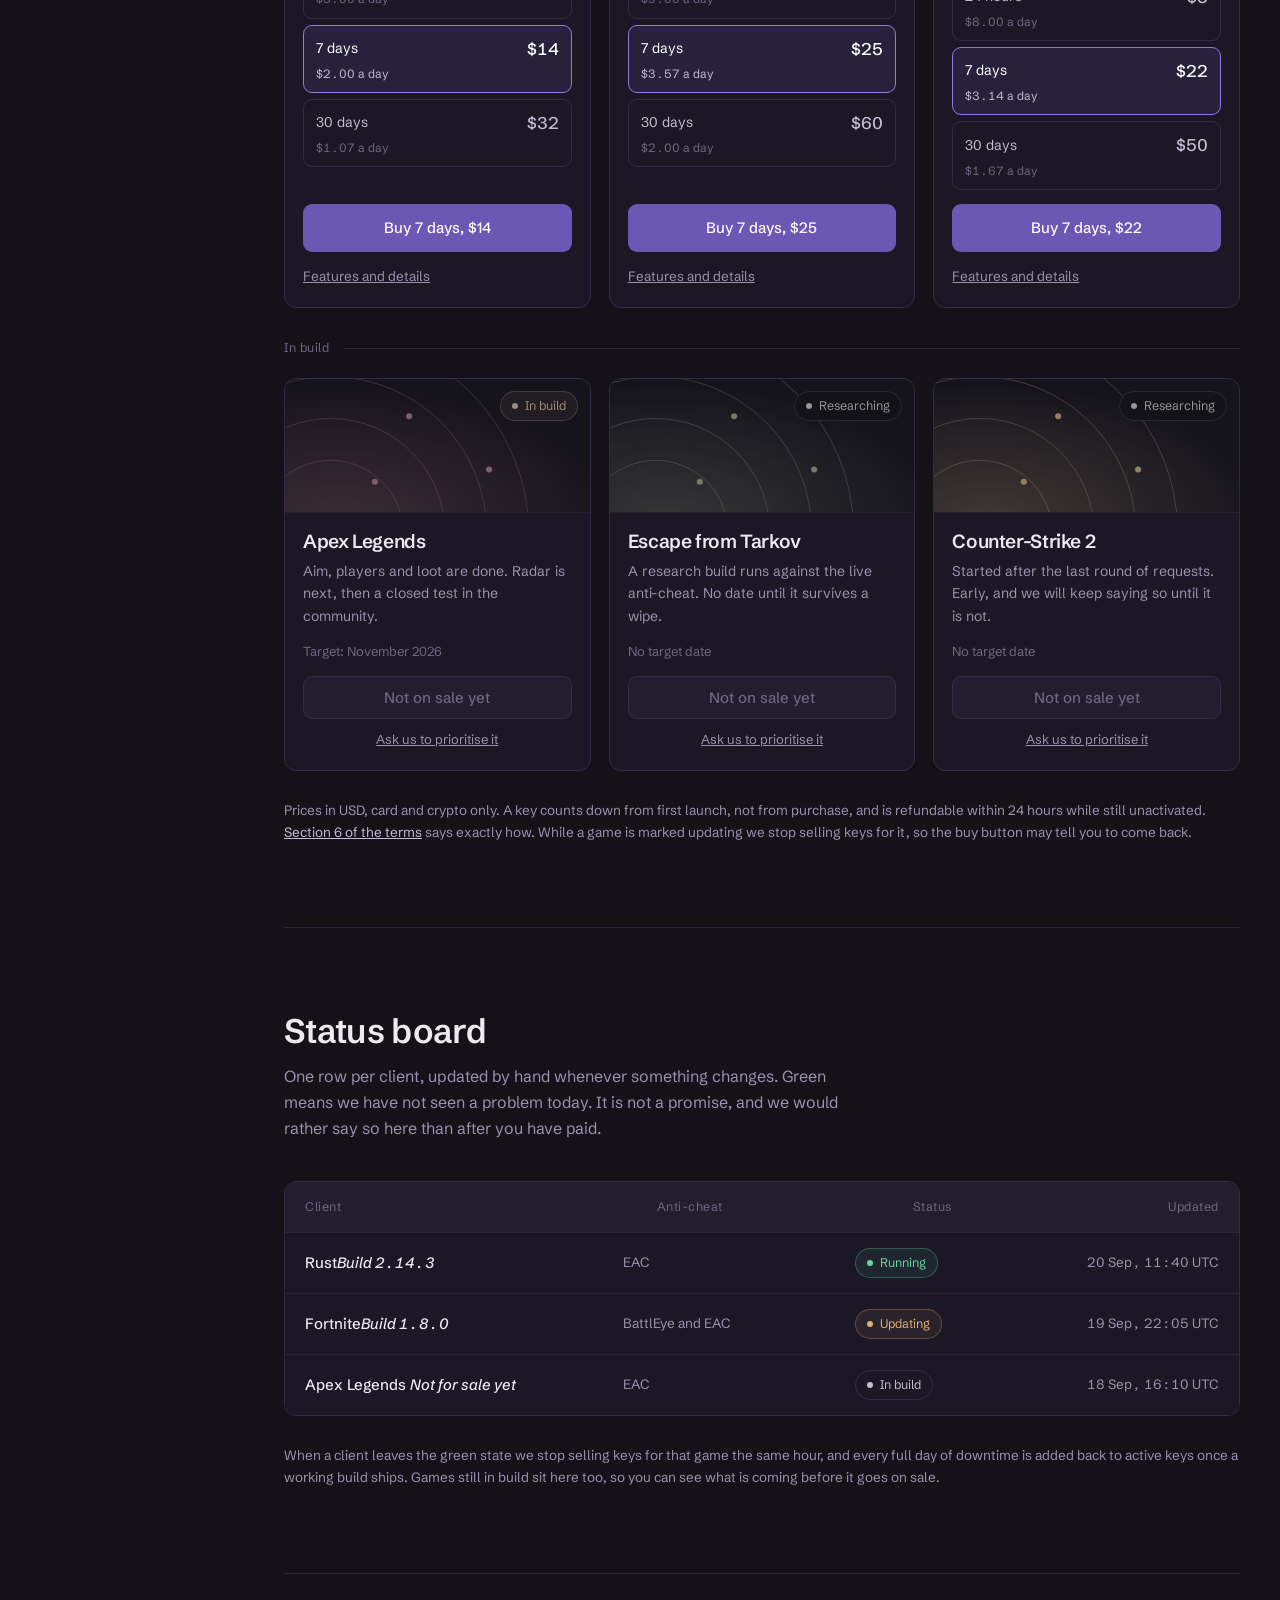
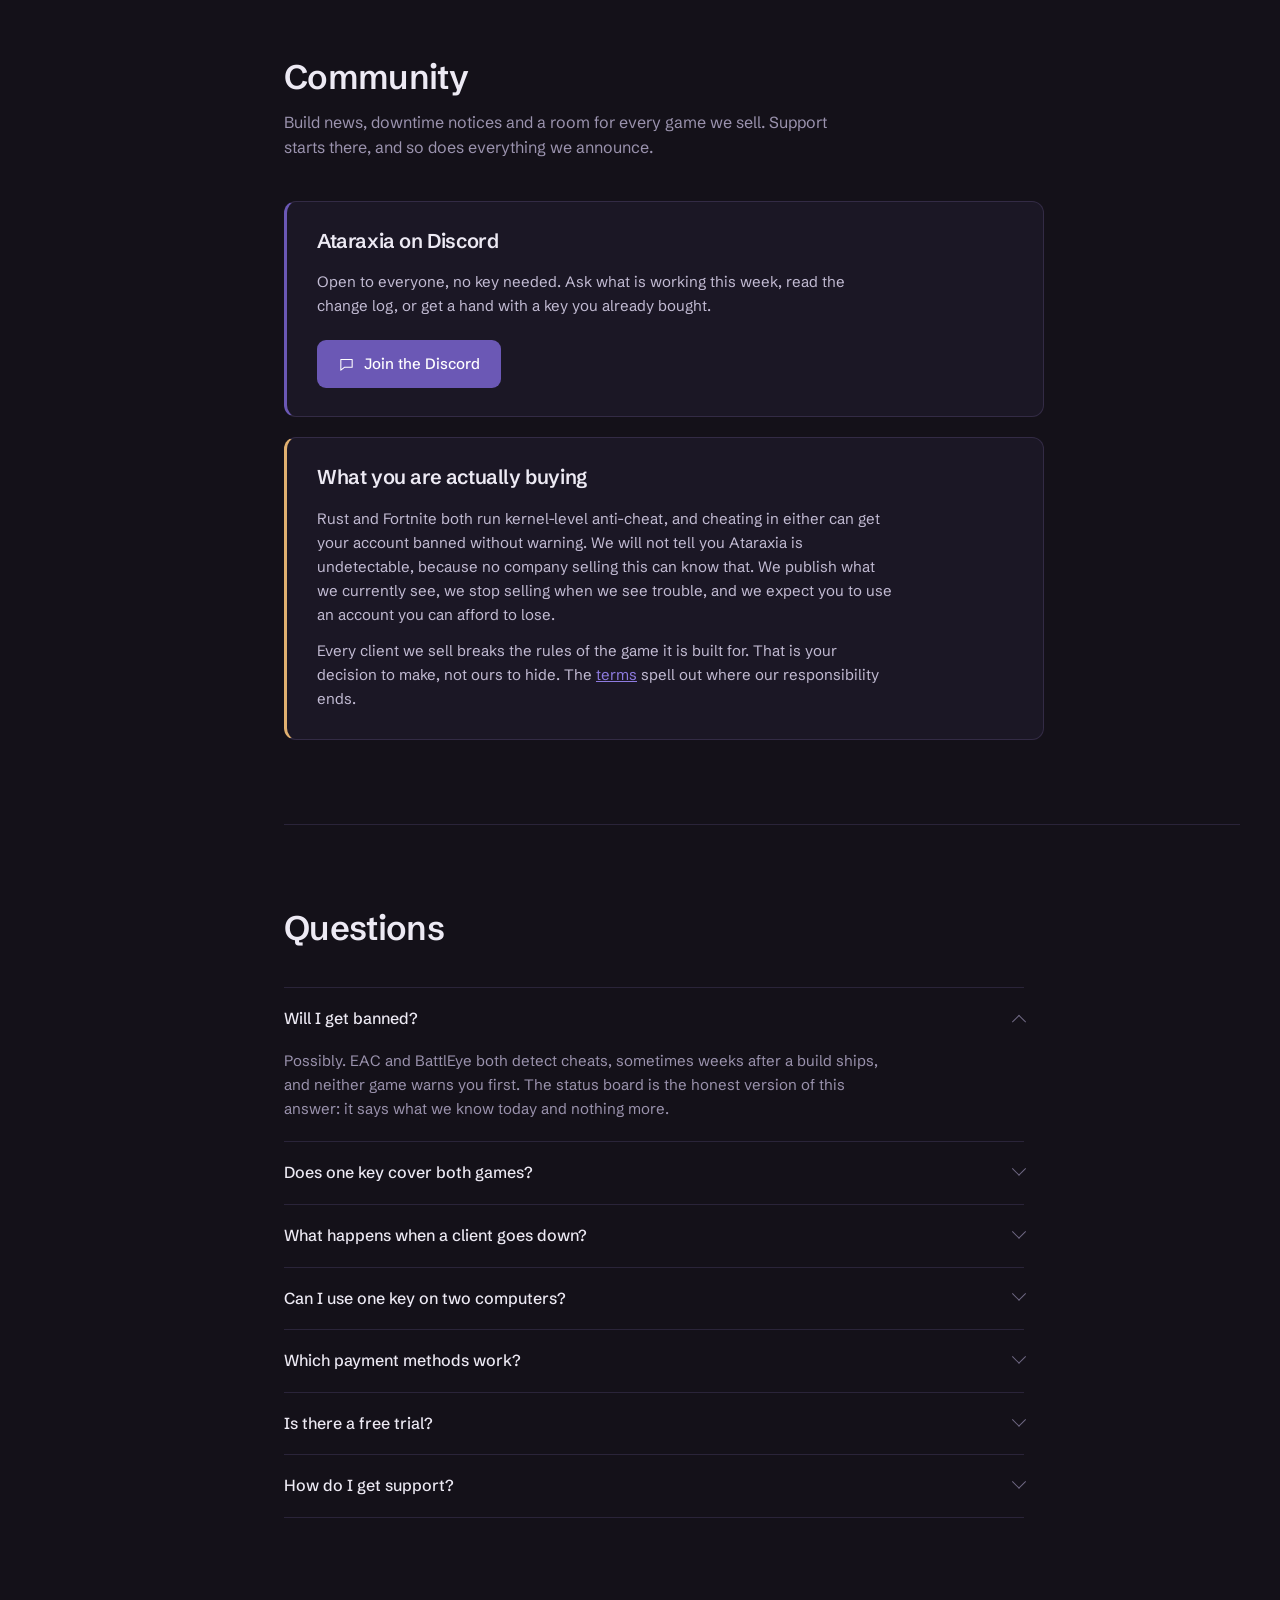
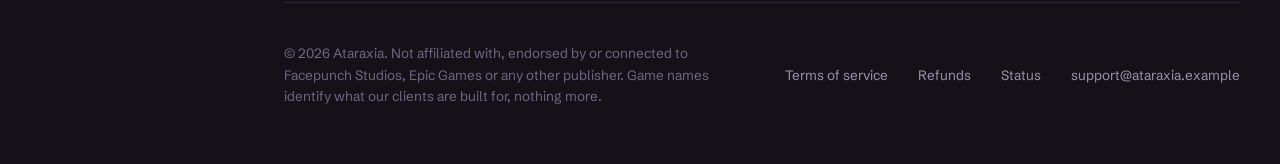
==== commit 8b3c70ed: "Add a page per product" ====
--- a/index.html
+++ b/index.html
@@ -209,7 +209,7 @@
 
         <div class="store-grid">
 
-          <article class="card">
+          <article class="card" data-game="Rust Lite" data-href="rust-lite.html">
             <div class="card-art" style="--tint:#c9884b">
               <svg viewBox="0 0 400 200" aria-hidden="true" preserveAspectRatio="xMidYMid slice">
                 <defs><radialGradient id="glow-rustlite" cx="18%" cy="100%" r="90%"><stop offset="0%" stop-color="currentColor" stop-opacity="0.34"/><stop offset="100%" stop-color="currentColor" stop-opacity="0"/></radialGradient></defs>
@@ -225,7 +225,7 @@
             </div>
 
             <div class="card-body">
-              <h3>Rust Lite</h3>
+              <h3><a href="rust-lite.html">Rust Lite</a></h3>
               <p class="card-line">Everything you need to see the server, with no aim assistance at all.</p>
               <ul class="tags"><li>Players</li><li>World</li><li>Events</li><li>Radar</li><li>Profiles</li></ul>
 
@@ -236,20 +236,11 @@
               </div>
 
               <a class="btn btn-primary btn-block buy" href="#community">Buy 7 days, $14</a>
-              <details class="card-more">
-                <summary>What is in it</summary>
-                <dl class="module-list">
-                  <div><dt>Players</dt><dd>Boxes, skeletons, health, held weapon and distance, with filters for sleepers, scientists and animals.</dd></div>
-                  <div><dt>World</dt><dd>Nodes, hemp, barrels, dropped items, stashes and traps, each with its own distance cutoff.</dd></div>
-                  <div><dt>Events</dt><dd>Airdrop, patrol helicopter, Bradley and cargo, with timers.</dd></div>
-                  <div><dt>Radar</dt><dd>The overlay from the top of this page: range, heading, placement, size.</dd></div>
-                  <div><dt>Profiles</dt><dd>One set of settings for roaming, one for raids, one for farming.</dd></div>
-                </dl>
-              </details>
+              <a class="card-more-link" href="rust-lite.html">Features and details</a>
             </div>
           </article>
 
-          <article class="card">
+          <article class="card" data-game="Rust Pro" data-href="rust-pro.html">
             <div class="card-art" style="--tint:#c9884b">
               <svg viewBox="0 0 400 200" aria-hidden="true" preserveAspectRatio="xMidYMid slice">
                 <defs><radialGradient id="glow-rustpro" cx="18%" cy="100%" r="90%"><stop offset="0%" stop-color="currentColor" stop-opacity="0.34"/><stop offset="100%" stop-color="currentColor" stop-opacity="0"/></radialGradient></defs>
@@ -265,7 +256,7 @@
             </div>
 
             <div class="card-body">
-              <h3>Rust Pro</h3>
+              <h3><a href="rust-pro.html">Rust Pro</a></h3>
               <p class="card-line">Everything in Lite, plus per-weapon recoil control and the aim module.</p>
               <ul class="tags"><li>Recoil</li><li>Aim</li><li>Players</li><li>World</li><li>Events</li><li>Radar</li></ul>
 
@@ -276,21 +267,11 @@
               </div>
 
               <a class="btn btn-primary btn-block buy" href="#community">Buy 7 days, $25</a>
-              <details class="card-more">
-                <summary>What is in it</summary>
-                <dl class="module-list">
-                  <div><dt>Recoil and aim</dt><dd>Per-weapon curves, compensation strength, smoothing and a field-of-view limit.</dd></div>
-                  <div><dt>Players</dt><dd>Boxes, skeletons, health, held weapon and distance, with filters for sleepers, scientists and animals.</dd></div>
-                  <div><dt>World</dt><dd>Nodes, hemp, barrels, dropped items, stashes and traps, each with its own distance cutoff.</dd></div>
-                  <div><dt>Events</dt><dd>Airdrop, patrol helicopter, Bradley and cargo, with timers.</dd></div>
-                  <div><dt>Radar</dt><dd>The overlay from the top of this page: range, heading, placement, size.</dd></div>
-                  <div><dt>Profiles</dt><dd>One set of settings for roaming, one for raids, one for farming.</dd></div>
-                </dl>
-              </details>
+              <a class="card-more-link" href="rust-pro.html">Features and details</a>
             </div>
           </article>
 
-          <article class="card">
+          <article class="card" data-game="Fortnite" data-href="fortnite.html">
             <div class="card-art" style="--tint:#5b8fe0">
               <svg viewBox="0 0 400 200" aria-hidden="true" preserveAspectRatio="xMidYMid slice">
                 <defs><radialGradient id="glow-fortnite" cx="18%" cy="100%" r="90%"><stop offset="0%" stop-color="currentColor" stop-opacity="0.34"/><stop offset="100%" stop-color="currentColor" stop-opacity="0"/></radialGradient></defs>
@@ -306,7 +287,7 @@
             </div>
 
             <div class="card-body">
-              <h3>Fortnite</h3>
+              <h3><a href="fortnite.html">Fortnite</a></h3>
               <p class="card-line">Projectile prediction on every weapon, and a bot filter so what is drawn is worth reading.</p>
               <ul class="tags"><li>Aim</li><li>Players</li><li>Loot</li><li>World</li><li>Radar</li><li>Profiles</li></ul>
 
@@ -317,17 +298,7 @@
               </div>
 
               <a class="btn btn-primary btn-block buy" href="#community">Buy 7 days, $22</a>
-              <details class="card-more">
-                <summary>What is in it</summary>
-                <dl class="module-list">
-                  <div><dt>Aim assistance</dt><dd>Bone priority, smoothing, a field-of-view limit and prediction for drop and travel time.</dd></div>
-                  <div><dt>Players</dt><dd>Boxes, skeletons, health and shield, held item and distance. Bots hidden or coloured separately.</dd></div>
-                  <div><dt>Loot</dt><dd>Chests, ammo boxes, supply drops, llamas and floor loot, filtered by rarity.</dd></div>
-                  <div><dt>World</dt><dd>Vehicles, rifts, zone timers and the next circle centre.</dd></div>
-                  <div><dt>Radar</dt><dd>The same overlay as the Rust clients.</dd></div>
-                  <div><dt>Profiles</dt><dd>Separate settings for solos, squads and ranked.</dd></div>
-                </dl>
-              </details>
+              <a class="card-more-link" href="fortnite.html">Features and details</a>
             </div>
           </article>
 
--- a/assets/styles.css
+++ b/assets/styles.css
@@ -596,6 +596,18 @@
 }
 .card-more[open] summary::after { transform: rotate(225deg) translate(-1px, -1px); }
 .card-more summary:hover { color: var(--ink); }
+
+.spec { margin: 0; }
+.spec div {
+  display: flex;
+  align-items: center;
+  gap: 16px;
+  padding: 10px 0;
+  border-top: 1px solid var(--line-soft);
+  font-size: 13.5px;
+}
+.spec dt { color: var(--muted); }
+.spec dd { margin: 0 0 0 auto; color: var(--ink-dim); text-align: right; }
 
 .module-list { margin: 6px 0 0; }
 .module-list div { padding: 10px 0; border-top: 1px solid var(--line-soft); }
@@ -962,3 +974,83 @@
 @media (prefers-reduced-motion: reduce) {
   .modal[open] { animation: none; }
 }
+
+/* ---------- product page ---------- */
+
+.crumb-link { color: var(--muted); text-decoration: none; }
+.crumb-link:hover { color: var(--ink); }
+.crumb-sep { color: var(--faint); }
+
+.phero { padding: 30px 0 10px; }
+
+.phero-art {
+  position: relative;
+  aspect-ratio: 16 / 4;
+  min-height: 150px;
+  background: var(--well);
+  color: var(--tint, var(--violet-bright));
+  border: 1px solid var(--line);
+  border-radius: var(--r-lg);
+  overflow: hidden;
+}
+.phero-art svg { position: absolute; inset: 0; width: 100%; height: 100%; }
+.phero-art .chip {
+  position: absolute;
+  top: 14px;
+  right: 14px;
+  background: rgba(20, 17, 25, 0.72);
+  backdrop-filter: blur(6px);
+}
+
+.phero-grid {
+  display: grid;
+  grid-template-columns: minmax(0, 1fr) 340px;
+  gap: 44px;
+  margin-top: 30px;
+  align-items: start;
+}
+.phero-main h1 { font-size: clamp(32px, 4.4vw, 46px); font-weight: 500; letter-spacing: -0.035em; }
+.phero-main .lede { margin-top: 18px; color: var(--ink-dim); font-size: 17px; max-width: 54ch; }
+.phero-main .tags { margin-top: 22px; min-height: 0; }
+
+.phero-modules { margin-top: 40px; padding-top: 30px; border-top: 1px solid var(--line-soft); }
+.phero-modules h2 { font-size: 22px; }
+.phero-note { color: var(--muted); font-size: 14.5px; margin-top: 10px; max-width: 58ch; }
+.phero-modules .feature-grid { grid-template-columns: 1fr; margin-top: 12px; }
+
+.buybox {
+  position: sticky;
+  top: 92px;
+  background: var(--chrome);
+  border: 1px solid var(--line);
+  border-radius: var(--r-lg);
+  padding: 20px;
+}
+.buybox-head { font-size: 13px; color: var(--faint); letter-spacing: 0.04em; }
+.buybox .variants { margin: 12px 0 14px; }
+.buybox .spec { margin-top: 18px; }
+.buybox-note { margin-top: 14px; color: var(--faint); font-size: 12.5px; line-height: 1.5; }
+
+.card-more-link {
+  display: inline-block;
+  margin-top: 14px;
+  color: var(--muted);
+  font-size: 13.5px;
+}
+.card-more-link:hover { color: var(--ink); }
+
+.card h3 a { text-decoration: none; }
+.card h3 a:hover { color: var(--violet-bright); }
+.card[data-href] { cursor: pointer; }
+.card[data-href]:hover { border-color: rgba(142, 123, 224, 0.4); }
+
+@media (max-width: 1240px) {
+  .phero-grid { grid-template-columns: 1fr; gap: 28px; }
+  .phero-modules { margin-top: 40px; padding-top: 30px; border-top: 1px solid var(--line-soft); }
+.phero-modules h2 { font-size: 22px; }
+.phero-note { color: var(--muted); font-size: 14.5px; margin-top: 10px; max-width: 58ch; }
+.phero-modules .feature-grid { grid-template-columns: 1fr; margin-top: 12px; }
+
+.buybox { position: static; max-width: 460px; }
+}
+
